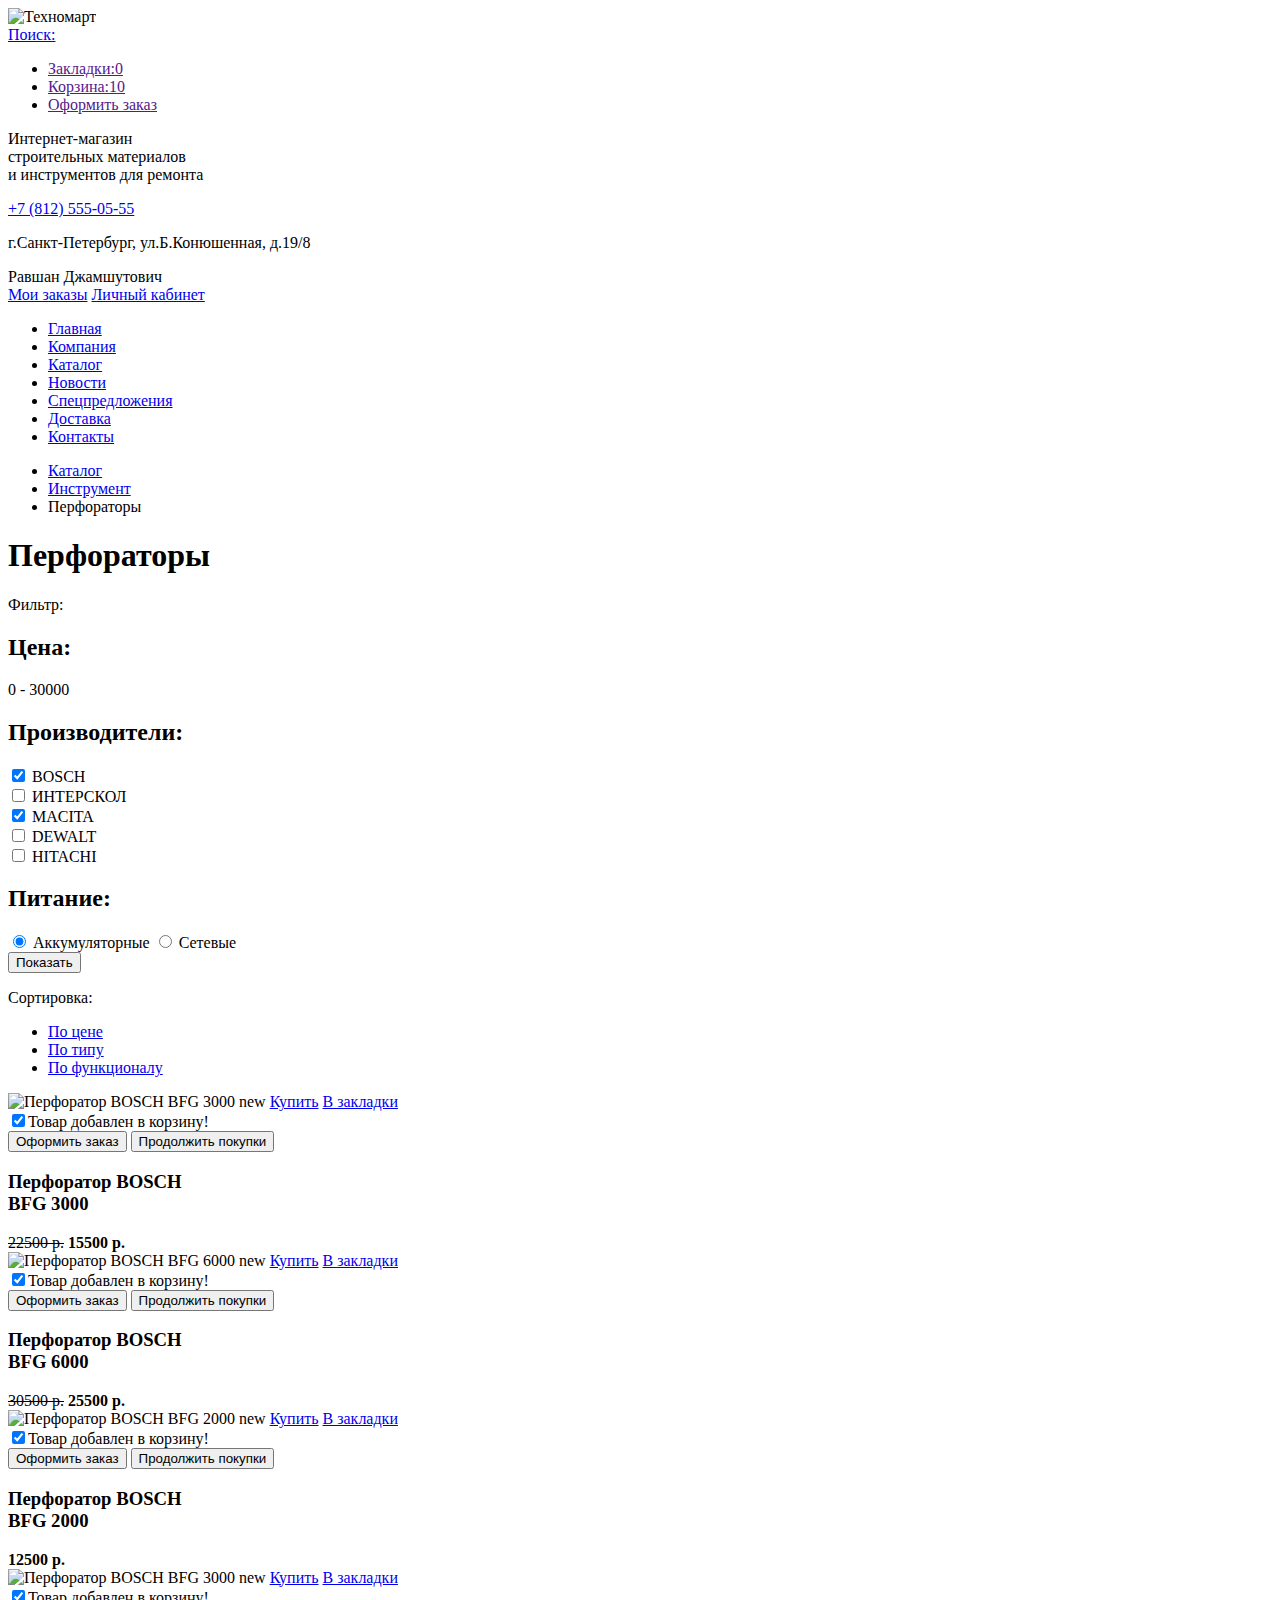
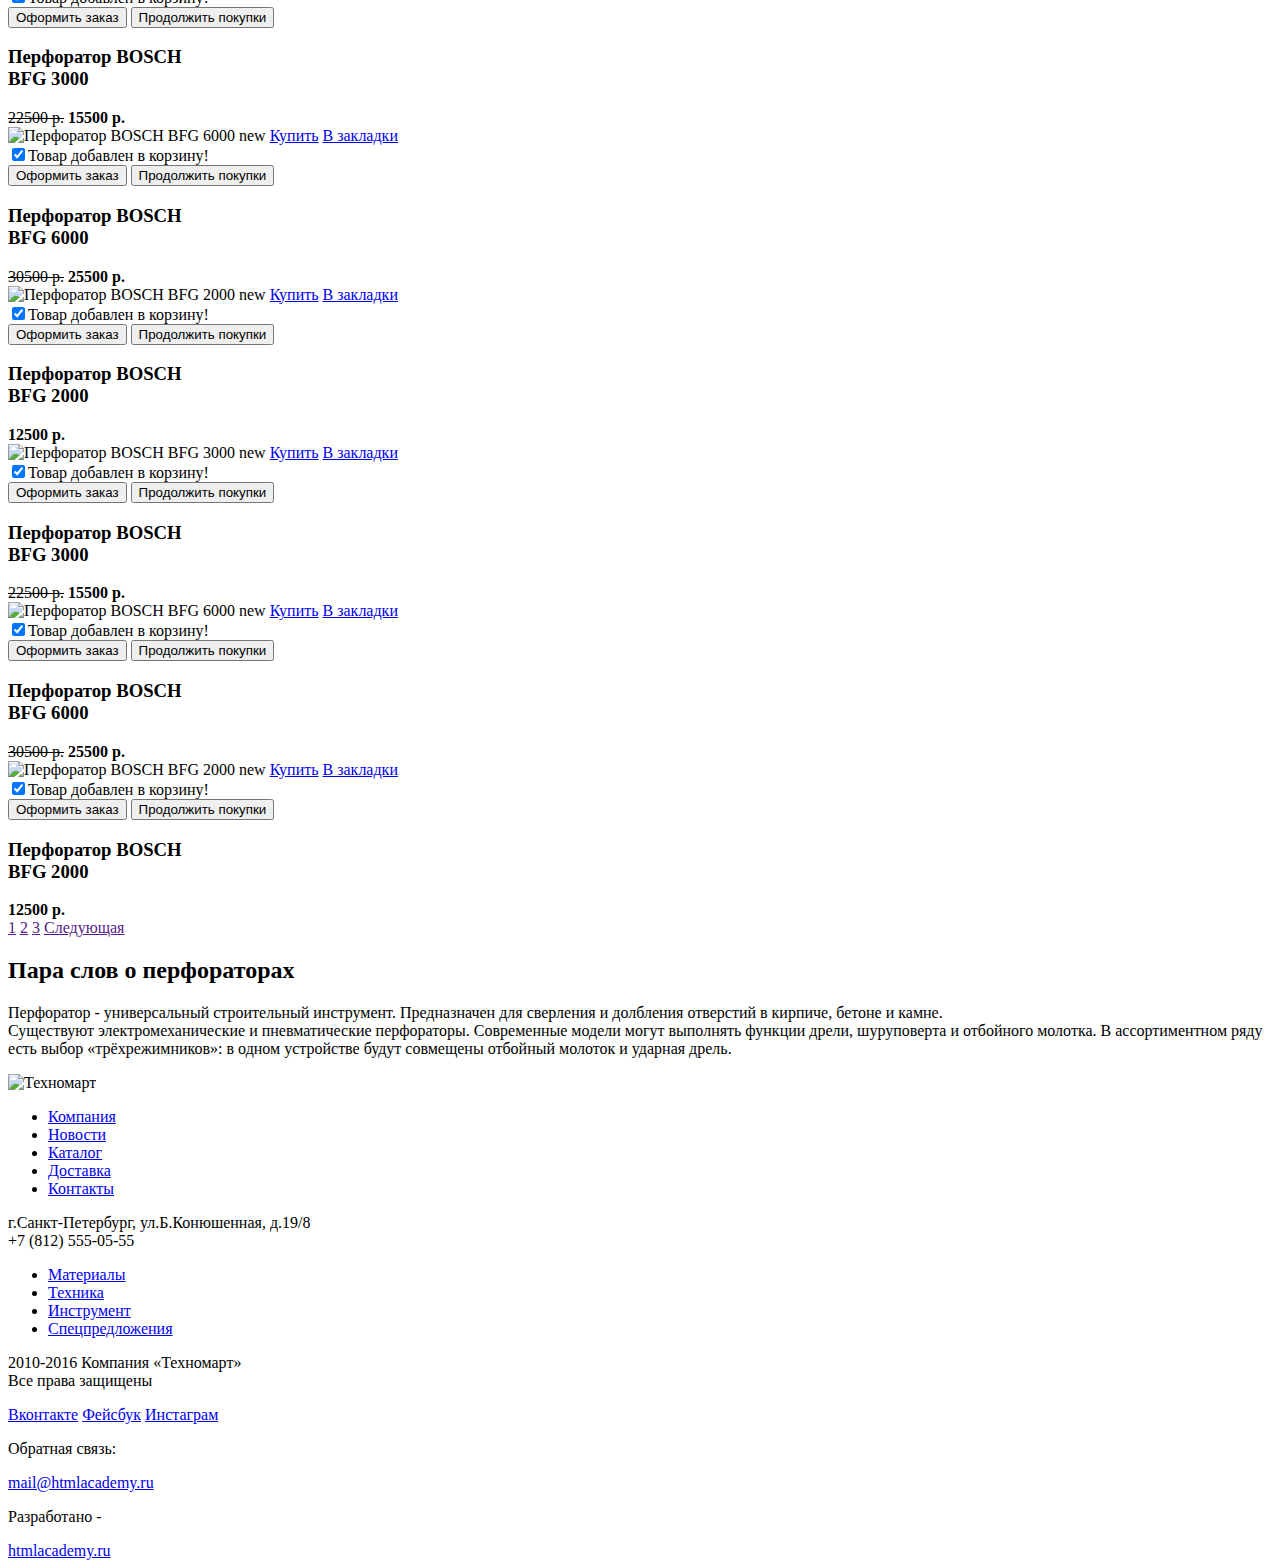
==== catalog.html @ a99c4080 "Merge remote-tracking branch 'origin/master'" ====
<!DOCTYPE html>
<html lang="ru">
  <head>
    <meta charset="utf-8">
    <title>HTML Academy: Техномарт</title>
  </head>
  <body>
    <header class="main-header">
      <div class="container">
        <div class="header-top">
          <div class="logo">
            <img src="img/logo.png" width="" height="" alt="Техномарт">
          </div>
          <div class="search-form">
          <a href="#">Поиск:</a>
          </div>
          <div class="ordering-goods">
            <ul>
              <li>
                <a href="">Закладки:0</a>
              </li>
              <li>
                <a href="">Корзина:10</a>
              </li>
              <li>
                <a href="">Оформить заказ</a>
              </li>
            </ul>
          </div>
        </div>
        <div class="header-middle">
          <div class="header-description">
            <p>Интернет-магазин<br> строительных материалов<br> и инструментов для ремонта</p>
          </div>
          <div class="header-contacts">
            <a class="phone-btn" href="#">+7 (812) 555-05-55</a>
            <p>г.Санкт-Петербург, ул.Б.Конюшенная, д.19/8</p>
          </div>
          <div class="header-user-block">
            <span class="user-name">Равшан Джамшутович</span><br>
            <a href="#">Мои заказы</a>
            <a href="#">Личный кабинет</a>
          </div>
        </div>
        <nav class="main-nav">
          <ul>
            <li>
              <a href="#">Главная</a>
            </li>
            <li>
              <a href="#">Компания</a>
            </li>
            <li>
              <a href="#">Каталог</a>
            </li>
            <li>
              <a href="#">Новости</a>
            </li>
            <li>
              <a href="#">Спецпредложения</a>
            </li>
            <li>
              <a href="#">Доставка</a>
            </li>
            <li>
              <a href="#">Контакты</a>
            </li>
          </ul>
        </nav>
      </div>
    </header>
    <main class="container">
      <nav class="breadcrumbs">
        <ul>
          <li>
            <a href="#">Каталог</a>
          </li>
          <li>
            <a href="#">Инструмент</a>
          </li>
          <li>
            <a>Перфораторы</a>
          </li>
        </ul>
      </nav>
      <h1>Перфораторы</h1>
      <div class="filters">
        <div class="filter-price">
          <span>Фильтр:</span>
          <h2>Цена:</h2>
          <p>0 - 30000</p>
        </div>
        <div class="filter-brand">
          <h2 class="filter-brand-title">Производители:</h2>
          <form class="filter-brand-form" action="#" method="post">
            <input type="checkbox" name="brand-1" id="brand-1" checked>
            <label for="brand-1">BOSCH</label>
            <br>
            <input type="checkbox" name="brand-2" id="brand-2">
            <label for="brand-2">ИНТЕРСКОЛ</label>
            <br>
            <input type="checkbox" name="brand-3" id="brand-3" checked>
            <label for="brand-3">МACITA</label>
            <br>
            <input type="checkbox" name="brand-4" id="brand-4">
            <label for="brand-4">DEWALT</label>
            <br>
            <input type="checkbox" name="brand-5" id="brand-5">
            <label for="brand-5">HITACHI</label>
          </form>
        </div>
        <div class="filter-property">
          <h2 class="filter-property-title">Питание:</h2>
            <form class="filter-property-form" action="#" method="post">
              <input type="radio" name="property-1" id="property-1" value="Аккумуляторные" checked>
              <label for="property-1">Аккумуляторные</label>
              <input type="radio" name="property-2" id="property-2" value="Сетевые">
              <label for="property-2">Сетевые</label>
            </form>
        </div>
          <button class="btn" type="button">Показать</button>
      </div>
      <div class="catalog">
        <div class="sorting-goods">
          <p>Сортировка:</p>
            <ul>
              <li>
                <a href="#">По цене</a>
              </li>
              <li>
                <a href="#">По типу</a>
              </li>
              <li>
                <a href="#">По функционалу</a>
              </li>
            </ul>
        </div>
          <article class="catalog-item">
            <img src="img/catalog-item-2.png" width="" height="" alt="Перфоратор BOSCH BFG 3000">
            <span>new</span>
            <a class="btn" href="#">Купить</a>
            <a class="btn" href="#">В закладки</a>
              <form class="order">
                <label><input type="checkbox" name="basket" checked>Товар добавлен в корзину!</label>
                <br>
                <input type="submit" value="Оформить заказ">
                <input type="submit" value="Продолжить покупки">
              </form>
            <h3>Перфоратор BOSCH<br> BFG 3000</h3>
            <span><del datetime="2016-10-25">22500 p.</del></span>
            <b class="prise">15500 p.</b>
          </article>
          <article class="catalog-item">
            <img src="img/catalog-item-3.png" width="" height="" alt="Перфоратор  BOSCH BFG 6000">
            <span>new</span>
            <a class="btn" href="#">Купить</a>
            <a class="btn" href="#">В закладки</a>
              <form class="order">
                <label><input type="checkbox" name="basket" checked>Товар добавлен в корзину!</label>
                <br>
                <input type="submit" value="Оформить заказ">
                <input type="submit" value="Продолжить покупки">
              </form>
            <h3>Перфоратор BOSCH<br> BFG 6000</h3>
            <span><del datetime="2016-10-25">30500 p.</del></span>
            <b class="prise">25500 p.</b>
          </article>
          <article class="catalog-item">
            <img src="img/catalog-item-4.png" width="" height="" alt="Перфоратор BOSCH BFG 2000">
            <span>new</span>
            <a class="btn" href="#">Купить</a>
            <a class="btn" href="#">В закладки</a>
              <form class="order">
                <label><input type="checkbox" name="basket" checked>Товар добавлен в корзину!</label>
                <br>
                <input type="submit" value="Оформить заказ">
                <input type="submit" value="Продолжить покупки">
              </form>
            <h3>Перфоратор BOSCH<br> BFG 2000</h3>
            <b class="prise">12500 p.</b>
          </article>
          <article class="catalog-item">
            <img src="img/catalog-item-2.png" width="" height="" alt="Перфоратор BOSCH BFG 3000">
            <span>new</span>
            <a class="btn" href="#">Купить</a>
            <a class="btn" href="#">В закладки</a>
              <form class="order">
                <label><input type="checkbox" name="basket" checked>Товар добавлен в корзину!</label>
                <br>
                <input type="submit" value="Оформить заказ">
                <input type="submit" value="Продолжить покупки">
              </form>
            <h3>Перфоратор BOSCH<br> BFG 3000</h3>
            <span><del datetime="2016-10-25">22500 p.</del></span>
            <b class="prise">15500 p.</b>
          </article>
          <article class="catalog-item">
            <img src="img/catalog-item-3.png" width="" height="" alt="Перфоратор  BOSCH BFG 6000">
            <span>new</span>
            <a class="btn" href="#">Купить</a>
            <a class="btn" href="#">В закладки</a>
              <form class="order">
                <label><input type="checkbox" name="basket" checked>Товар добавлен в корзину!</label>
                <br>
                <input type="submit" value="Оформить заказ">
                <input type="submit" value="Продолжить покупки">
              </form>
            <h3>Перфоратор BOSCH<br> BFG 6000</h3>
            <span><del datetime="2016-10-25">30500 p.</del></span>
            <b class="prise">25500 p.</b>
          </article>
          <article class="catalog-item">
            <img src="img/catalog-item-4.png" width="" height="" alt="Перфоратор BOSCH BFG 2000">
            <span>new</span>
            <a class="btn" href="#">Купить</a>
            <a class="btn" href="#">В закладки</a>
              <form class="order">
                <label><input type="checkbox" name="basket" checked>Товар добавлен в корзину!</label>
                <br>
                <input type="submit" value="Оформить заказ">
                <input type="submit" value="Продолжить покупки">
              </form>
            <h3>Перфоратор BOSCH<br> BFG 2000</h3>
            <b class="prise">12500 p.</b>
          </article>
          <article class="catalog-item">
            <img src="img/catalog-item-2.png" width="" height="" alt="Перфоратор BOSCH BFG 3000">
            <span>new</span>
            <a class="btn" href="#">Купить</a>
            <a class="btn" href="#">В закладки</a>
              <form class="order">
                <label><input type="checkbox" name="basket" checked>Товар добавлен в корзину!</label>
                <br>
                <input type="submit" value="Оформить заказ">
                <input type="submit" value="Продолжить покупки">
              </form>
            <h3>Перфоратор BOSCH<br> BFG 3000</h3>
            <span><del datetime="2016-10-25">22500 p.</del></span>
            <b class="prise">15500 p.</b>
          </article>
          <article class="catalog-item">
            <img src="img/catalog-item-3.png" width="" height="" alt="Перфоратор  BOSCH BFG 6000">
            <span>new</span>
            <a class="btn" href="#">Купить</a>
            <a class="btn" href="#">В закладки</a>
              <form class="order">
                <label><input type="checkbox" name="basket" checked>Товар добавлен в корзину!</label>
                <br>
                <input type="submit" value="Оформить заказ">
                <input type="submit" value="Продолжить покупки">
              </form>
            <h3>Перфоратор BOSCH<br> BFG 6000</h3>
            <span><del datetime="2016-10-25">30500 p.</del></span>
            <b class="prise">25500 p.</b>
          </article>
          <article class="catalog-item">
            <img src="img/catalog-item-4.png" width="" height="" alt="Перфоратор BOSCH BFG 2000">
            <span>new</span>
            <a class="btn" href="#">Купить</a>
            <a class="btn" href="#">В закладки</a>
              <form class="order">
                <label><input type="checkbox" name="basket" checked>Товар добавлен в корзину!</label>
                <br>
                <input type="submit" value="Оформить заказ">
                <input type="submit" value="Продолжить покупки">
              </form>
            <h3>Перфоратор BOSCH<br> BFG 2000</h3>
            <b class="prise">12500 p.</b>
          </article>
      </div>
      <div class="main-nav">
        <a class="btn" href="">1</a>
        <a class="btn" href="">2</a>
        <a class="btn" href="">3</a>
        <a class="btn" href="">Следующая</a>
      </div>
      <div class="directory">
        <h2>Пара слов о перфораторах</h2>
        <p>Перфоратор - универсальный строительный инструмент. Предназначен для сверления и долбления отверстий в кирпиче, бетоне и камне.<br>
        Существуют электромеханические и пневматические перфораторы. Современные модели могут выполнять функции дрели, шуруповерта и отбойного молотка. В ассортиментном ряду есть выбор «трёхрежимников»: в одном устройстве будут совмещены отбойный молоток и ударная дрель.</p>
      </div>
    </main>
    <footer class="main-footer">
      <div class="container">
        <div class="footer-top">
          <div class="logo">
            <img src="img/logo.png" width="" height="" alt="Техномарт">
          </div>
          <nav class="main-nav">
          <ul>
            <li>
              <a href="#">Компания</a>
            </li>
            <li>
              <a href="#">Новости</a>
            </li>
            <li>
              <a href="#">Каталог</a>
            </li>
            <li>
              <a href="#">Доставка</a>
            </li>
            <li>
              <a href="#">Контакты</a>
            </li>
          </ul>
        </nav>
        </div>
        <div class="footer-middle">
          <section class="footer-contacts">
            <p>г.Санкт-Петербург, ул.Б.Конюшенная, д.19/8<br>
            +7 (812) 555-05-55</p>
          </section>
          <div class="footer-features">
            <ul>
              <li>
                <a href="#">Материалы</a>
              </li>
              <li>
                <a href="#">Техника</a>
              </li>
              <li>
                <a href="#">Инструмент</a>
              </li>
              <li>
                <a href="#">Спецпредложения</a>
              </li>
            </ul>
          </div>
        </div>
        <div class="footer-bottom">
          <section class="footer-copyright">
            <p>2010-2016 Компания «Техномарт»<br>
            Все права защищены</p>
          </section>
          <section class="footer-social">
            <a class="social-btn social-btn-vk" href="#">Вконтакте</a>
            <a class="social-btn social-btn-fb" href="#">Фейсбук</a>
            <a class="social-btn social-btn-inst" href="#">Инстаграм</a>
          </section>
          <section class="footer-feedback">
            <p>Обратная связь:</p>
            <a href="#">mail@htmlacademy.ru</a>
          </section>
          <section class="footer-developer">
            <p>Разработано -</p>
            <a href="#">htmlacademy.ru</a>
          </section>
        </div>
      </div>
    </footer>
  </body>
</html>
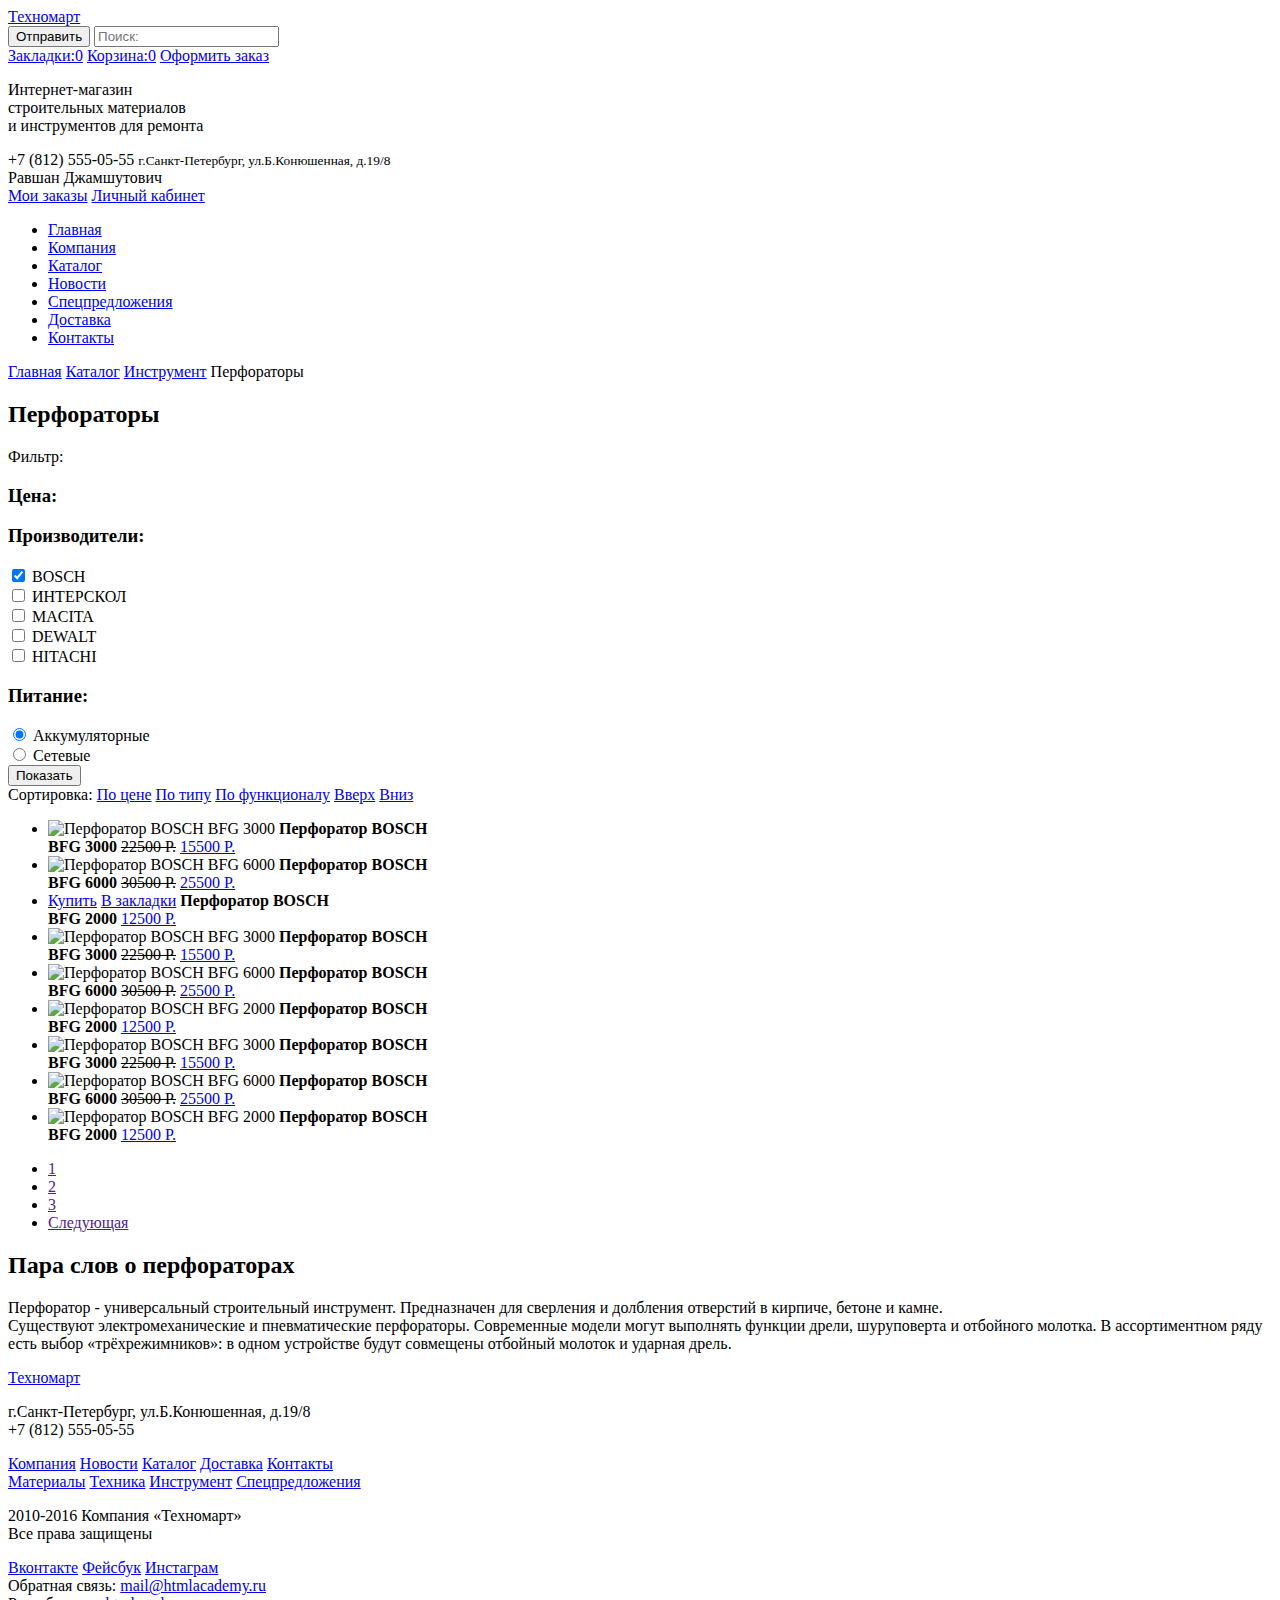
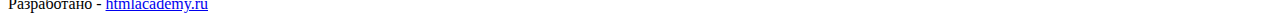
==== commit e5e19dbb: "Доработаны главная и внутренняя страницы проекта Техномарт" ====
--- a/catalog.html
+++ b/catalog.html
@@ -5,45 +5,38 @@
     <title>HTML Academy: Техномарт</title>
   </head>
   <body>
-    <header class="main-header">
-      <div class="container">
-        <div class="header-top">
-          <div class="logo">
-            <img src="img/logo.png" width="" height="" alt="Техномарт">
-          </div>
-          <div class="search-form">
-          <a href="#">Поиск:</a>
-          </div>
-          <div class="ordering-goods">
-            <ul>
-              <li>
-                <a href="">Закладки:0</a>
-              </li>
-              <li>
-                <a href="">Корзина:10</a>
-              </li>
-              <li>
-                <a href="">Оформить заказ</a>
-              </li>
-            </ul>
-          </div>
-        </div>
-        <div class="header-middle">
-          <div class="header-description">
-            <p>Интернет-магазин<br> строительных материалов<br> и инструментов для ремонта</p>
-          </div>
-          <div class="header-contacts">
-            <a class="phone-btn" href="#">+7 (812) 555-05-55</a>
-            <p>г.Санкт-Петербург, ул.Б.Конюшенная, д.19/8</p>
-          </div>
-          <div class="header-user-block">
-            <span class="user-name">Равшан Джамшутович</span><br>
-            <a href="#">Мои заказы</a>
-            <a href="#">Личный кабинет</a>
-          </div>
-        </div>
-        <nav class="main-nav">
-          <ul>
+  <header class="header-top">
+      <div class="container  clear">
+        <div class="container__left">
+          <a class="logo" href="#">Техномарт</a>
+          <form class="<header-top__search" action="#" method="post">
+            <button>Отправить</button>
+            <input type="text" name="search" placeholder="Поиск:">
+          </form>
+        </div>
+        <div class="container__right">
+          <a class="header-top__link  header-top__link--bookmarks" href="#">Закладки:0</a>
+          <a class="header-top__link  header-top__link--basket" href="#">Корзина:0</a>
+          <a class= "header-top__link  header-top__link--btn" href="#">Оформить заказ</a>
+      </div>
+    </header>
+    <header class="header">
+      <div class="container  clear">
+        <p class="container__left">
+          Интернет-магазин<br> строительных материалов<br> и инструментов для ремонта
+        </p>
+        <div class="container__left  header__contacts">
+          <span>+7 (812) 555-05-55</span>
+          <small>г.Санкт-Петербург, ул.Б.Конюшенная, д.19/8</small>
+        </div>
+        <div class="container__right">
+          <span class="user-name">Равшан Джамшутович</span><br>
+          <a href="#">Мои заказы</a>
+          <a href="#">Личный кабинет</a>
+        </div>
+      </div>
+        <nav class="container">
+           <ul>
             <li>
               <a href="#">Главная</a>
             </li>
@@ -67,285 +60,179 @@
             </li>
           </ul>
         </nav>
-      </div>
     </header>
     <main class="container">
       <nav class="breadcrumbs">
-        <ul>
-          <li>
+        <a href="#">Главная</a>
+        <a href="#">Каталог</a>
+        <a href="#">Инструмент</a>
+        <span>Перфораторы</span>
+      </nav>
+      <h2>Перфораторы</h2>
+      <form class="container__left  filter" action="#" method="post">
+        <span>Фильтр:</span>
+        <h3 class="filter__title">Цена:</h3>
+        <div class="filter__brand">
+          <h3 class="filter__title">Производители:</h3>
+          <input type="checkbox" name="brand-1" id="brand-1" checked>
+          <label for="brand-1">BOSCH</label>
+          <br>
+          <input type="checkbox" name="brand-2" id="brand-2">
+          <label for="brand-2">ИНТЕРСКОЛ</label>
+          <br>
+          <input type="checkbox" name="brand-3" id="brand-3" cheched>
+          <label for="brand-3">МACITA</label>
+          <br>
+          <input type="checkbox" name="brand-4" id="brand-4">
+          <label for="brand-4">DEWALT</label>
+          <br>
+          <input type="checkbox" name="brand-5" id="brand-5">
+          <label for="brand-5">HITACHI</label>
+        </div>
+        <h3 class="filter__title">Питание:</h3>
+        <input type="radio" name="property-1" id="property-1" value="Аккумуляторные" checked>
+        <label for="property-1">Аккумуляторные</label>
+        <br>
+        <input type="radio" name="property-2" id="property-2" value="Сетевые">
+        <label for="property-2">Сетевые</label>
+        <br>
+        <button class="btn" type="button">Показать</button>
+      </form>
+      <div class="container__right  catalog">
+        <div class="catalog__sort">
+          <span>Сортировка:</span>
+          <a class="catalog__link" href="#">По цене</a>
+          <a class="catalog__link" href="#">По типу</a>
+          <a class="catalog__link" href="#">По функционалу</a>
+          <a class="catalog__link catalog__link--top" href="#">Вверх</a>
+          <a class="catalog__link catalog__link--bottom" href="#">Вниз</a>
+        </div>
+        <ul class="product">
+          <li class="product__item">
+            <img src="img/product2.jpg" alt="Перфоратор BOSCH BFG 3000">
+            <b>Перфоратор BOSCH <br>BFG 3000</b>
+            <del>22500 P.</del>
+            <a class="btn  btn__arrow" href="#">15500 P.</a>
+          </li>
+          <li class="product__item">
+            <img src="img/product3.jpg" alt="Перфоратор BOSCH BFG 6000">
+            <b>Перфоратор BOSCH <br>BFG 6000</b>
+            <del>30500 P.</del>
+            <a class="btn  btn__arrow" href="#">25500 P.</a>
+          </li>
+          <li class="product__item  product__item--new">
+            <!--<img src="img/product.jpg" alt="Перфоратор BOSCH BFG 2000">-->
+            <a class="btn btn__basket" href="#">Купить</a>
+            <a class="btn btn__bookmarks" href="#">В закладки</a>
+            <!--<form class="order">
+              </label>
+                <input type="checkbox" name="basket" checked>Товар добавлен в корзину!
+              </label>
+               <br>
+              <input type="submit" value="Оформить заказ">
+              <input type="submit" value="Продолжить покупки">
+            </form>-->
+            <b>Перфоратор BOSCH <br>BFG 2000</b>
+            <a class="btn  btn__arrow" href="#">12500 P.</a>
+          </li>
+          <li class="product__item">
+            <img src="img/product2.jpg" alt="Перфоратор BOSCH BFG 3000">
+            <b>Перфоратор BOSCH <br>BFG 3000</b>
+            <del>22500 P.</del>
+            <a class="btn  btn__arrow" href="#">15500 P.</a>
+          </li>
+          <li class="product__item  product__item--new">
+            <img src="img/product3.jpg" alt="Перфоратор BOSCH BFG 6000">
+            <b>Перфоратор BOSCH <br>BFG 6000</b>
+            <del>30500 P.</del>
+            <a class="btn  btn__arrow" href="#">25500 P.</a>
+          </li>
+          <li class="product__item">
+            <img src="img/product4.jpg" alt="Перфоратор BOSCH BFG 2000">
+            <b>Перфоратор BOSCH <br>BFG 2000</b>
+            <a class="btn  btn__arrow" href="#">12500 P.</a>
+          </li>
+          <li class="product__item  product__item--new">
+            <img src="img/product2.jpg" alt="Перфоратор BOSCH BFG 3000">
+            <b>Перфоратор BOSCH <br>BFG 3000</b>
+            <del>22500 P.</del>
+            <a class="btn  btn__arrow" href="#">15500 P.</a>
+            </li>
+          <li class="product__item">
+            <img src="img/product3.jpg" alt="Перфоратор BOSCH BFG 6000">
+            <b>Перфоратор BOSCH <br>BFG 6000</b>
+            <del>30500 P.</del>
+            <a class="btn  btn__arrow" href="#">25500 P.</a>
+          </li>
+          <li class="product__item">
+            <img src="img/product4.jpg" alt="Перфоратор BOSCH BFG 2000">
+            <b>Перфоратор BOSCH <br>BFG 2000</b>
+            <a class="btn  btn__arrow" href="#">12500 P.</a>
+          </li>
+        </ul>
+      </div>
+      <ul class="catalog__nav">
+        <li>
+          <a class="btn" href="">1</a>
+        </li>
+        <li>
+          <a class="btn" href="">2</a>
+        </li>
+        <li>
+          <a class="btn" href="">3</a>
+        </li>
+        <li>
+          <a class="btn" href="">Следующая</a>
+        </li>
+      </ul>
+    </main>
+    <div class="directory">
+      <h2>Пара слов о перфораторах</h2>
+      <p>Перфоратор - универсальный строительный инструмент. Предназначен для сверления и долбления отверстий в кирпиче, бетоне и камне.<br>
+      Существуют электромеханические и пневматические перфораторы. Современные модели могут выполнять функции дрели, шуруповерта и отбойного молотка. В ассортиментном ряду есть выбор «трёхрежимников»: в одном устройстве будут совмещены отбойный молоток и ударная дрель.</p>
+    </div>
+    <footer class="footer-top">
+      <div class="container">
+        <div class="container__left">
+          <a class="logo" href="#">Техномарт</a>
+          <p>г.Санкт-Петербург, ул.Б.Конюшенная, д.19/8<br>
+          +7 (812) 555-05-55</p>
+        </div>
+        <div class="container__right">
+          <nav class="footer-top__nav">
+            <a href="#">Компания</a>
+            <a href="#">Новости</a>
             <a href="#">Каталог</a>
-          </li>
-          <li>
+            <a href="#">Доставка</a>
+            <a href="#">Контакты</a>
+          </nav>
+          <nav class="footer-top__categories">
+            <a href="#">Материалы</a>
+            <a href="#">Техника</a>
             <a href="#">Инструмент</a>
-          </li>
-          <li>
-            <a>Перфораторы</a>
-          </li>
-        </ul>
-      </nav>
-      <h1>Перфораторы</h1>
-      <div class="filters">
-        <div class="filter-price">
-          <span>Фильтр:</span>
-          <h2>Цена:</h2>
-          <p>0 - 30000</p>
-        </div>
-        <div class="filter-brand">
-          <h2 class="filter-brand-title">Производители:</h2>
-          <form class="filter-brand-form" action="#" method="post">
-            <input type="checkbox" name="brand-1" id="brand-1" checked>
-            <label for="brand-1">BOSCH</label>
-            <br>
-            <input type="checkbox" name="brand-2" id="brand-2">
-            <label for="brand-2">ИНТЕРСКОЛ</label>
-            <br>
-            <input type="checkbox" name="brand-3" id="brand-3" checked>
-            <label for="brand-3">МACITA</label>
-            <br>
-            <input type="checkbox" name="brand-4" id="brand-4">
-            <label for="brand-4">DEWALT</label>
-            <br>
-            <input type="checkbox" name="brand-5" id="brand-5">
-            <label for="brand-5">HITACHI</label>
-          </form>
-        </div>
-        <div class="filter-property">
-          <h2 class="filter-property-title">Питание:</h2>
-            <form class="filter-property-form" action="#" method="post">
-              <input type="radio" name="property-1" id="property-1" value="Аккумуляторные" checked>
-              <label for="property-1">Аккумуляторные</label>
-              <input type="radio" name="property-2" id="property-2" value="Сетевые">
-              <label for="property-2">Сетевые</label>
-            </form>
-        </div>
-          <button class="btn" type="button">Показать</button>
-      </div>
-      <div class="catalog">
-        <div class="sorting-goods">
-          <p>Сортировка:</p>
-            <ul>
-              <li>
-                <a href="#">По цене</a>
-              </li>
-              <li>
-                <a href="#">По типу</a>
-              </li>
-              <li>
-                <a href="#">По функционалу</a>
-              </li>
-            </ul>
-        </div>
-          <article class="catalog-item">
-            <img src="img/catalog-item-2.png" width="" height="" alt="Перфоратор BOSCH BFG 3000">
-            <span>new</span>
-            <a class="btn" href="#">Купить</a>
-            <a class="btn" href="#">В закладки</a>
-              <form class="order">
-                <label><input type="checkbox" name="basket" checked>Товар добавлен в корзину!</label>
-                <br>
-                <input type="submit" value="Оформить заказ">
-                <input type="submit" value="Продолжить покупки">
-              </form>
-            <h3>Перфоратор BOSCH<br> BFG 3000</h3>
-            <span><del datetime="2016-10-25">22500 p.</del></span>
-            <b class="prise">15500 p.</b>
-          </article>
-          <article class="catalog-item">
-            <img src="img/catalog-item-3.png" width="" height="" alt="Перфоратор  BOSCH BFG 6000">
-            <span>new</span>
-            <a class="btn" href="#">Купить</a>
-            <a class="btn" href="#">В закладки</a>
-              <form class="order">
-                <label><input type="checkbox" name="basket" checked>Товар добавлен в корзину!</label>
-                <br>
-                <input type="submit" value="Оформить заказ">
-                <input type="submit" value="Продолжить покупки">
-              </form>
-            <h3>Перфоратор BOSCH<br> BFG 6000</h3>
-            <span><del datetime="2016-10-25">30500 p.</del></span>
-            <b class="prise">25500 p.</b>
-          </article>
-          <article class="catalog-item">
-            <img src="img/catalog-item-4.png" width="" height="" alt="Перфоратор BOSCH BFG 2000">
-            <span>new</span>
-            <a class="btn" href="#">Купить</a>
-            <a class="btn" href="#">В закладки</a>
-              <form class="order">
-                <label><input type="checkbox" name="basket" checked>Товар добавлен в корзину!</label>
-                <br>
-                <input type="submit" value="Оформить заказ">
-                <input type="submit" value="Продолжить покупки">
-              </form>
-            <h3>Перфоратор BOSCH<br> BFG 2000</h3>
-            <b class="prise">12500 p.</b>
-          </article>
-          <article class="catalog-item">
-            <img src="img/catalog-item-2.png" width="" height="" alt="Перфоратор BOSCH BFG 3000">
-            <span>new</span>
-            <a class="btn" href="#">Купить</a>
-            <a class="btn" href="#">В закладки</a>
-              <form class="order">
-                <label><input type="checkbox" name="basket" checked>Товар добавлен в корзину!</label>
-                <br>
-                <input type="submit" value="Оформить заказ">
-                <input type="submit" value="Продолжить покупки">
-              </form>
-            <h3>Перфоратор BOSCH<br> BFG 3000</h3>
-            <span><del datetime="2016-10-25">22500 p.</del></span>
-            <b class="prise">15500 p.</b>
-          </article>
-          <article class="catalog-item">
-            <img src="img/catalog-item-3.png" width="" height="" alt="Перфоратор  BOSCH BFG 6000">
-            <span>new</span>
-            <a class="btn" href="#">Купить</a>
-            <a class="btn" href="#">В закладки</a>
-              <form class="order">
-                <label><input type="checkbox" name="basket" checked>Товар добавлен в корзину!</label>
-                <br>
-                <input type="submit" value="Оформить заказ">
-                <input type="submit" value="Продолжить покупки">
-              </form>
-            <h3>Перфоратор BOSCH<br> BFG 6000</h3>
-            <span><del datetime="2016-10-25">30500 p.</del></span>
-            <b class="prise">25500 p.</b>
-          </article>
-          <article class="catalog-item">
-            <img src="img/catalog-item-4.png" width="" height="" alt="Перфоратор BOSCH BFG 2000">
-            <span>new</span>
-            <a class="btn" href="#">Купить</a>
-            <a class="btn" href="#">В закладки</a>
-              <form class="order">
-                <label><input type="checkbox" name="basket" checked>Товар добавлен в корзину!</label>
-                <br>
-                <input type="submit" value="Оформить заказ">
-                <input type="submit" value="Продолжить покупки">
-              </form>
-            <h3>Перфоратор BOSCH<br> BFG 2000</h3>
-            <b class="prise">12500 p.</b>
-          </article>
-          <article class="catalog-item">
-            <img src="img/catalog-item-2.png" width="" height="" alt="Перфоратор BOSCH BFG 3000">
-            <span>new</span>
-            <a class="btn" href="#">Купить</a>
-            <a class="btn" href="#">В закладки</a>
-              <form class="order">
-                <label><input type="checkbox" name="basket" checked>Товар добавлен в корзину!</label>
-                <br>
-                <input type="submit" value="Оформить заказ">
-                <input type="submit" value="Продолжить покупки">
-              </form>
-            <h3>Перфоратор BOSCH<br> BFG 3000</h3>
-            <span><del datetime="2016-10-25">22500 p.</del></span>
-            <b class="prise">15500 p.</b>
-          </article>
-          <article class="catalog-item">
-            <img src="img/catalog-item-3.png" width="" height="" alt="Перфоратор  BOSCH BFG 6000">
-            <span>new</span>
-            <a class="btn" href="#">Купить</a>
-            <a class="btn" href="#">В закладки</a>
-              <form class="order">
-                <label><input type="checkbox" name="basket" checked>Товар добавлен в корзину!</label>
-                <br>
-                <input type="submit" value="Оформить заказ">
-                <input type="submit" value="Продолжить покупки">
-              </form>
-            <h3>Перфоратор BOSCH<br> BFG 6000</h3>
-            <span><del datetime="2016-10-25">30500 p.</del></span>
-            <b class="prise">25500 p.</b>
-          </article>
-          <article class="catalog-item">
-            <img src="img/catalog-item-4.png" width="" height="" alt="Перфоратор BOSCH BFG 2000">
-            <span>new</span>
-            <a class="btn" href="#">Купить</a>
-            <a class="btn" href="#">В закладки</a>
-              <form class="order">
-                <label><input type="checkbox" name="basket" checked>Товар добавлен в корзину!</label>
-                <br>
-                <input type="submit" value="Оформить заказ">
-                <input type="submit" value="Продолжить покупки">
-              </form>
-            <h3>Перфоратор BOSCH<br> BFG 2000</h3>
-            <b class="prise">12500 p.</b>
-          </article>
-      </div>
-      <div class="main-nav">
-        <a class="btn" href="">1</a>
-        <a class="btn" href="">2</a>
-        <a class="btn" href="">3</a>
-        <a class="btn" href="">Следующая</a>
-      </div>
-      <div class="directory">
-        <h2>Пара слов о перфораторах</h2>
-        <p>Перфоратор - универсальный строительный инструмент. Предназначен для сверления и долбления отверстий в кирпиче, бетоне и камне.<br>
-        Существуют электромеханические и пневматические перфораторы. Современные модели могут выполнять функции дрели, шуруповерта и отбойного молотка. В ассортиментном ряду есть выбор «трёхрежимников»: в одном устройстве будут совмещены отбойный молоток и ударная дрель.</p>
-      </div>
-    </main>
-    <footer class="main-footer">
+            <a href="#">Спецпредложения</a>
+          </nav>
+        </div>
+        </div>
+    </footer>
+    <footer class="footer">
       <div class="container">
-        <div class="footer-top">
-          <div class="logo">
-            <img src="img/logo.png" width="" height="" alt="Техномарт">
+        <p class="container__left">2010-2016 Компания «Техномарт»<br>
+        Все права защищены</p>
+        <div class="footer__social">
+          <a class="footer__link footer__link--vk" href="#">Вконтакте</a>
+          <a class="footer__link footer__link--fb" href="#">Фейсбук</a>
+          <a class="footer__link footer__link--inst" href="#">Инстаграм</a>
+        </div>
+        <div class="container__right  copyright">
+          <div class="copyright__feedback">
+            Обратная связь:
+            <a href="#">mail@htmlacademy.ru</a>
           </div>
-          <nav class="main-nav">
-          <ul>
-            <li>
-              <a href="#">Компания</a>
-            </li>
-            <li>
-              <a href="#">Новости</a>
-            </li>
-            <li>
-              <a href="#">Каталог</a>
-            </li>
-            <li>
-              <a href="#">Доставка</a>
-            </li>
-            <li>
-              <a href="#">Контакты</a>
-            </li>
-          </ul>
-        </nav>
-        </div>
-        <div class="footer-middle">
-          <section class="footer-contacts">
-            <p>г.Санкт-Петербург, ул.Б.Конюшенная, д.19/8<br>
-            +7 (812) 555-05-55</p>
-          </section>
-          <div class="footer-features">
-            <ul>
-              <li>
-                <a href="#">Материалы</a>
-              </li>
-              <li>
-                <a href="#">Техника</a>
-              </li>
-              <li>
-                <a href="#">Инструмент</a>
-              </li>
-              <li>
-                <a href="#">Спецпредложения</a>
-              </li>
-            </ul>
+          <div class="copyright__developer">
+            Разработано -
+            <a href="#">htmlacademy.ru</a>
           </div>
-        </div>
-        <div class="footer-bottom">
-          <section class="footer-copyright">
-            <p>2010-2016 Компания «Техномарт»<br>
-            Все права защищены</p>
-          </section>
-          <section class="footer-social">
-            <a class="social-btn social-btn-vk" href="#">Вконтакте</a>
-            <a class="social-btn social-btn-fb" href="#">Фейсбук</a>
-            <a class="social-btn social-btn-inst" href="#">Инстаграм</a>
-          </section>
-          <section class="footer-feedback">
-            <p>Обратная связь:</p>
-            <a href="#">mail@htmlacademy.ru</a>
-          </section>
-          <section class="footer-developer">
-            <p>Разработано -</p>
-            <a href="#">htmlacademy.ru</a>
-          </section>
         </div>
       </div>
     </footer>
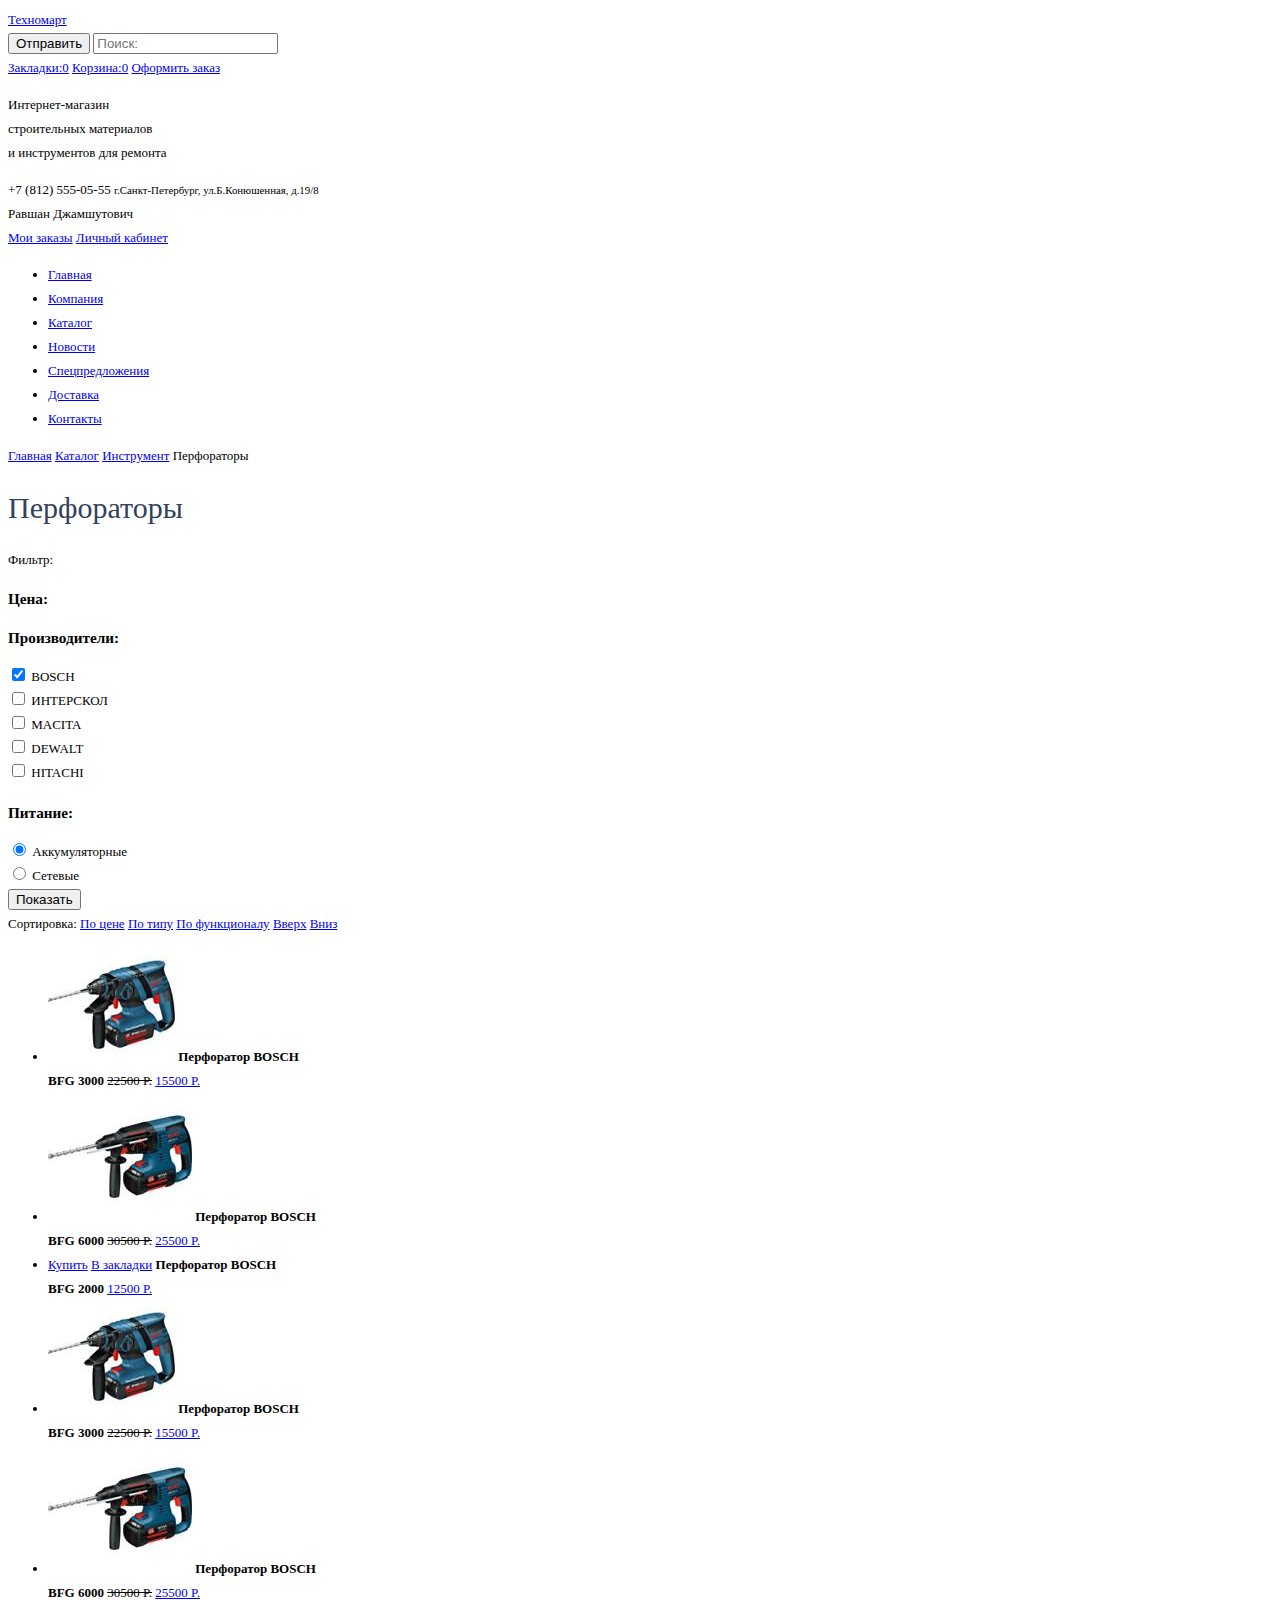
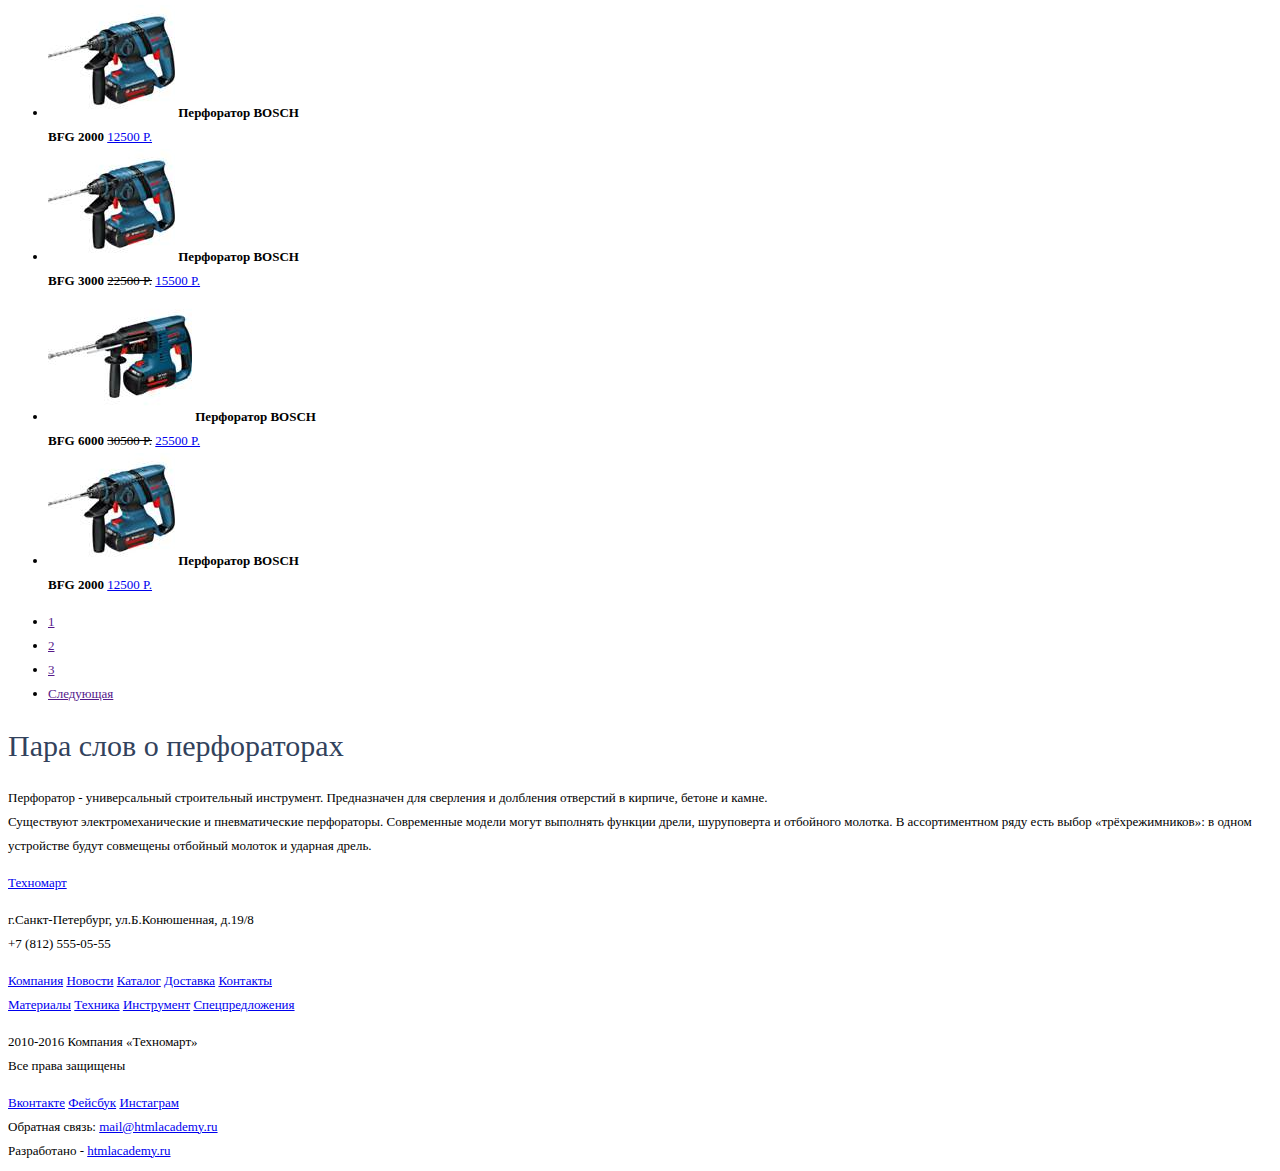
==== commit d5ee4d2a: "Подготовка графики и текстовых стилей проекта Техномарт" ====
--- a/catalog.html
+++ b/catalog.html
@@ -3,6 +3,7 @@
   <head>
     <meta charset="utf-8">
     <title>HTML Academy: Техномарт</title>
+    <link href="css/style.css" rel="stylesheet">
   </head>
   <body>
   <header class="header-top">
@@ -36,7 +37,7 @@
         </div>
       </div>
         <nav class="container">
-           <ul>
+          <ul>
             <li>
               <a href="#">Главная</a>
             </li>
@@ -109,19 +110,19 @@
         </div>
         <ul class="product">
           <li class="product__item">
-            <img src="img/product2.jpg" alt="Перфоратор BOSCH BFG 3000">
+            <img src="img/product2.jpg" width="127" height="112" alt="Перфоратор BOSCH BFG 3000">
             <b>Перфоратор BOSCH <br>BFG 3000</b>
             <del>22500 P.</del>
             <a class="btn  btn__arrow" href="#">15500 P.</a>
           </li>
           <li class="product__item">
-            <img src="img/product3.jpg" alt="Перфоратор BOSCH BFG 6000">
+            <img src="img/product3.jpg" width="144" height="128" alt="Перфоратор BOSCH BFG 6000">
             <b>Перфоратор BOSCH <br>BFG 6000</b>
             <del>30500 P.</del>
             <a class="btn  btn__arrow" href="#">25500 P.</a>
           </li>
           <li class="product__item  product__item--new">
-            <!--<img src="img/product.jpg" alt="Перфоратор BOSCH BFG 2000">-->
+            <!--<img src="img/product4.jpg" width="127" height="112" alt="Перфоратор BOSCH BFG 2000">-->
             <a class="btn btn__basket" href="#">Купить</a>
             <a class="btn btn__bookmarks" href="#">В закладки</a>
             <!--<form class="order">
@@ -136,36 +137,36 @@
             <a class="btn  btn__arrow" href="#">12500 P.</a>
           </li>
           <li class="product__item">
-            <img src="img/product2.jpg" alt="Перфоратор BOSCH BFG 3000">
+            <img src="img/product2.jpg" width="127" height="112" alt="Перфоратор BOSCH BFG 3000">
             <b>Перфоратор BOSCH <br>BFG 3000</b>
             <del>22500 P.</del>
             <a class="btn  btn__arrow" href="#">15500 P.</a>
           </li>
           <li class="product__item  product__item--new">
-            <img src="img/product3.jpg" alt="Перфоратор BOSCH BFG 6000">
+            <img src="img/product3.jpg" width="144" height="128" alt="Перфоратор BOSCH BFG 6000">
             <b>Перфоратор BOSCH <br>BFG 6000</b>
             <del>30500 P.</del>
             <a class="btn  btn__arrow" href="#">25500 P.</a>
           </li>
           <li class="product__item">
-            <img src="img/product4.jpg" alt="Перфоратор BOSCH BFG 2000">
+            <img src="img/product4.jpg" width="127" height="112" alt="Перфоратор BOSCH BFG 2000">
             <b>Перфоратор BOSCH <br>BFG 2000</b>
             <a class="btn  btn__arrow" href="#">12500 P.</a>
           </li>
           <li class="product__item  product__item--new">
-            <img src="img/product2.jpg" alt="Перфоратор BOSCH BFG 3000">
+            <img src="img/product2.jpg" width="127" height="112" alt="Перфоратор BOSCH BFG 3000">
             <b>Перфоратор BOSCH <br>BFG 3000</b>
             <del>22500 P.</del>
             <a class="btn  btn__arrow" href="#">15500 P.</a>
             </li>
           <li class="product__item">
-            <img src="img/product3.jpg" alt="Перфоратор BOSCH BFG 6000">
+            <img src="img/product3.jpg" width="144" height="128" alt="Перфоратор BOSCH BFG 6000">
             <b>Перфоратор BOSCH <br>BFG 6000</b>
             <del>30500 P.</del>
             <a class="btn  btn__arrow" href="#">25500 P.</a>
           </li>
           <li class="product__item">
-            <img src="img/product4.jpg" alt="Перфоратор BOSCH BFG 2000">
+            <img src="img/product4.jpg" width="127" height="112" alt="Перфоратор BOSCH BFG 2000">
             <b>Перфоратор BOSCH <br>BFG 2000</b>
             <a class="btn  btn__arrow" href="#">12500 P.</a>
           </li>
--- a/css/style.css
+++ b/css/style.css
@@ -0,0 +1,20 @@
+body {
+  font-size: 13px;
+  line-height: 24px;
+  color: #000000;
+  font-weight: normal;
+}
+
+h2 {
+  font-size: 30px;
+  line-height: 30px;
+  color: #32425c;
+  font-weight: normal;
+}
+
+h4 {
+  font-size: 24px;
+  line-height: 30px;
+  color: #ffffff;
+  font-weight: normal;
+}
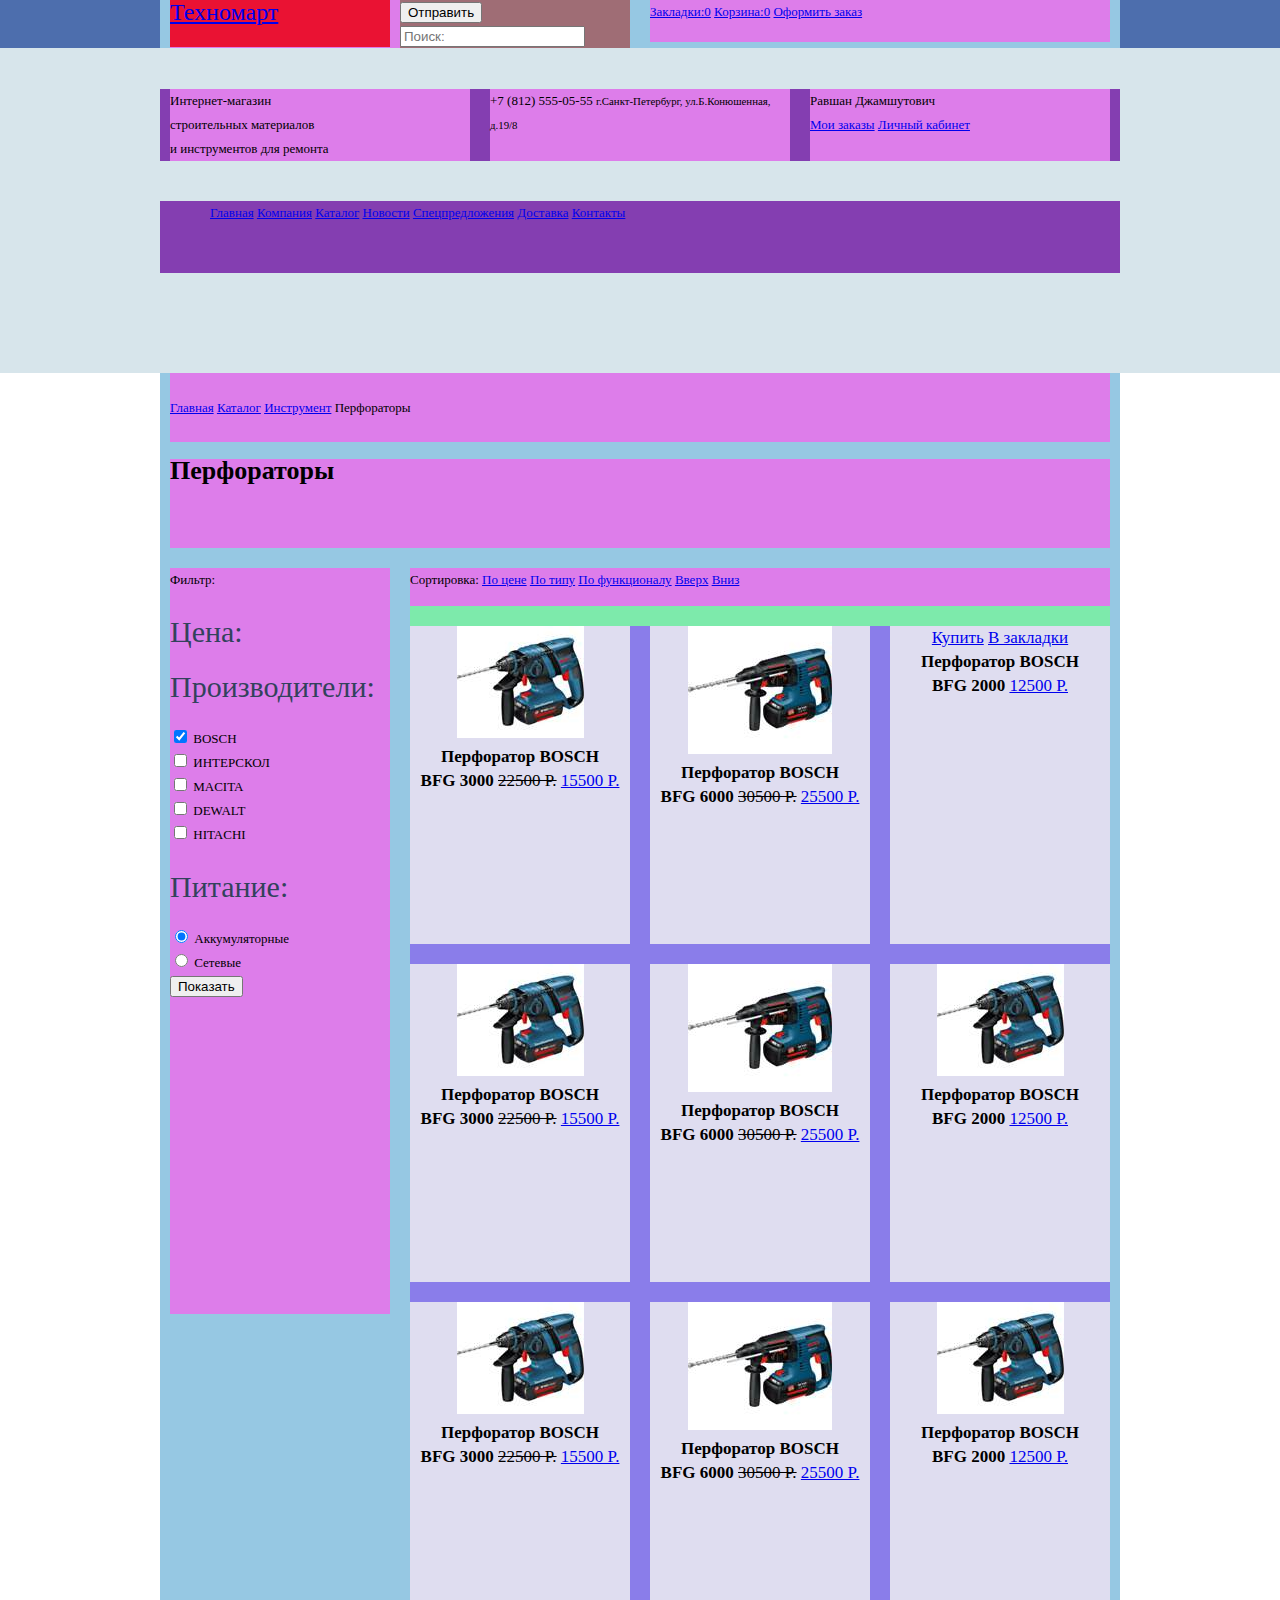
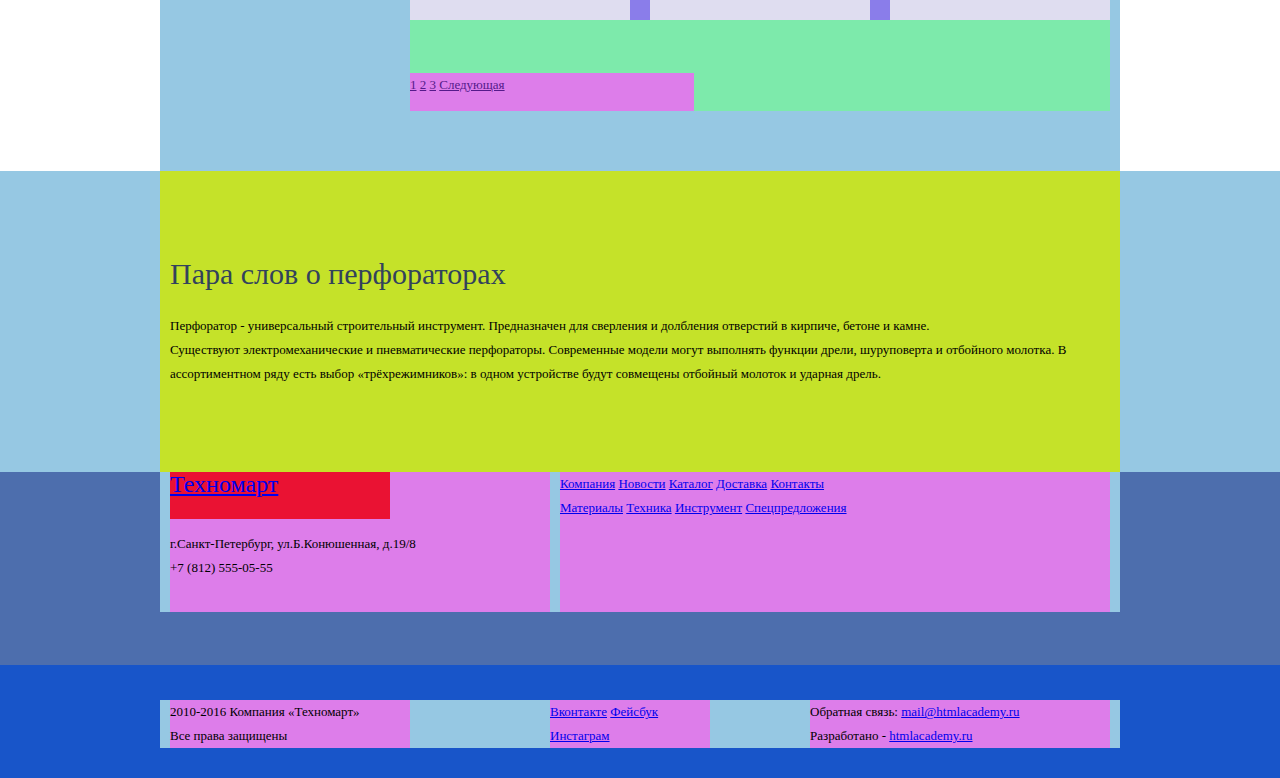
==== commit 31cac8b8: "Сетки для главной и внутренней страниц проекта Техномарт" ====
--- a/catalog.html
+++ b/catalog.html
@@ -7,10 +7,10 @@
   </head>
   <body>
   <header class="header-top">
-      <div class="container  clear">
+      <div class="container  clearfix">
         <div class="container__left">
           <a class="logo" href="#">Техномарт</a>
-          <form class="<header-top__search" action="#" method="post">
+          <form class="header-top__search" action="#" method="post">
             <button>Отправить</button>
             <input type="text" name="search" placeholder="Поиск:">
           </form>
@@ -19,62 +19,63 @@
           <a class="header-top__link  header-top__link--bookmarks" href="#">Закладки:0</a>
           <a class="header-top__link  header-top__link--basket" href="#">Корзина:0</a>
           <a class= "header-top__link  header-top__link--btn" href="#">Оформить заказ</a>
+        </div>
       </div>
     </header>
     <header class="header">
-      <div class="container  clear">
-        <p class="container__left">
+      <div class="container  clearfix">
+        <div class="header__name">
           Интернет-магазин<br> строительных материалов<br> и инструментов для ремонта
-        </p>
-        <div class="container__left  header__contacts">
+        </div>
+        <div class="header__contacts">
           <span>+7 (812) 555-05-55</span>
           <small>г.Санкт-Петербург, ул.Б.Конюшенная, д.19/8</small>
         </div>
-        <div class="container__right">
+        <div class="header__user-block">
           <span class="user-name">Равшан Джамшутович</span><br>
           <a href="#">Мои заказы</a>
           <a href="#">Личный кабинет</a>
         </div>
       </div>
         <nav class="container">
-          <ul>
-            <li>
+          <ul class="container__nav">
+            <li class="container__nav--item">
               <a href="#">Главная</a>
             </li>
-            <li>
+            <li class="container__nav--item">
               <a href="#">Компания</a>
             </li>
-            <li>
+            <li class="container__nav--item">
               <a href="#">Каталог</a>
             </li>
-            <li>
+            <li class="container__nav--item">
               <a href="#">Новости</a>
             </li>
-            <li>
+            <li class="container__nav--item">
               <a href="#">Спецпредложения</a>
             </li>
-            <li>
+            <li class="container__nav--item">
               <a href="#">Доставка</a>
             </li>
-            <li>
+            <li class="container__nav--item">
               <a href="#">Контакты</a>
             </li>
           </ul>
         </nav>
     </header>
-    <main class="container">
+    <main class="container  catalog  clearfix">
       <nav class="breadcrumbs">
         <a href="#">Главная</a>
         <a href="#">Каталог</a>
         <a href="#">Инструмент</a>
         <span>Перфораторы</span>
       </nav>
-      <h2>Перфораторы</h2>
-      <form class="container__left  filter" action="#" method="post">
+      <h1 class="catalog__title">Перфораторы</h1>
+      <form class="filter" action="#" method="post">
         <span>Фильтр:</span>
-        <h3 class="filter__title">Цена:</h3>
+        <h2 class="filter__title">Цена:</h2>
         <div class="filter__brand">
-          <h3 class="filter__title">Производители:</h3>
+          <h2 class="filter__title">Производители:</h2>
           <input type="checkbox" name="brand-1" id="brand-1" checked>
           <label for="brand-1">BOSCH</label>
           <br>
@@ -90,7 +91,7 @@
           <input type="checkbox" name="brand-5" id="brand-5">
           <label for="brand-5">HITACHI</label>
         </div>
-        <h3 class="filter__title">Питание:</h3>
+        <h2 class="filter__title">Питание:</h2>
         <input type="radio" name="property-1" id="property-1" value="Аккумуляторные" checked>
         <label for="property-1">Аккумуляторные</label>
         <br>
@@ -99,8 +100,8 @@
         <br>
         <button class="btn" type="button">Показать</button>
       </form>
-      <div class="container__right  catalog">
-        <div class="catalog__sort">
+      <div class="container  catalog-list">
+        <div class="catalog-list__sort">
           <span>Сортировка:</span>
           <a class="catalog__link" href="#">По цене</a>
           <a class="catalog__link" href="#">По типу</a>
@@ -171,35 +172,29 @@
             <a class="btn  btn__arrow" href="#">12500 P.</a>
           </li>
         </ul>
-      </div>
-      <ul class="catalog__nav">
-        <li>
-          <a class="btn" href="">1</a>
-        </li>
-        <li>
-          <a class="btn" href="">2</a>
-        </li>
-        <li>
-          <a class="btn" href="">3</a>
-        </li>
-        <li>
-          <a class="btn" href="">Следующая</a>
-        </li>
-      </ul>
+        <div class="catalog__nav">
+            <a class="btn" href="">1</a>
+            <a class="btn" href="">2</a>
+            <a class="btn" href="">3</a>
+            <a class="btn" href="">Следующая</a>
+        </div>
+      </div>
     </main>
     <div class="directory">
-      <h2>Пара слов о перфораторах</h2>
-      <p>Перфоратор - универсальный строительный инструмент. Предназначен для сверления и долбления отверстий в кирпиче, бетоне и камне.<br>
-      Существуют электромеханические и пневматические перфораторы. Современные модели могут выполнять функции дрели, шуруповерта и отбойного молотка. В ассортиментном ряду есть выбор «трёхрежимников»: в одном устройстве будут совмещены отбойный молоток и ударная дрель.</p>
+      <div class="container  directory__content">
+        <h2>Пара слов о перфораторах</h2>
+        <p>Перфоратор - универсальный строительный инструмент. Предназначен для сверления и долбления отверстий в кирпиче, бетоне и камне.<br>
+        Существуют электромеханические и пневматические перфораторы. Современные модели могут выполнять функции дрели, шуруповерта и отбойного молотка. В ассортиментном ряду есть выбор «трёхрежимников»: в одном устройстве будут совмещены отбойный молоток и ударная дрель.</p>
+      </div>
     </div>
     <footer class="footer-top">
-      <div class="container">
-        <div class="container__left">
+      <div class="container clearfix">
+        <div class="footer-top__left">
           <a class="logo" href="#">Техномарт</a>
           <p>г.Санкт-Петербург, ул.Б.Конюшенная, д.19/8<br>
           +7 (812) 555-05-55</p>
         </div>
-        <div class="container__right">
+        <div class="footer-top__right">
           <nav class="footer-top__nav">
             <a href="#">Компания</a>
             <a href="#">Новости</a>
@@ -214,26 +209,26 @@
             <a href="#">Спецпредложения</a>
           </nav>
         </div>
-        </div>
+      </div>
     </footer>
     <footer class="footer">
-      <div class="container">
-        <p class="container__left">2010-2016 Компания «Техномарт»<br>
-        Все права защищены</p>
+      <div class="container clearfix">
+        <span class="footer__left">2010-2016 Компания «Техномарт»<br>
+        Все права защищены</span>
         <div class="footer__social">
           <a class="footer__link footer__link--vk" href="#">Вконтакте</a>
           <a class="footer__link footer__link--fb" href="#">Фейсбук</a>
           <a class="footer__link footer__link--inst" href="#">Инстаграм</a>
         </div>
-        <div class="container__right  copyright">
+        <div class="footer__right  copyright">
           <div class="copyright__feedback">
             Обратная связь:
             <a href="#">mail@htmlacademy.ru</a>
-          </div>
+            </div>
           <div class="copyright__developer">
             Разработано -
             <a href="#">htmlacademy.ru</a>
-          </div>
+            </div>
         </div>
       </div>
     </footer>
--- a/css/style.css
+++ b/css/style.css
@@ -3,6 +3,379 @@
   line-height: 24px;
   color: #000000;
   font-weight: normal;
+  min-width: 1200px;
+  max-height: 3151px;
+  margin: 0;
+  padding: 0;
+}
+
+.header-top {
+  background-color: #4d6ead;
+}
+
+.container {
+  width: 940px;
+  padding: 0 10px;
+  margin: 0 auto;
+  background-color: #96c8e3;
+}
+
+.clearfix::after {
+  content: "";
+  display: table;
+  clear: both;
+}
+
+.container__left {
+  width: 460px;
+  float: left;
+  min-height: 42px;
+  font-size: 0;
+  background-color: #dd7dea;
+}
+
+.logo {
+  display: inline-block;
+  width: 220px;
+  margin-right: 10px;
+  font-size: 24px;
+  min-height: 47px;
+  vertical-align: top;
+  background-color: #ea1233;
+}
+
+.header-top__search {
+  display: inline-block;
+  width: 230px;
+  min-height: 42px;
+  font-size: 17px;
+  vertical-align: top;
+  background-color: #9f6d75;
+}
+
+.container__right {
+  width: 460px;
+  float: right;
+  min-height: 42px;
+  background-color: #dd7dea;
+}
+
+.header {
+  padding-top: 41px;
+  padding-bottom: 60px;
+  background-color: #d7e5eb;
+}
+
+.header .container {
+  margin-bottom: 40px;
+  min-height: 72px;
+  background-color: #843eb1;
+}
+
+.header__name {
+  width: 300px;
+  float: left;
+  margin-right: 20px;
+  min-height: 72px;
+  background-color: #dd7dea;
+}
+
+.header__contacts {
+  width: 300px;
+  float: left;
+  margin-right: 20px;
+  min-height: 72px;
+  background-color: #dd7dea;
+}
+
+.header__user-block {
+  width: 300px;
+  float: right;
+  min-height: 72px;
+  background-color: #dd7dea;
+}
+
+nav.container {
+  min-height: 60px;
+  background-color: #dd7dea;
+}
+
+.container__nav--item {
+  display: inline-block;
+}
+
+.categories {
+  margin-top: 59px;
+  margin-bottom: 20px;
+  background-color: #c99144;
+}
+
+.categories .cat-item {
+  width: 300px;
+  min-height: 123px;
+  float: left;
+  margin-right: 20px;
+  background-color: #dd7dea;
+}
+
+.categories .cat-item:last-child {
+  margin-right: 0px;
+}
+
+.slider-categories {
+  margin-bottom: 53px;
+  background-color: #8a7dea;
+}
+
+.container-left {
+  min-height: 266px;
+  width: 620px;
+  float: left;
+  background-color: #dd7dea;
+}
+
+.container-right {
+  width: 300px;
+  min-height: 266px;
+  float: right;
+  background-color: #c99144;
+}
+
+.container-right .cat-item {
+  display: inline-block;
+  width: 300px;
+  min-height: 123px;
+  margin-bottom: 20px;
+  background-color: #dd7dea;
+}
+
+.container-right .cat-item:last-child {
+  margin-bottom: 0px;
+}
+
+.title-color {
+  width: 940px;
+  min-height: 89px;
+  margin-bottom: 20px;
+  background-color: #8a7dea;
+}
+
+.product {
+  padding: 0;
+  font-size: 0;
+  margin-bottom: 10px;
+  text-align: center;
+  background-color: #8a7dea;
+}
+
+.product__item {
+  display: inline-block;
+  width: 220px;
+  min-height: 318px;
+  margin-right: 20px;
+  vertical-align: top;
+  font-size: 17px;
+  background-color: #dfddf0;
+}
+
+.product__item:last-child {
+  margin-right: 0px;
+}
+
+.brands {
+  padding: 0;
+  font-size: 0px;
+  margin-bottom: 85px;
+  background-color: #8a7dea;
+}
+
+.brands__item {
+  display: inline-block;
+  width: 220px;
+  min-height: 145px;
+  margin-right: 20px;
+  margin-bottom: 20px;
+  vertical-align: top;
+  text-align: center;
+  font-size: 13px;
+  background-color: #dfddf0;
+}
+
+.brands__item:nth-child(4n) {
+  margin-right: 0px;
+}
+
+.brands__item:nth-child(5),
+.brands__item:nth-child(6),
+.brands__item:nth-child(7),
+.brands__item:nth-child(8) {
+  margin-bottom: 0px;
+}
+
+.service {
+  padding-top: 63px;
+  padding-bottom: 102px;
+  margin-bottom: 77px;
+  background-color: #4331c9;
+}
+
+.container__title {
+  width: 940px;
+  min-height: 103px;
+  margin-bottom: 74px;
+  background-color: #6eb3d8;
+}
+
+.service__block {
+  width: 240px;
+  float: left;
+  min-height: 182px;
+  margin-right: 80px;
+  background-color: #6eb3d8;
+}
+
+.service__content {
+  width: 380px;
+  float: left;
+  min-height: 176px;
+  background-color: #6eb3d8;
+}
+
+.content-contacts {
+  margin-bottom: 86px;
+}
+
+.content {
+  width: 540px;
+  float: left;
+  min-height: 373px;
+  background-color: #4331c9;
+}
+
+.contacts {
+  width: 300px;
+  float: right;
+  min-height: 373px;
+  background-color: #4331c9;
+}
+
+.footer-top {
+  padding-bottom: 53px;
+  background-color: #4d6ead;
+}
+
+.footer-top__left {
+  width: 380px;
+  float: left;
+  min-height: 140px;
+  background-color: #dd7dea;
+}
+
+.footer-top__right {
+  width: 550px;
+  float: right;
+  min-height: 140px;
+  background-color: #dd7dea;
+}
+
+.footer {
+  padding-top: 35px;
+  padding-bottom: 30px;
+  background-color: #1855c9;
+}
+
+.footer__left {
+  width: 240px;
+  float: left;
+  margin-right: 140px;
+  background-color: #dd7dea;
+}
+
+.footer__social {
+  width: 160px;
+  float: left;
+  min-height: 42px;
+  background-color: #dd7dea;
+}
+
+.footer__right  {
+  width: 300px;
+  float: right;
+  background-color: #dd7dea;
+}
+
+.breadcrumbs {
+  padding-top: 23px;
+  padding-bottom: 22px;
+  background-color: #dd7dea;
+}
+
+.catalog__title {
+  min-height: 89px;
+  margin-bottom: 20px;
+  background-color: #dd7dea;
+}
+
+.filter {
+  width: 220px;
+  float: left;
+  min-height: 746px;
+  margin-right: 20px;
+  background-color: #dd7dea;
+}
+
+.catalog-list {
+  width: 700px;
+  float: right;
+  min-height: 1052px;
+  padding: 0;
+  margin-bottom: 60px;
+  background-color: #7deaab;
+}
+
+.catalog-list__sort {
+  width: 700px;
+  min-height: 38px;
+  margin-bottom: 20px;
+  background-color: #dd7dea;
+}
+
+.catalog-list .product {
+  width: 700px;
+  min-height: 994px;
+  margin-bottom: 53px;
+  background-color: #8a7dea;
+}
+
+.catalog-list .product__item:nth-child(3n) {
+  margin-right: 0px;
+}
+
+.catalog-list .product__item {
+  margin-bottom: 20px;
+}
+
+.catalog__nav {
+  width: 284px;
+  min-height: 38px;
+  background-color: #dd7dea;
+}
+
+.catalog-list .product__item:nth-child(7),
+.catalog-list .product__item:nth-child(8),
+.catalog-list .product__item:nth-child(9) {
+  margin-bottom: 0px;
+}
+
+.directory {
+  background-color: #96c8e3;
+}
+
+.directory__content {
+  width: 940px;
+  padding-top: 63px;
+  padding-bottom: 73px;
+  background-color: #c5e229;
 }
 
 h2 {
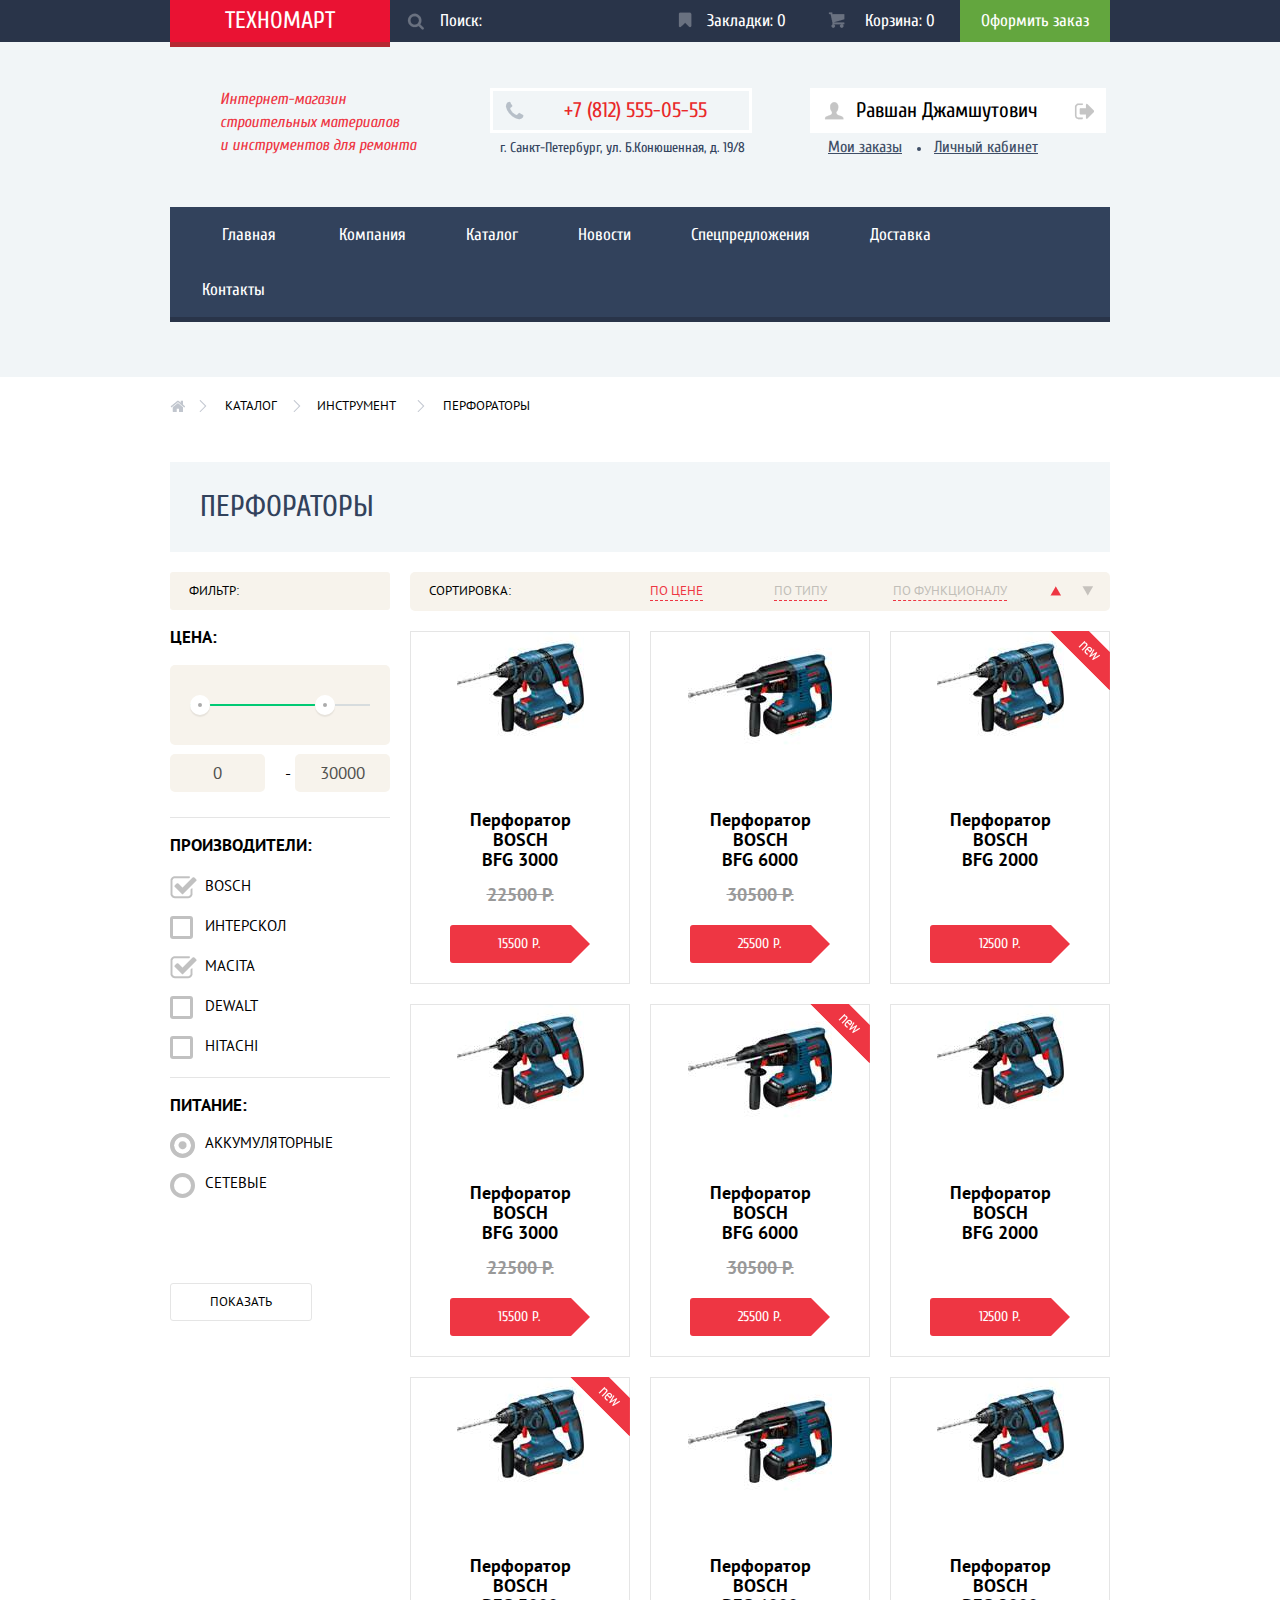
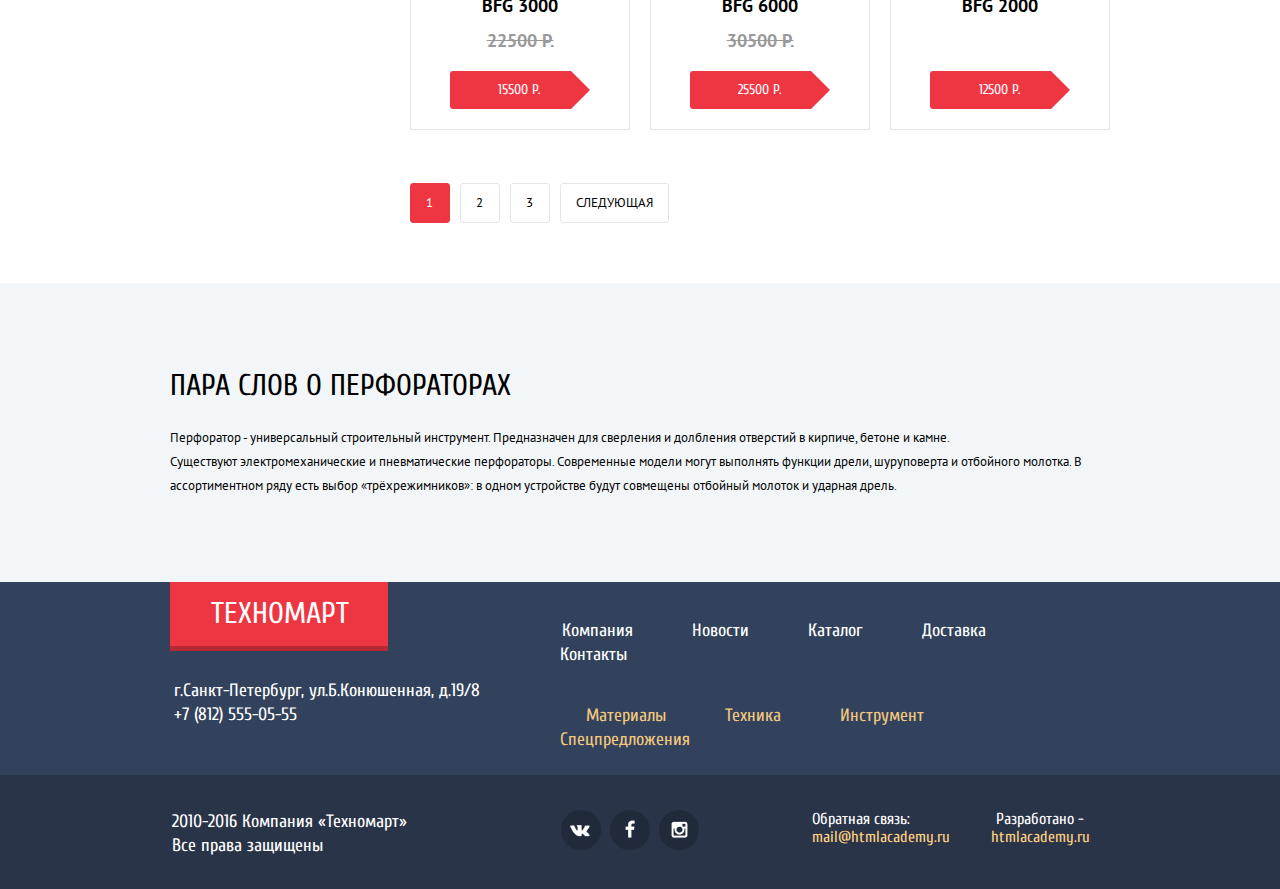
==== commit fde4b9de: "Декоративные элементы проекта Техномарт" ====
--- a/catalog.html
+++ b/catalog.html
@@ -3,21 +3,22 @@
   <head>
     <meta charset="utf-8">
     <title>HTML Academy: Техномарт</title>
+    <link href="https://fonts.googleapis.com/css?family=Cuprum:400,400i,700|PT+Sans:400,700&amp;subset=cyrillic" rel="stylesheet">
+    <link href="css/normalize.css" rel="stylesheet">
     <link href="css/style.css" rel="stylesheet">
   </head>
   <body>
-  <header class="header-top">
+    <header class="header-top">
       <div class="container  clearfix">
         <div class="container__left">
           <a class="logo" href="#">Техномарт</a>
           <form class="header-top__search" action="#" method="post">
-            <button>Отправить</button>
-            <input type="text" name="search" placeholder="Поиск:">
+            <input type="text" name="search" value="Поиск:">
           </form>
         </div>
         <div class="container__right">
-          <a class="header-top__link  header-top__link--bookmarks" href="#">Закладки:0</a>
-          <a class="header-top__link  header-top__link--basket" href="#">Корзина:0</a>
+          <a class="header-top__link  header-top__link--bookmarks" href="#">Закладки: 0</a>
+          <a class="header-top__link  header-top__link--basket" href="#">Корзина: 0</a>
           <a class= "header-top__link  header-top__link--btn" href="#">Оформить заказ</a>
         </div>
       </div>
@@ -28,52 +29,68 @@
           Интернет-магазин<br> строительных материалов<br> и инструментов для ремонта
         </div>
         <div class="header__contacts">
-          <span>+7 (812) 555-05-55</span>
-          <small>г.Санкт-Петербург, ул.Б.Конюшенная, д.19/8</small>
+          <span class="header__btn">+7 (812) 555-05-55</span><br>
+          <small>г. Санкт-Петербург, ул. Б.Конюшенная, д. 19/8</small>
         </div>
         <div class="header__user-block">
           <span class="user-name">Равшан Джамшутович</span><br>
-          <a href="#">Мои заказы</a>
-          <a href="#">Личный кабинет</a>
+          <a class="user-order" href="#">Мои заказы</a>
+          <i></i>
+          <a class="user-cabinet" href="#">Личный кабинет</a>
         </div>
       </div>
         <nav class="container">
           <ul class="container__nav">
             <li class="container__nav--item">
-              <a href="#">Главная</a>
-            </li>
-            <li class="container__nav--item">
-              <a href="#">Компания</a>
-            </li>
-            <li class="container__nav--item">
-              <a href="#">Каталог</a>
-            </li>
-            <li class="container__nav--item">
-              <a href="#">Новости</a>
-            </li>
-            <li class="container__nav--item">
-              <a href="#">Спецпредложения</a>
-            </li>
-            <li class="container__nav--item">
-              <a href="#">Доставка</a>
-            </li>
-            <li class="container__nav--item">
-              <a href="#">Контакты</a>
+              <a class="block block--1" href="#">Главная</a>
+            </li>
+            <li class="container__nav--item">
+              <a class="block block--2" href="#">Компания</a>
+            </li>
+            <li class="container__nav--item">
+              <a class="block block--3" href="#">Каталог</a>
+            </li>
+            <li class="container__nav--item">
+              <a class="block block--4" href="#">Новости</a>
+            </li>
+            <li class="container__nav--item">
+              <a class="block block--5" href="#">Спецпредложения</a>
+            </li>
+            <li class="container__nav--item">
+              <a class="block block--6" href="#">Доставка</a>
+            </li>
+            <li class="container__nav--item  nav--item--7">
+              <a class="block block--7" href="#">Контакты</a>
             </li>
           </ul>
         </nav>
     </header>
     <main class="container  catalog  clearfix">
       <nav class="breadcrumbs">
-        <a href="#">Главная</a>
-        <a href="#">Каталог</a>
-        <a href="#">Инструмент</a>
+        <a class="breadcrumbs__link--home" href="#"></a>
+        <a class="breadcrumbs__link--catalog" href="#">Каталог</a>
+        <a class="breadcrumbs__link--tool" href="#">Инструмент</a>
         <span>Перфораторы</span>
       </nav>
       <h1 class="catalog__title">Перфораторы</h1>
       <form class="filter" action="#" method="post">
         <span>Фильтр:</span>
         <h2 class="filter__title">Цена:</h2>
+        <div class="range-filter">
+          <div class="range-filter__controls">
+            <div class="scale">
+              <div class="bar"></div>
+            </div>
+            <div class="toggle toggle-min"></div>
+            <div class="toggle toggle-max"></div>
+          </div>
+          <div class="price-controls">
+            <label class="min-price">
+              <input name="min-price" type="text" value="0">
+            </label>
+            <label class="max-price">- <input name="max-price" type="text" value="30000"></label>
+          </div>
+        </div>
         <div class="filter__brand">
           <h2 class="filter__title">Производители:</h2>
           <input type="checkbox" name="brand-1" id="brand-1" checked>
@@ -82,7 +99,7 @@
           <input type="checkbox" name="brand-2" id="brand-2">
           <label for="brand-2">ИНТЕРСКОЛ</label>
           <br>
-          <input type="checkbox" name="brand-3" id="brand-3" cheched>
+          <input type="checkbox" name="brand-3" id="brand-3" checked>
           <label for="brand-3">МACITA</label>
           <br>
           <input type="checkbox" name="brand-4" id="brand-4">
@@ -103,29 +120,45 @@
       <div class="container  catalog-list">
         <div class="catalog-list__sort">
           <span>Сортировка:</span>
-          <a class="catalog__link" href="#">По цене</a>
-          <a class="catalog__link" href="#">По типу</a>
-          <a class="catalog__link" href="#">По функционалу</a>
-          <a class="catalog__link catalog__link--top" href="#">Вверх</a>
-          <a class="catalog__link catalog__link--bottom" href="#">Вниз</a>
+          <a class="catalog__link  catalog__link--1 active" href="#">По цене</a>
+          <a class="catalog__link  catalog__link--2" href="#">По типу</a>
+          <a class="catalog__link  catalog__link--3" href="#">По функционалу</a>
+          <a class="catalog__link catalog__link--top  catalog__link--active" href="#"></a>
+          <a class="catalog__link catalog__link--bottom" href="#"></a>
         </div>
         <ul class="product">
           <li class="product__item">
-            <img src="img/product2.jpg" width="127" height="112" alt="Перфоратор BOSCH BFG 3000">
+            <div class="actions">
+              <a class="btn btn__basket" href="#">Купить</a>
+              <a class="btn btn__bookmarks" href="#">В закладки</a>
+            </div>
+            <div class="image">
+              <img src="img/product2.jpg" width="127" height="112" alt="Перфоратор BOSCH BFG 3000">
+            </div>
             <b>Перфоратор BOSCH <br>BFG 3000</b>
-            <del>22500 P.</del>
+            <span>22500 P.</span>
             <a class="btn  btn__arrow" href="#">15500 P.</a>
           </li>
           <li class="product__item">
-            <img src="img/product3.jpg" width="144" height="128" alt="Перфоратор BOSCH BFG 6000">
+            <div class="actions">
+              <a class="btn btn__basket" href="#">Купить</a>
+              <a class="btn btn__bookmarks" href="#">В закладки</a>
+            </div>
+            <div class="image">
+              <img src="img/product3.jpg" width="144" height="128" alt="Перфоратор BOSCH BFG 6000">
+            </div>
             <b>Перфоратор BOSCH <br>BFG 6000</b>
-            <del>30500 P.</del>
+            <span>30500 P.</span>
             <a class="btn  btn__arrow" href="#">25500 P.</a>
           </li>
           <li class="product__item  product__item--new">
-            <!--<img src="img/product4.jpg" width="127" height="112" alt="Перфоратор BOSCH BFG 2000">-->
-            <a class="btn btn__basket" href="#">Купить</a>
-            <a class="btn btn__bookmarks" href="#">В закладки</a>
+            <div class="actions">
+              <a class="btn btn__basket" href="#">Купить</a>
+              <a class="btn btn__bookmarks" href="#">В закладки</a>
+            </div>
+            <div class="image">
+              <img src="img/product4.jpg" width="127" height="112" alt="Перфоратор BOSCH BFG 2000">
+            </div>
             <!--<form class="order">
               </label>
                 <input type="checkbox" name="basket" checked>Товар добавлен в корзину!
@@ -134,49 +167,85 @@
               <input type="submit" value="Оформить заказ">
               <input type="submit" value="Продолжить покупки">
             </form>-->
-            <b>Перфоратор BOSCH <br>BFG 2000</b>
+            <b class="name">Перфоратор BOSCH <br>BFG 2000</b>
             <a class="btn  btn__arrow" href="#">12500 P.</a>
           </li>
           <li class="product__item">
-            <img src="img/product2.jpg" width="127" height="112" alt="Перфоратор BOSCH BFG 3000">
+            <div class="actions">
+              <a class="btn btn__basket" href="#">Купить</a>
+              <a class="btn btn__bookmarks" href="#">В закладки</a>
+            </div>
+            <div class="image">
+              <img src="img/product2.jpg" width="127" height="112" alt="Перфоратор BOSCH BFG 3000">
+            </div>
             <b>Перфоратор BOSCH <br>BFG 3000</b>
-            <del>22500 P.</del>
+            <span>22500 P.</span>
             <a class="btn  btn__arrow" href="#">15500 P.</a>
           </li>
           <li class="product__item  product__item--new">
-            <img src="img/product3.jpg" width="144" height="128" alt="Перфоратор BOSCH BFG 6000">
+            <div class="actions">
+              <a class="btn btn__basket" href="#">Купить</a>
+              <a class="btn btn__bookmarks" href="#">В закладки</a>
+            </div>
+            <div class="image">
+              <img src="img/product3.jpg" width="144" height="128" alt="Перфоратор BOSCH BFG 6000">
+            </div>
             <b>Перфоратор BOSCH <br>BFG 6000</b>
-            <del>30500 P.</del>
+            <span>30500 P.</span>
             <a class="btn  btn__arrow" href="#">25500 P.</a>
           </li>
           <li class="product__item">
-            <img src="img/product4.jpg" width="127" height="112" alt="Перфоратор BOSCH BFG 2000">
-            <b>Перфоратор BOSCH <br>BFG 2000</b>
+            <div class="actions">
+              <a class="btn btn__basket" href="#">Купить</a>
+              <a class="btn btn__bookmarks" href="#">В закладки</a>
+            </div>
+            <div class="image">
+              <img src="img/product4.jpg" width="127" height="112" alt="Перфоратор BOSCH BFG 2000">
+            </div>
+            <b class="name">Перфоратор BOSCH <br>BFG 2000</b>
             <a class="btn  btn__arrow" href="#">12500 P.</a>
           </li>
           <li class="product__item  product__item--new">
-            <img src="img/product2.jpg" width="127" height="112" alt="Перфоратор BOSCH BFG 3000">
+            <div class="actions">
+              <a class="btn btn__basket" href="#">Купить</a>
+              <a class="btn btn__bookmarks" href="#">В закладки</a>
+            </div>
+            <div class="image">
+              <img src="img/product2.jpg" width="127" height="112" alt="Перфоратор BOSCH BFG 3000">
+            </div>
             <b>Перфоратор BOSCH <br>BFG 3000</b>
-            <del>22500 P.</del>
+            <span>22500 P.</span>
             <a class="btn  btn__arrow" href="#">15500 P.</a>
-            </li>
-          <li class="product__item">
-            <img src="img/product3.jpg" width="144" height="128" alt="Перфоратор BOSCH BFG 6000">
+          </li>
+          <li class="product__item">
+            <div class="actions">
+              <a class="btn btn__basket" href="#">Купить</a>
+              <a class="btn btn__bookmarks" href="#">В закладки</a>
+            </div>
+            <div class="image">
+              <img src="img/product3.jpg" width="144" height="128" alt="Перфоратор BOSCH BFG 6000">
+            </div>
             <b>Перфоратор BOSCH <br>BFG 6000</b>
-            <del>30500 P.</del>
+            <span>30500 P.</span>
             <a class="btn  btn__arrow" href="#">25500 P.</a>
           </li>
           <li class="product__item">
-            <img src="img/product4.jpg" width="127" height="112" alt="Перфоратор BOSCH BFG 2000">
-            <b>Перфоратор BOSCH <br>BFG 2000</b>
+            <div class="actions">
+              <a class="btn btn__basket" href="#">Купить</a>
+              <a class="btn btn__bookmarks" href="#">В закладки</a>
+            </div>
+            <div class="image">
+              <img src="img/product4.jpg" width="127" height="112" alt="Перфоратор BOSCH BFG 2000">
+            </div>
+            <b class="name">Перфоратор BOSCH <br>BFG 2000</b>
             <a class="btn  btn__arrow" href="#">12500 P.</a>
           </li>
         </ul>
         <div class="catalog__nav">
-            <a class="btn" href="">1</a>
-            <a class="btn" href="">2</a>
-            <a class="btn" href="">3</a>
-            <a class="btn" href="">Следующая</a>
+          <a class="catalog__btn  active" href="">1</a>
+          <a class="catalog__btn" href="">2</a>
+          <a class="catalog__btn" href="">3</a>
+          <a class="catalog__btn" href="">Следующая</a>
         </div>
       </div>
     </main>
--- a/css/style.css
+++ b/css/style.css
@@ -1,23 +1,266 @@
 body {
+  min-width: 960px;
   font-size: 13px;
+  font-family: "PT Sans", "Arial", sans-serif;
   line-height: 24px;
   color: #000000;
-  font-weight: normal;
-  min-width: 1200px;
-  max-height: 3151px;
-  margin: 0;
-  padding: 0;
+  font-weight: 400;
+  background-color: #ffffff;
+}
+
+.sprite {
+  background-image: url(spritesheet.png);
+  background-repeat: no-repeat;
+  display: block;
+}
+
+.sprite-_ross {
+  width: 21px;
+  height: 21px;
+  background-position: -10px -10px;
+}
+
+.sprite-cat-item1 {
+  width: 44px;
+  height: 65px;
+  background-position: -51px -10px;
+}
+
+.sprite-cat-item2 {
+  width: 75px;
+  height: 61px;
+  background-position: -115px -10px;
+}
+
+.sprite-cat-item3 {
+  width: 78px;
+  height: 62px;
+  background-position: -210px -10px;
+}
+
+.sprite-cat-item4 {
+  width: 59px;
+  height: 72px;
+  background-position: -308px -10px;
+}
+
+.sprite-cat-item5 {
+  width: 78px;
+  height: 63px;
+  background-position: -387px -10px;
+}
+
+.sprite-down {
+  width: 11px;
+  height: 10px;
+  background-position: -485px -10px;
+}
+
+.sprite-down2 {
+  width: 11px;
+  height: 10px;
+  background-position: -516px -10px;
+}
+
+.sprite-down3 {
+  width: 9px;
+  height: 9px;
+  background-position: -547px -10px;
+}
+
+.sprite-icon-basket {
+  width: 17px;
+  height: 16px;
+  background-position: -576px -10px;
+}
+
+.sprite-icon-bookmark {
+  width: 14px;
+  height: 16px;
+  background-position: -613px -10px;
+}
+
+.sprite-icon-check-on {
+  width: 27px;
+  height: 23px;
+  background-position: -647px -10px;
+}
+
+.sprite-icon-check-on2 {
+  width: 27px;
+  height: 23px;
+  background-position: -694px -10px;
+}
+
+.sprite-icon-circle {
+  width: 25px;
+  height: 25px;
+  background-position: -741px -10px;
+}
+
+.sprite-icon-circle2 {
+  width: 25px;
+  height: 25px;
+  background-position: -786px -10px;
+}
+
+.sprite-icon-facebook {
+  width: 10px;
+  height: 18px;
+  background-position: -831px -10px;
+}
+
+.sprite-icon-home {
+  width: 15px;
+  height: 12px;
+  background-position: -861px -10px;
+}
+
+.sprite-icon-instagramm {
+  width: 17px;
+  height: 17px;
+  background-position: -896px -10px;
+}
+
+.sprite-icon-login {
+  width: 20px;
+  height: 17px;
+  background-position: -933px -10px;
+}
+
+.sprite-icon-login-2 {
+  width: 20px;
+  height: 17px;
+  background-position: -973px -10px;
+}
+
+.sprite-icon-login-3 {
+  width: 20px;
+  height: 17px;
+  background-position: -1013px -10px;
+}
+
+.sprite-icon-logout {
+  width: 21px;
+  height: 17px;
+  background-position: -1053px -10px;
+}
+
+.sprite-icon-logout-2 {
+  width: 21px;
+  height: 17px;
+  background-position: -1094px -10px;
+}
+
+.sprite-icon-phone {
+  width: 19px;
+  height: 19px;
+  background-position: -1135px -10px;
+}
+
+.sprite-icon-search {
+  width: 17px;
+  height: 17px;
+  background-position: -1174px -10px;
+}
+
+.sprite-icon-search-red {
+  width: 17px;
+  height: 17px;
+  background-position: -1211px -10px;
+}
+
+.sprite-icon-vk {
+  width: 20px;
+  height: 12px;
+  background-position: -1248px -10px;
+}
+
+.sprite-new-flag {
+  width: 60px;
+  height: 59px;
+  background-position: -1288px -10px;
+}
+
+.sprite-shape {
+  width: 39px;
+  height: 30px;
+  background-position: -1368px -10px;
+}
+
+.sprite-shape-left {
+  width: 22px;
+  height: 40px;
+  background-position: -1427px -10px;
+}
+
+.sprite-shape-right {
+  width: 22px;
+  height: 40px;
+  background-position: -1469px -10px;
+}
+
+.sprite-shape-right2 {
+  width: 8px;
+  height: 12px;
+  background-position: -1511px -10px;
+}
+
+.sprite-up {
+  width: 11px;
+  height: 10px;
+  background-position: -1539px -10px;
+}
+
+.sprite-up2 {
+  width: 11px;
+  height: 10px;
+  background-position: -1570px -10px;
+}
+
+.sprite-up3 {
+  width: 11px;
+  height: 10px;
+  background-position: -1601px -10px;
+}
+
+.sprite-user {
+  width: 20px;
+  height: 18px;
+  background-position: -1632px -10px;
+}
+
+.sprite-user2 {
+  width: 20px;
+  height: 18px;
+  background-position: -1672px -10px;
+}
+
+.sprite-user3 {
+  width: 20px;
+  height: 18px;
+  background-position: -1712px -10px;
+}
+
+.sprite-user3-icon-logout3 {
+  width: 21px;
+  height: 17px;
+  background-position: -1752px -10px;
 }
 
 .header-top {
-  background-color: #4d6ead;
+  font-family: "Cuprum", "Arial", sans-serif;
+  font-size: 17px;
+  line-height: 18px;
+  font-weight: 400;
+  color: #ffffff;
+  background-color: #293449;
 }
 
 .container {
   width: 940px;
   padding: 0 10px;
   margin: 0 auto;
-  background-color: #96c8e3;
 }
 
 .clearfix::after {
@@ -27,95 +270,464 @@
 }
 
 .container__left {
-  width: 460px;
+  width: 490px;
   float: left;
-  min-height: 42px;
   font-size: 0;
-  background-color: #dd7dea;
+}
+
+.container__left a {
+  color: #ffffff;
+  text-decoration: none;
 }
 
 .logo {
   display: inline-block;
-  width: 220px;
-  margin-right: 10px;
+  width: 110px;
+  padding: 9px 55px;
+  font-family: inherit;
+  font-weight: inherit;
   font-size: 24px;
-  min-height: 47px;
+  line-height: 24px;
+  text-transform: uppercase;
   vertical-align: top;
   background-color: #ea1233;
+  box-shadow: 0 5px 0 0 #b52933;
+}
+
+.logo:hover {
+  background-color: #ca2c37;
+}
+
+.logo:active {
+  background-color: #ba2732;
 }
 
 .header-top__search {
-  display: inline-block;
-  width: 230px;
-  min-height: 42px;
+  position: relative;
+  display: inline-block;
+  width: 270px;
   font-size: 17px;
   vertical-align: top;
-  background-color: #9f6d75;
+}
+
+.header-top__search:active {
+  background-color: #ffffff;
+}
+
+.header-top__search input {
+  display: block;
+  width: 210px;
+  padding: 3px;
+  margin-left: 45px;
+  margin-top: 7px;
+  margin-bottom: 7px;
+  font-family: "Cuprum", "Arial", sans-serif;
+  font-size: 17px;
+  line-height: 18px;
+  font-weight: 400;
+  color: #ffffff;
+  border: 2px solid #293449;
+  background-color: #293449;
+}
+
+.header-top__search input:active {
+  background-color: #ffffff;
+}
+
+.header-top__search::before {
+  content: "";
+  position: absolute;
+  top: 13px;
+  left: 17px;
+  background: transparent url("../img/spritesheet.png") no-repeat;
+  width: 17px;
+  height: 17px;
+  background-position: -1174px -10px;
+  opacity: .3;
+}
+
+.header-top__search:hover::before {
+  opacity: 1;
+}
+
+.header-top__search:active::before {
+  background: transparent url("../img/spritesheet.png") no-repeat;
+  background-position: -1211px -10px;
 }
 
 .container__right {
-  width: 460px;
+  width: 450px;
   float: right;
-  min-height: 42px;
-  background-color: #dd7dea;
+  font-size: 0;
+  text-align: center;
+}
+
+.header-top__link {
+  display: inline-block;
+  padding: 12px 21px;
+  font-size: 17px;
+  line-height: 18px;
+  vertical-align: top;
+  color: #ffffff;
+  text-decoration: none;
+}
+
+.header-top__link--bookmarks {
+  position: relative;
+  width: 85px;
+  padding-left: 44px;
+}
+
+.header-top__link--bookmarks::before {
+  content: "";
+  position: absolute;
+  top: 12px;
+  left: 18px;
+  background: transparent url("../img/spritesheet.png") no-repeat;
+  width: 14px;
+  height: 16px;
+  background-position: -613px -10px;
+  opacity: .3;
+}
+
+.header-top__link--bookmarks:hover::before {
+  opacity: 1;
+}
+
+.header-top__link--bookmarks:active::before {
+  opacity: .5;
+}
+
+.header-top__link--bookmarks:active {
+  background-color: #161d29;
+  color: rgba(255, 255, 255, .6);
+}
+
+.header-top__link--basket {
+  position: relative;
+  width: 79px;
+  padding-left: 50px;
+}
+
+.header-top__link--basket::before {
+  content: "";
+  position: absolute;
+  top: 12px;
+  left: 18px;
+  background: transparent url("../img/spritesheet.png") no-repeat;
+  width: 17px;
+  height: 16px;
+  background-position: -576px -10px;
+  opacity: .3;
+}
+
+.header-top__link--basket:hover::before {
+  opacity: 1;
+}
+
+.header-top__link--basket:active::before {
+  opacity: .5;
+}
+
+.header-top__link--basket:active {
+  background-color: #161d29;
+  color: rgba(255, 255, 255, .6);
+}
+
+.header-top__link--btn {
+  width: 108px;
+  background-color: #63a63e;
+}
+
+.header-top__link--btn:hover {
+  background-color: #5fbb2d;
+}
+
+.header-top__link--btn:active {
+  background-color: #518534;
+  color: rgba(255, 255, 255, .5);
 }
 
 .header {
-  padding-top: 41px;
-  padding-bottom: 60px;
-  background-color: #d7e5eb;
+  padding-top: 46px;
+  padding-bottom: 17px;
+  background-color: #f1f5f7;
 }
 
 .header .container {
-  margin-bottom: 40px;
-  min-height: 72px;
-  background-color: #843eb1;
+  margin-bottom: 43px;
 }
 
 .header__name {
-  width: 300px;
+  width: 200px;
   float: left;
   margin-right: 20px;
-  min-height: 72px;
-  background-color: #dd7dea;
+  padding: 0 50px;
+  font-family: "Cuprum", "Arial", sans-serif;
+  font-size: 16px;
+  line-height: 23px;
+  font-weight: 400;
+  font-style: italic;
+  color: #ee3643;
 }
 
 .header__contacts {
   width: 300px;
   float: left;
   margin-right: 20px;
-  min-height: 72px;
-  background-color: #dd7dea;
+}
+
+.header__btn {
+  position: relative;
+  display: inline-block;
+  margin-bottom: 3px;
+  font-family: "Cuprum", "Arial", sans-serif;
+  font-size: 21px;
+  line-height: 25px;
+  font-weight: 400;
+  color: #e9292a;
+  vertical-align: top;
+  padding: 7px 42px 7px 71px;
+  border: 3px solid #ffffff;
+}
+
+.header__btn::before {
+  content: "";
+  position: absolute;
+  top: 10px;
+  left: 12px;
+  background: transparent url("../img/spritesheet.png") no-repeat;
+  width: 19px;
+  height: 19px;
+  background-position: -1135px -10px;
+}
+
+.header__contacts small {
+  padding-left: 10px;
+  font-family: "Cuprum", "Arial", sans-serif;
+  font-size: 14px;
+  line-height: 24px;
+  font-weight: 400;
+  color: #32425c;
 }
 
 .header__user-block {
+  position: relative;
   width: 300px;
   float: right;
-  min-height: 72px;
-  background-color: #dd7dea;
-}
-
-nav.container {
-  min-height: 60px;
-  background-color: #dd7dea;
+  font-size: 0;
+}
+
+.header__link {
+  display: inline-block;
+  padding: 10px 25px;
+  font-family: "Cuprum", "Arial", sans-serif;
+  font-size: 21px;
+  line-height: 25px;
+  font-weight: 400;
+  color: #000000;
+  text-decoration: none;
+  vertical-align: top;
+  text-align: center;
+  background-color: #ffffff;
+  border: none;
+  cursor: pointer;
+}
+
+.header__link--login {
+  position: relative;
+  padding-left: 47px;
+  margin-right: 10px;
+  margin-left: 18px;
+}
+
+.header__link--login::before {
+  content: "";
+  position: absolute;
+  top: 14px;
+  left: 15px;
+  background: transparent url("../img/spritesheet.png") no-repeat;
+  width: 20px;
+  height: 17px;
+  background-position: -933px -10px;
+}
+
+.header__link:hover {
+  color: #ee3643;
+}
+
+.header__link--login:hover::before {
+  background: transparent url("../img/spritesheet.png") no-repeat;
+  background-position: -973px -10px;
+}
+
+.header__link:active {
+  color: rgba(0, 0, 0, .3);
+}
+
+.header__link--login:active::before {
+  background: transparent url("../img/spritesheet.png") no-repeat;
+  background-position: -1013px -10px;
+}
+
+.user-name {
+  position: relative;
+  margin-bottom: 5px;
+  display: inline-block;
+  padding: 10px 68px 10px 46px;
+  font-family: "Cuprum", "Arial", sans-serif;
+  font-size: 21px;
+  line-height: 25px;
+  font-weight: 400;
+  color: #000000;
+  vertical-align: top;
+  text-align: center;
+  background-color: #ffffff;
+  border: none;
+  cursor: pointer;
+}
+
+.user-name::before {
+  content: "";
+  position: absolute;
+  top: 14px;
+  left: 14px;
+  background: transparent url("../img/spritesheet.png") no-repeat;
+  width: 20px;
+  height: 18px;
+  background-position: -1632px -10px;
+}
+
+.user-name:hover::before {
+  background: transparent url("../img/spritesheet.png") no-repeat;
+   background-position: -1672px -10px;
+}
+
+.user-name:active::before {
+  background: transparent url("../img/spritesheet.png") no-repeat;
+  background-position: -1712px -10px;
+}
+
+.user-name::after {
+  content: "";
+  position: absolute;
+  top: 15px;
+  right: 12px;
+  background: transparent url("../img/spritesheet.png") no-repeat;
+  width: 20px;
+  height: 17px;
+  background-position: -1053px -10px;
+}
+
+.user-name:hover::after {
+  background: transparent url("../img/spritesheet.png") no-repeat;
+  background-position: -1094px -10px;
+}
+
+.user-name:active::after {
+  background: transparent url("../img/spritesheet.png") no-repeat;
+  background-position: -1752px -10px;
+}
+
+.user-name:active {
+  color: rgba(0, 0, 0, .3);
+}
+
+.user-order,
+.user-cabinet {
+  display: inline-block;
+  font-family: "Cuprum", "Arial", sans-serif;
+  font-size: 16px;
+  line-height: 18px;
+  font-weight: 400;
+  color: #3f4e66;
+  visibility: top;
+}
+
+.header__user-block i {
+  position: absolute;
+  top: 59px;
+  left: 107px;
+  display: inline-block;
+  width: 4px;
+  height: 4px;
+  border-radius: 50%;
+  background-color: #3f4e66;
+}
+
+.user-order {
+  margin-left: 18px;
+  margin-right: 32px;
+}
+
+.container__nav {
+  font-family: "Cuprum", "Arial", sans-serif;
+  font-size: 0;
+  line-height: 21px;
+  font-weight: 400;
+  color: #ffffff;
+  background-color: #32425c;
+  box-shadow: 0 5px 0 0 #293449;
+  margin: 0;
+  padding: 0;
+  list-style: none;
 }
 
 .container__nav--item {
   display: inline-block;
+  font-size: 17px;
+  line-height: 21px;
+  vertical-align: top;
+}
+
+.block {
+  display: block;
+  padding-top: 17px;
+  padding-bottom: 17px;
+  margin: 0;
+  color: #ffffff;
+  text-decoration: none;
+}
+
+.block--1 {
+  padding: 17px 33px 17px 52px;
+}
+
+.block--2,
+.block--3,
+.block--4,
+.block--5,
+.block--6 {
+  padding: 17px 30px;
+}
+
+.block--7 {
+  padding: 17px 55px 17px 32px;
+}
+
+.block:hover {
+  background-color: #293449;
+}
+
+.block:active {
+  background-color: #293449;
+  color: rgba(255, 255, 255, .5);
 }
 
 .categories {
   margin-top: 59px;
   margin-bottom: 20px;
-  background-color: #c99144;
+  font-family: "Cuprum", "Arial", sans-serif;
+  font-size: 24px;
+  line-height: 30px;
+  font-weight: 700;
+  color: #ffffff;
 }
 
 .categories .cat-item {
   width: 300px;
-  min-height: 123px;
   float: left;
   margin-right: 20px;
-  background-color: #dd7dea;
 }
 
 .categories .cat-item:last-child {
@@ -124,121 +736,781 @@
 
 .slider-categories {
   margin-bottom: 53px;
-  background-color: #8a7dea;
 }
 
 .container-left {
-  min-height: 266px;
+  float: left;
   width: 620px;
-  float: left;
-  background-color: #dd7dea;
+  background-color: #ffffff;
+}
+
+.slider {
+  position: relative;
+  width: 620px;
+  height: 266px;
+}
+
+.slider input[type=radio] {
+  position: absolute;
+  opacity: 0;
+}
+
+.slider-controls {
+  position: absolute;
+  bottom: 36px;
+  left: 50%;
+  width: 100px;
+  height: 10px;
+  margin-left: -50px;
+  text-align: center;
+  z-index: 100;
+}
+
+.slider-controls label {
+  display: inline-block;
+  width: 6px;
+  height: 6px;
+  margin: 0 5px;
+  background-color: #ffffff;
+  border: 2px solid #ffffff;
+  vertical-align: top;
+  border-radius: 50%;
+  cursor: pointer;
+}
+
+#btn-1:checked ~ .slider-controls label[for="btn-1"],
+#btn-2:checked ~ .slider-controls label[for="btn-2"] {
+  background-color: #ee3643;
+}
+
+.slide {
+  position: absolute;
+  top: 0;
+  left: 0;
+  width: 100%;
+  height: 100%;
+  overflow: hidden;
+}
+
+.slide__text {
+  width: 248px;
+  padding: 0;
+  margin: 22px 26px 113px 26px;
+  color: #ffffff;
+}
+
+.slide__title {
+  font-family: "Cuprum", "Arial", sans-serif;
+  font-size: 36px;
+  line-height: 43px;
+  font-weight: 700;
+  text-transform: uppercase;
+}
+
+.slide__text b {
+  font-family: "PT Sans", "Arial", sans-serif;
+  font-size: 18px;
+  line-height: 24px;
+  font-weight: 400;
+}
+
+.slide .btn {
+  margin-left: 25px;
+  margin-bottom: 22px;
+  padding-left: 49px;
+  padding-right: 45px;
+  background-color: #ee3643;
+}
+
+.slide .btn:hover {
+  background-color: #ca2c37;
+}
+
+.slide .btn:active {
+  background-color: #ba2732;
+}
+
+.slide__batton {
+  display: inline-block;
+  width: 22px;
+  height: 40px;
+  background: transparent url("../img/spritesheet.png") no-repeat;
+}
+
+.slide__batton--left {
+  position: absolute;
+  top: 114px;
+  left: 24px;
+  background-position: -1427px -10px;
+}
+
+.slide__batton--right {
+  position: absolute;
+  top: 114px;
+  right: 21px;
+  background-position: -1469px -10px;
+}
+
+.slide:nth-child(1) {
+  background: url("../img/slider-1.jpg") no-repeat 100% 100%;
+}
+
+.slide:nth-child(1) {
+  display: block;
+}
+
+.slide:nth-child(2) {
+  background: url("../img/slider-2.jpg") no-repeat 100% 100%;
+}
+
+.slide {
+  display: none;
+}
+
+#btn-1:checked ~ .slides .slide:nth-child(1) {
+  display: block;
+}
+
+#btn-2:checked ~ .slides .slide:nth-child(2) {
+  display: block;
 }
 
 .container-right {
   width: 300px;
-  min-height: 266px;
   float: right;
-  background-color: #c99144;
+  font-family: "Cuprum", "Arial", sans-serif;
+  font-size: 24px;
+  line-height: 30px;
+  font-weight: 700;
+  color: #ffffff;
 }
 
 .container-right .cat-item {
   display: inline-block;
   width: 300px;
-  min-height: 123px;
   margin-bottom: 20px;
-  background-color: #dd7dea;
 }
 
 .container-right .cat-item:last-child {
   margin-bottom: 0px;
 }
 
+.cat-item {
+  position: relative;
+}
+
+.cat-item--orange {
+  background-color: #f6b22d;
+}
+
+.cat-item--orange::before {
+  content: "";
+  position: absolute;
+  top: 31px;
+  right: 43px;
+  background: transparent url("../img/spritesheet.png") no-repeat;
+  width: 44px;
+  height: 65px;
+  background-position: -51px -10px;
+}
+
+.cat-item--new::after {
+  content: "";
+  position: absolute;
+  top: 0;
+  right: 0;
+  background: transparent url("../img/spritesheet.png") no-repeat;
+  width: 60px;
+  height: 59px;
+  background-position: -1288px -10px;
+  z-index: 10;
+}
+
+.cat-item--blue {
+  background-color: #4aafde;
+}
+
+.cat-item--blue::before {
+  content: "";
+  position: absolute;
+  top: 33px;
+  right: 28px;
+  background: transparent url("../img/spritesheet.png") no-repeat;
+  width: 75px;
+  height: 61px;
+  background-position: -115px -10px;
+}
+
+.cat-item--violet {
+  background-color: #cc79d1;
+}
+
+.cat-item--violet::before {
+  content: "";
+  position: absolute;
+  top: 32px;
+  right: 31px;
+  background: transparent url("../img/spritesheet.png") no-repeat;
+  width: 78px;
+  height: 62px;
+  background-position: -210px -10px;
+}
+
+.cat-item--green {
+  background-color: #85d179;
+}
+
+.cat-item--green::before {
+  content: "";
+  position: absolute;
+  top: 26px;
+  right: 45px;
+  background: transparent url("../img/spritesheet.png") no-repeat;
+  width: 59px;
+  height: 72px;
+  background-position: -308px -10px;
+}
+
+.cat-item--delivery {
+  background-color: #f6b22d;
+}
+
+.cat-item--delivery::before {
+  content: "";
+  position: absolute;
+  top: 32px;
+  right: 31px;
+  background: transparent url("../img/spritesheet.png") no-repeat;
+  width: 78px;
+  height: 63px;
+  background-position: -387px -10px;
+}
+
+.cat-item__title {
+  padding: 0;
+  margin: 18px 23px 11px 23px;
+}
+
+.btn {
+  display: inline-block;
+  padding: 12px 24px;
+  border-radius: 3px;
+  font-family: "Cuprum", "Arial", sans-serif;
+  font-size: 14px;
+  line-height: 18px;
+  font-weight: 400;
+  color: #ffffff;
+  text-transform: uppercase;
+  text-decoration: none;
+  vertical-align: top;
+  text-align: center;
+  background-color: rgba(0, 0, 0, .1);
+  border: none;
+  cursor: pointer;
+}
+
+.cat-item__btn {
+  margin-left: 25px;
+  margin-bottom: 22px;
+}
+
+.cat-item__btn:hover {
+  background-color: rgba(0, 0, 0, .2);
+}
+
+.cat-item__btn:active {
+  background-color: rgba(0, 0, 0, .3);
+}
+
+.container-right .cat-item__btn {
+  margin-left: 23px;
+}
+
+.cat-item--blue .cat-item__btn {
+  padding: 12px 27px;
+}
+
+.cat-item--violet .cat-item__btn {
+  margin-left: 23px;
+  padding: 12px 31px;
+}
+
+.cat-item--delivery .cat-item__btn {
+  padding: 12px 37px;
+}
+
 .title-color {
+  position: relative;
   width: 940px;
-  min-height: 89px;
   margin-bottom: 20px;
-  background-color: #8a7dea;
+  font-size: 0;
+  background-color: #f7f3ec;
+}
+
+.title-color h2 {
+  display: inline-block;
+  margin: 30px;
+  margin-top: 29px;
+  font-family: "Cuprum", "Arial", sans-serif;
+  font-size: 30px;
+  line-height: 30px;
+  font-weight: 400;
+  color: #32425c;
+  vertical-align: top;
+  text-transform: uppercase;
+}
+
+.title-color .btn {
+  position: absolute;
+  top: 25px;
+  right: 24px;
+  width: 205px;
+  background-color: #ee3643;
+}
+
+.title-color .btn:hover {
+  background-color: #ca2c37;
+}
+
+.title-color .btn:active {
+  background-color: #ba2732;
 }
 
 .product {
+  width: 940px;
+  padding: 0;
+  margin: 0 auto;
+  margin-bottom: 10px;
+  font-family: "PT Sans", "Arial", sans-serif;
+  font-size: 0;
+  line-height: 20px;
+  color: #000000;
+  font-weight: 700;
+  background-color: #ffffff;
+}
+
+.product__item {
+  position: relative;
+  display: inline-block;
+  width: 218px;
+  min-height: 318px;
+  margin-right: 20px;
+  text-align: center;
+  vertical-align: top;
+  font-size: 18px;
+  border: 1px solid #e5e5e5;
+  background-color: #ffffff;
+}
+
+.product__item:last-child {
+  margin-right: 0px;
+}
+
+.product__item .actions {
+  position: absolute;
+  top: 0;
+  left: 0;
+  width: 218px;
+  height: 88px;
+  padding: 40px 0;
+  background-color: rgba(255,255,255,0.9);
+  z-index: 10;
+}
+
+.btn__basket,
+.btn__bookmarks {
+  position: relative;
+  display: block;
+  width: 129px;
+  margin: 0 auto;
+  margin-bottom: 7px;
+  padding: 7px 0;
+  border: 3px solid #63a63e;
+  border-bottom-color: #367315;
+  background-color:#63a63e;
+}
+
+.btn__basket:hover {
+  background-color: #5fbb2d;
+}
+
+.btn__basket:active {
+  background-color: #518534;
+}
+
+.btn__bookmarks:hover {
+  border: 3px solid #32425c;
+}
+
+.btn__bookmarks:active {
+  border: 3px solid rgba(50, 66, 92, .3);
+  color: rgba(50, 66, 92, .3);
+}
+
+.btn__basket::before {
+  content: "";
+  position: absolute;
+  top: 7px;
+  left: 10px;
+  background: transparent url("../img/spritesheet.png") no-repeat;
+  width: 17px;
+  height: 16px;
+  background-position: -576px -10px;
+  opacity: .3;
+}
+
+.btn__basket:hover::before {
+  opacity: 1;
+}
+
+.btn__basket:active::before {
+  opacity: 1;
+}
+
+.btn__bookmarks {
+  color: #32425c;
+  background-color: #ffffff;
+  border-bottom-color: #63a63e;
+}
+
+.product__item .actions {
+  display: none;
+}
+
+.product__item:hover .actions {
+  display: block;
+}
+
+.product__item:hover {
+  box-shadow: 0 10px 50px -8px rgba(41, 52, 73, .5);
+}
+
+.product__item .image {
+  width: 218px;
+  height: 168px;
+}
+
+.product__item .image img {
+  max-width: 100%;
+}
+
+.product__item b {
+  display: block;
+  min-height: 40px;
+  padding: 0 30px;
+  margin-top: 10px;
+  margin-bottom: 15px;
+}
+
+.product__item span {
+  display: block;
+  min-height: 20px;
+  padding: 0 30px;
+  margin-top: 15px;
+  margin-bottom: 10px;
+  color: #999999;
+  text-decoration: line-through;
+}
+
+.product__item .btn__arrow {
+  position: relative;
+  width: 66px;
+  margin-top: 10px;
+  margin-bottom: 20px;
+  padding: 10px 38px 10px 36px;
+  background-color: #ee3643;
+}
+
+.product__item .btn__arrow::after {
+  content: "";
+  position: absolute;
+  top: 0;
+  right: -19px;
+  width: 0;
+  height: 0;
+  border: 19px solid #ffffff;
+  border-left-color: #ee3643;
+}
+
+.product__item .name {
+  margin-bottom: 45px;
+}
+
+.product__item--new::before {
+  content: "";
+  position: absolute;
+  top: -1px;
+  right: -1px;
+  background: transparent url("../img/spritesheet.png") no-repeat;
+  width: 60px;
+  height: 59px;
+  background-position: -1288px -10px;
+  z-index: 20;
+}
+
+.catalog-list .product {
+  width: 700px;
+  margin-bottom: 53px;
+  background-color: #ffffff;
+}
+
+.catalog-list .product__item:nth-child(3n) {
+  margin-right: 0px;
+}
+
+.catalog-list .product__item {
+  margin-bottom: 20px;
+}
+
+.catalog-list .product__item:nth-child(7),
+.catalog-list .product__item:nth-child(8),
+.catalog-list .product__item:nth-child(9) {
+  margin-bottom: 0px;
+}
+
+.catalog__nav {
+  width: 380px;
+  font-size: 0;
+}
+
+.catalog__btn {
+  display: inline-block;
+  margin-right: 10px;
+  min-width: 8px;
+  padding: 10px 15px;
+  font-family: "PT Sans", "Arial", sans-serif;
+  font-size: 13px;
+  line-height: 18px;
+  font-weight: 400;
+  vertical-align: top;
+  color: #000000;
+  text-decoration: none;
+  text-transform: uppercase;
+  border: 1px solid #e5e5e5;
+  border-radius: 3px;
+  background-color: #ffffff;
+}
+
+.catalog__btn:hover {
+  border-color: #bdc6ca;
+}
+
+.catalog__btn:active {
+  border-color: #ee3643;
+}
+
+.catalog__nav .active {
+  color: #ffffff;
+  background-color: #ee3643;
+  border-color: #ee3643;
+}
+
+.brands {
   padding: 0;
   font-size: 0;
-  margin-bottom: 10px;
-  text-align: center;
-  background-color: #8a7dea;
-}
-
-.product__item {
-  display: inline-block;
-  width: 220px;
-  min-height: 318px;
-  margin-right: 20px;
-  vertical-align: top;
-  font-size: 17px;
-  background-color: #dfddf0;
-}
-
-.product__item:last-child {
-  margin-right: 0px;
-}
-
-.brands {
-  padding: 0;
-  font-size: 0px;
   margin-bottom: 85px;
-  background-color: #8a7dea;
 }
 
 .brands__item {
   display: inline-block;
-  width: 220px;
-  min-height: 145px;
+  width: 218px;
   margin-right: 20px;
   margin-bottom: 20px;
+  border: 1px solid #e7e7e7;
   vertical-align: top;
   text-align: center;
-  font-size: 13px;
-  background-color: #dfddf0;
+  background-color: #ffffff;
+}
+
+.brands__item-1 {
+  padding-top: 52px;
+  padding-bottom: 54px;
+}
+
+.brands__item-2 {
+  padding-top: 49px;
+  padding-bottom: 54px;
+}
+
+.brands__item-3 {
+  padding-top: 47px;
+  padding-bottom: 52px;
+}
+
+.brands__item-4 {
+  padding-top: 20px;
+  padding-bottom: 35px;
+}
+
+.brands__item-5 {
+  padding-top: 57px;
+  padding-bottom: 55px;
+}
+
+.brands__item-6 {
+  padding-top: 34px;
+  padding-bottom: 36px;
+}
+
+.brands__item-7 {
+  padding-top: 22px;
+  padding-bottom: 25px;
+}
+
+.brands__item-8 {
+  padding-top: 33px;
+  padding-bottom: 41px;
 }
 
 .brands__item:nth-child(4n) {
-  margin-right: 0px;
+  margin-right: 0;
 }
 
 .brands__item:nth-child(5),
 .brands__item:nth-child(6),
 .brands__item:nth-child(7),
 .brands__item:nth-child(8) {
-  margin-bottom: 0px;
+  margin-bottom: 0;
+}
+
+.brands__item:hover {
+  box-shadow: 0 10px 50px -8px rgba(41, 52, 73, .5);
+}
+
+.brands__item:active {
+  box-shadow: 0 4px 20px -2px rgba(41, 52, 73, .5);
+  opacity: .3;
 }
 
 .service {
   padding-top: 63px;
-  padding-bottom: 102px;
   margin-bottom: 77px;
-  background-color: #4331c9;
-}
-
-.container__title {
+  background-color: #f2f6f8;
+}
+
+.service__slider {
+  position: relative;
   width: 940px;
-  min-height: 103px;
-  margin-bottom: 74px;
-  background-color: #6eb3d8;
-}
-
-.service__block {
+  height: 459px;
+  margin: 0 auto;
+}
+
+.service__slider-controls {
+  position: absolute;
+  top: 175px;
+  left: 0;
   width: 240px;
-  float: left;
-  min-height: 182px;
-  margin-right: 80px;
-  background-color: #6eb3d8;
-}
-
-.service__content {
+  height: 183px;
+  background: #405069;
+  z-index: 1000;
+}
+
+.service__link {
+  display: block;
+  margin: 0;
+  width: 196px;
+  padding: 14px 22px 15px;
+  color: #ffffff;
+  font-family: "Cuprum", "Arial", sans-serif;
+  font-size: 21px;
+  line-height: 30px;
+  font-weight: 700;
+  color: #ffffff;
+  box-shadow: 0 1px 0 0 #293449;
+  text-decoration: none;
+  background: #32425c url("../img/line.png") no-repeat 230px -49px;
+}
+
+.service__link--2 {
+  margin: 2px 0;
+}
+
+.service__link:hover {
+  background-color: #293449;
+}
+
+.service__slider-controls .active {
+  background-color: #ffffff;
+  color: #32425c;
+}
+
+.service__slide {
+  position: absolute;
+  top: 0;
+  right: 0;
+  width: 100%;
+  height: 100%;
+  overflow: hidden;
+}
+
+.service__content--1 {
+  width: 400px;
+  margin-bottom: 72px;
+}
+
+.title {
+  margin: 0;
+  margin-bottom: 29px;
+  font-family: "Cuprum", "Arial", sans-serif;
+  font-size: 30px;
+  line-height: 30px;
+  font-weight: 400;
+  color: #000000;
+  text-transform: uppercase;
+}
+
+.service__content--2 {
   width: 380px;
-  float: left;
-  min-height: 176px;
-  background-color: #6eb3d8;
+  margin-left: 320px;
+}
+
+.service__content--title {
+  display: block;
+  margin-bottom: 31px;
+  font-family: "Cuprum", "Arial", sans-serif;
+  font-size: 36px;
+  line-height: 24px;
+  font-weight: 400;
+  color: #32425c;
+  text-transform: uppercase;
+}
+
+.service__content .btn {
+  width: 195px;
+  background-color: #ee3643;
+}
+
+.service__content .btn {
+  width: 195px;
+  background-color: #ee3643;
+}
+
+.service__content .btn:hover {
+  background-color: #ca2c37;
+}
+
+.service__content .btn:active {
+  background-color: #ba2732;
+}
+
+.service__slide:nth-child(1) {
+  background: url("../img/line.png") no-repeat 230px  126px, #f2f6f8 url("../img/delivery.png") no-repeat 100% 198px;
+}
+
+.service__slide {
+  display: none;
+}
+
+.service__slide:nth-child(1) {
+  display: block;
+}
+
+.service__slide:nth-child(2) {
+  background: url("../img/line.png") no-repeat 230px  126px, #f2f6f8 url("../img/guarantee.png") no-repeat 100% 176px;
+}
+
+.service__slide:nth-child(3) {
+  background: url("../img/line.png") no-repeat 230px 126px, #f2f6f8 url("../img/credit.png") no-repeat 100% 174px;
 }
 
 .content-contacts {
@@ -248,146 +1520,770 @@
 .content {
   width: 540px;
   float: left;
-  min-height: 373px;
-  background-color: #4331c9;
+  color: #000000;
+}
+
+.content-contacts .title {
+  margin: 0;
+  font-size: 30px;
+  line-height: 36px;
+  margin-bottom: 25px;
+}
+
+.content p {
+  margin: 0;
+  margin-bottom: 20px;
+}
+
+.content__delivery {
+  margin: 0;
+  padding: 0;
+  list-style: none;
+}
+
+.content__delivery li {
+  margin: 0;
+  margin-bottom: 20px;
+  padding-right: 320px;
+  font-family: "Cuprum", "Arial", sans-serif;
+  font-size: 18px;
+  line-height: 20px;
+  font-weight: 400;
+}
+
+.content__delivery i {
+  display: inline-block;
+  margin: 9px 11px 9px 0;
+  width: 25px;
+  height: 2px;
+  vertical-align: top;
+  background-color: #fb565a;
+}
+
+.content .btn {
+  margin-top: 17px;
+  padding-left: 41px;
+  padding-right: 40px;
+  background-color: #ee3643;
 }
 
 .contacts {
   width: 300px;
   float: right;
-  min-height: 373px;
-  background-color: #4331c9;
+}
+
+.contacts p {
+  margin: 0;
+  margin-bottom: 24px;
+}
+
+.contacts__map {
+  height: 158px;
+  margin: 0;
+  margin-bottom: 40px;
+  background-color: #f2f6f8;
+}
+
+.contacts img {
+  width: 300px;
+  height: 158px;
+}
+
+.contacts .btn {
+  display: block;
+  padding: 12px 0;
+  background-color: #ee3643;
+}
+
+.content-contacts .btn:hover {
+  background-color: #ca2c37;
+}
+
+.content-contacts .btn:active {
+  background-color: #ba2732;
 }
 
 .footer-top {
-  padding-bottom: 53px;
-  background-color: #4d6ead;
+  padding-bottom: 48px;
+  font-family: "Cuprum", "Arial", sans-serif;
+  font-size: 18px;
+  line-height: 24px;
+  font-weight: 400;
+  color: #ffffff;
+  background-color: #32425c;
 }
 
 .footer-top__left {
   width: 380px;
   float: left;
-  min-height: 140px;
-  background-color: #dd7dea;
+}
+
+.footer-top__left a {
+  font-size: 30px;
+  line-height: 30px;
+  color: #ffffff;
+  text-decoration: none;
+}
+
+.footer-top__left .logo {
+  width: 136px;
+  padding: 17px 41px;
+  margin-bottom: 33px;
+  background-color: #ee3643;
+}
+
+.footer-top__left p {
+  margin: 0;
+  padding-left: 4px;
+  font: inherit;
 }
 
 .footer-top__right {
   width: 550px;
   float: right;
-  min-height: 140px;
-  background-color: #dd7dea;
+  max-height: 145px;
+  font-size: 0;
+}
+
+.footer-top__nav {
+  margin: 37px 0;
+}
+
+.footer-top__nav a {
+  display: inline-block;
+  margin-right: 59px;
+  font-size: 18px;
+  color: #ffffff;
+  text-decoration: none;
+  vertical-align: top;
+}
+
+.footer-top__nav a:first-child {
+  margin-left: 2px;
+}
+
+.footer-top__nav a:last-child {
+  margin-right: 0;
+}
+
+.footer-top__nav a:hover {
+  text-decoration: underline;
+}
+
+.footer-top__nav a:active {
+  color: rgba(129, 129, 129, .5);
+}
+
+.footer-top__categories {
+  margin-bottom: 23px;
+}
+
+.footer-top__categories a {
+  display: inline-block;
+  margin-right: 59px;
+  font-size: 18px;
+  color: #f1c77e;
+  text-decoration: none;
+  vertical-align: top;
+}
+
+.footer-top__categories a:first-child {
+  margin-left: 26px;
+}
+
+.footer-top__categories a:last-child {
+  margin-right: 0;
+}
+
+.footer-top__categories a:hover {
+  text-decoration: underline;
+}
+
+.footer-top__categories a:active {
+  color: rgba(129, 129, 129, .5);
 }
 
 .footer {
   padding-top: 35px;
-  padding-bottom: 30px;
-  background-color: #1855c9;
+  padding-bottom: 31px;
+  font-family: "Cuprum", "Arial", sans-serif;
+  font-size: 18px;
+  line-height: 24px;
+  font-weight: 400;
+  color: #ffffff;
+  background-color: #293449;
 }
 
 .footer__left {
-  width: 240px;
+  width: 238px;
   float: left;
   margin-right: 140px;
-  background-color: #dd7dea;
+  padding-left: 2px;
 }
 
 .footer__social {
   width: 160px;
   float: left;
-  min-height: 42px;
-  background-color: #dd7dea;
+  text-align: center;
+}
+
+.footer__link {
+  display: inline-block;
+  width: 40px;
+  height: 40px;
+  border-radius: 50%;
+  margin: 0 2px;
+  font-size: 0;
+  text-decoration: none;
+  vertical-align: top;
+  background: #212a3a url("../img/spritesheet.png") no-repeat;
+}
+
+.footer__link:hover {
+  background-color: #ee3643;
+}
+
+.footer__link:active {
+  background-color: #ee3643;
+}
+
+.footer__link--vk {
+  background-position: -1239px 5px;
+}
+
+.footer__link--fb {
+  background-position: -816px 0px;
+}
+
+.footer__link--inst {
+  background-position: -884px 1px;
 }
 
 .footer__right  {
   width: 300px;
   float: right;
-  background-color: #dd7dea;
+  font-family: "Cuprum", "Arial", sans-serif;
+  font-size: 0;
+  line-height: 18px;
+  font-weight: 400;
+  color: #ffffff;
+}
+
+.copyright__feedback {
+  display: inline-block;
+  padding-left: 2px;
+  width: 138px;
+  font-size: 16px;
+  line-height: 18px;
+  margin-right: 20px;
+  vertical-align: top;
+}
+
+.copyright__developer {
+  display: inline-block;
+  width: 140px;
+  font-size: 16px;
+  line-height: 18px;
+  vertical-align: top;
+  text-align: center;
+}
+
+.copyright__feedback a,
+.copyright__developer a {
+  color: #ffd180;
+  text-decoration: none;
+}
+
+.copyright__feedback a:hover,
+.copyright__developer a:hover {
+  text-decoration: underline;
+}
+
+.copyright__feedback a:active,
+.copyright__developer a:active {
+  color: #ee3643;
 }
 
 .breadcrumbs {
-  padding-top: 23px;
-  padding-bottom: 22px;
-  background-color: #dd7dea;
+  padding-top: 20px;
+  padding-bottom: 21px;
+  background-color: #ffffff;
+  font-size: 0;
+}
+
+.breadcrumbs a,
+.breadcrumbs span {
+  position: relative;
+  display: inline-block;
+  font-family: "PT Sans", "Arial", sans-serif;
+  font-size: 13px;
+  line-height: 18px;
+  color: #000000;
+  font-weight: 400;
+  vertical-align: top;
+  text-transform: uppercase;
+  text-decoration: none;
+}
+
+.breadcrumbs__link--home {
+  width: 15px;
+  height: 18px;
+  background-color: #ffffff;
+}
+
+.breadcrumbs__link--home::before {
+  content: "";
+  position: absolute;
+  top: 3px;
+  left: 0;
+  background: transparent url("../img/spritesheet.png") no-repeat;
+  width: 15px;
+  height: 12px;
+  background-position: -861px -10px;
+}
+
+.breadcrumbs__link--catalog {
+  padding-left: 40px;
+}
+
+.breadcrumbs__link--catalog::before {
+  content: "";
+  position: absolute;
+  top: 3px;
+  left: 14px;
+  background: transparent url("../img/spritesheet.png") no-repeat;
+  width: 8px;
+  height: 12px;
+  background-position: -1511px -10px;
+}
+
+.breadcrumbs__link--tool {
+  padding-left: 40px;
+}
+
+.breadcrumbs__link--tool::before {
+  content: "";
+  position: absolute;
+  top: 3px;
+  left: 16px;
+  background: transparent url("../img/spritesheet.png") no-repeat;
+  width: 8px;
+  height: 12px;
+  background-position: -1511px -10px;
+}
+
+.breadcrumbs span {
+  padding-left: 47px;
+}
+
+.breadcrumbs span::before {
+  content: "";
+  position: absolute;
+  top: 3px;
+  left: 21px;
+  background: transparent url("../img/spritesheet.png") no-repeat;
+  width: 8px;
+  height: 12px;
+  background-position: -1511px -10px;
 }
 
 .catalog__title {
-  min-height: 89px;
   margin-bottom: 20px;
-  background-color: #dd7dea;
+  padding: 30px;
+  font-family: "Cuprum", "Arial", sans-serif;
+  font-size: 30px;
+  line-height: 30px;
+  font-weight: 400;
+  color: #32425c;
+  text-transform: uppercase;
+  background-color: #f2f6f8;
 }
 
 .filter {
   width: 220px;
   float: left;
-  min-height: 746px;
   margin-right: 20px;
-  background-color: #dd7dea;
+  font-family: "PT Sans", "Arial", sans-serif;
+  font-size: 15px;
+  line-height: 20px;
+  color: #000000;
+  font-weight: 400;
+  text-transform: uppercase;
+  background-color: #ffffff;
+}
+
+.filter span {
+  display: block;
+  width: 182px;
+  padding: 10px 19px;
+  border-radius: 3px;
+  font-size: 13px;
+  line-height: 18px;
+  text-transform: uppercase;
+  background-color: #f7f3ec;
+}
+
+.filter__title {
+  margin: 0;
+  width: 220px;
+  padding-top: 12px;
+  padding-bottom: 13px;
+  font-size: 17px;
+  line-height: 30px;
+  text-transform: uppercase;
+  background-color: #ffffff;
+}
+
+.range-filter {
+  width: 220px;
+}
+
+.range-filter__controls {
+  position: relative;
+  height: 41px;
+  padding-top: 39px;
+  padding-right: 20px;
+  padding-left: 20px;
+  margin-bottom: 9px;
+  border-radius: 5px;
+  background-color: #f7f3ec;
+}
+
+.range-filter__controls .scale {
+  height: 2px;
+  background-color: #d7dcde;
+}
+
+.range-filter__controls .bar {
+  width: 70%;
+  height: 2px;
+  background-color: #00ca74;
+}
+
+.range-filter__controls .toggle {
+  position: absolute;
+  top: 30px;
+  left: 0;
+  width: 4px;
+  height: 4px;
+  cursor: pointer;
+  border: 8px solid #ffffff;
+  border-radius: 50%;
+  box-shadow: 0 2px 1px 0 #e7e3dc;
+  background-color: #ababab;
+}
+
+.range-filter__controls .toggle-min {
+  left: 20px;
+}
+
+.range-filter__controls .toggle-max {
+  left: 145px;
+}
+
+.price-controls {
+  font-size: 0;
+  margin-bottom: 25px;
+}
+
+.price-controls label {
+  display: inline-block;
+  width: 50%;
+  font-size: 17px;
+}
+
+.price-controls input {
+  font-family: "PT Sans", "Arial", sans-serif;
+  font-size: 17px;
+  line-height: 18px;
+  color: #52514f;
+  font-weight: 400;
+  text-align: center;
+  width: 55px;
+  padding: 10px 20px;
+  border: none;
+  border-radius: 5px;
+  background-color: #f7f3ec;
+}
+
+.max-price {
+  text-align: right;
+}
+
+.filter__brand {
+  width: 220px;
+  padding-bottom: 21px;
+  border-top: 1px solid #e5e5e5;
+  border-bottom: 1px solid #e5e5e5;
+}
+
+.filter__brand .filter__title {
+  margin-bottom: 3px;
+}
+
+input[type="checkbox"],
+input[type="radio"] {
+  display: none;
+}
+
+input[type="checkbox"] + label {
+  position: relative;
+  display: block;
+  line-height: 20px;
+  padding-left: 35px;
+  cursor: pointer;
+}
+
+input[type="checkbox"] + label::before {
+  content: "";
+  position: absolute;
+  top: 0;
+  left: 0;
+  width: 17px;
+  height: 17px;
+  border: 3px solid #c1c1c1;
+  border-radius: 3px;
+  background-color: #ffffff;
+}
+
+input[type="checkbox"] + label:hover::before {
+  border-color: #b5b5b5;
+}
+
+input[type="checkbox"]:checked + label::after {
+  content: "";
+  position: absolute;
+  top: 0;
+  left: 0;
+  width: 27px;
+  height: 23px;
+  background: transparent url("../img/spritesheet.png") no-repeat;
+  background-position: -647px -10px;
+}
+
+input[type="checkbox"]:checked + label::before {
+  display: none;
+}
+
+input[type="checkbox"]:checked + label:hover::after {
+  background: transparent url("../img/spritesheet.png") no-repeat;
+  background-position: -694px -10px;
+}
+
+input[type="checkbox"]:checked + label:disabled::before {
+  cursor: default;
+  opacity: 0.3;
+}
+
+input[type="checkbox"]:checked + label:disabled::after {
+  cursor: default;
+  opacity: 0.3;
+}
+
+input[type="radio"] + label {
+  position: relative;
+  display: block;
+  line-height: 20px;
+  padding-left: 35px;
+  cursor: pointer;
+}
+
+input[type="radio"] + label::before {
+  content: "";
+  position: absolute;
+  top: 0;
+  left: 0;
+  width: 17px;
+  height: 17px;
+  border: 4px solid #c1c1c1;
+  border-radius: 50%;
+  background-color: #ffffff;
+}
+
+input[type="radio"] + label:hover::before {
+  border-color: #b5b5b5;
+}
+
+input[type="radio"]:checked + label::after {
+  content: "";
+  position: absolute;
+  top: 0;
+  left: 0;
+  width: 25px;
+  height: 25px;
+  background: transparent url("../img/spritesheet.png") no-repeat;
+  background-position: -741px -10px;
+}
+
+input[type="radio"]:checked + label:hover::after {
+  background: transparent url("../img/spritesheet.png") no-repeat;
+  background-position: -786px -10px;
+}
+
+input[type="radio"]:checked + label:disabled::before {
+  cursor: default;
+  opacity: 0.3;
+}
+
+input[type="radio"]:checked + label:disabled::after {
+  cursor: default;
+  opacity: 0.3;
+}
+
+.filter .btn {
+  padding: 9px 39px;
+  margin-top: 70px;
+  font-family: "PT Sans", "Arial", sans-serif;
+  font-size: 13px;
+  line-height: 18px;
+  color: #000000;
+  font-weight: 400;
+  text-transform: uppercase;
+  background-color: #ffffff;
+  border: 1px solid #e5e5e5;
+}
+
+.filter .btn:hover {
+  border-color: #bdc6ca;
+}
+
+.filter .btn:active {
+  border-color: #ee3643;
 }
 
 .catalog-list {
   width: 700px;
   float: right;
-  min-height: 1052px;
   padding: 0;
   margin-bottom: 60px;
-  background-color: #7deaab;
 }
 
 .catalog-list__sort {
+  position: relative;
   width: 700px;
   min-height: 38px;
   margin-bottom: 20px;
-  background-color: #dd7dea;
-}
-
-.catalog-list .product {
-  width: 700px;
-  min-height: 994px;
-  margin-bottom: 53px;
-  background-color: #8a7dea;
-}
-
-.catalog-list .product__item:nth-child(3n) {
-  margin-right: 0px;
-}
-
-.catalog-list .product__item {
-  margin-bottom: 20px;
-}
-
-.catalog__nav {
-  width: 284px;
-  min-height: 38px;
-  background-color: #dd7dea;
-}
-
-.catalog-list .product__item:nth-child(7),
-.catalog-list .product__item:nth-child(8),
-.catalog-list .product__item:nth-child(9) {
-  margin-bottom: 0px;
+  font-family: "PT Sans", "Arial", sans-serif;
+  font-size: 0;
+  line-height: 18px;
+  color: #000000;
+  font-weight: 400;
+  text-transform: uppercase;
+  border-radius: 5px;
+  background-color: #f7f3ec;
+}
+
+.catalog-list__sort span {
+  display: inline-block;
+  width: 82px;
+  padding: 10px 19px;
+  margin-right: 120px;
+  font-size: 13px;
+  vertical-align: top;
+}
+
+.catalog__link {
+  display: inline-block;
+  margin-bottom: 10px;
+  margin-top: 10px;
+  font-size: 13px;
+  color: #c1beb8;
+  vertical-align: top;
+  text-decoration: none;
+}
+
+.catalog__link--1 {
+  border-bottom: 1px dashed #ee3643;
+  margin-right: 71px;
+}
+
+.catalog__link--2 {
+  border-bottom: 1px dashed #ee3643;
+  margin-right: 66px;
+}
+
+.catalog__link--3 {
+  border-bottom: 1px dashed #ee3643;
+  margin-right: 47px;
+}
+
+.catalog__link--1:hover,
+.catalog__link--2:hover,
+.catalog__link--3:hover {
+  color: #000000;
+  border-bottom: 1px solid #ee3643;
+}
+
+.catalog__link--1:active,
+.catalog__link--2:active,
+.catalog__link--3:active {
+  color: #ee3643;
+}
+
+.catalog-list__sort .active {
+  color: #ee3643;
+}
+
+.catalog__link--top,
+.catalog__link--bottom {
+  display: inline-block;
+  width: 11px;
+  height: 10px;
+  font-size: 0;
+  text-decoration: none;
+  vertical-align: top;
+  background: #f7f3ec url("../img/spritesheet.png") no-repeat;
+}
+
+.catalog__link--top {
+  position: absolute;
+  top: 4px;
+  right: 49px;
+  background-position: -1539px -10px;
+}
+
+.catalog__link--top:hover {
+  background-position: -1570px -10px;
+}
+
+.catalog__link--top:active {
+  background-position: -1601px -10px;
+}
+
+.catalog__link--bottom {
+  position: absolute;
+  top: 4px;
+  right: 17px;
+  background-position: -485px -10px;
+}
+
+.catalog__link--bottom:hover {
+  background-position: -516px -10px;
+}
+
+.catalog__link--bottom:active {
+  background-position: -547px -10px;
+}
+
+.catalog-list .catalog__link--active {
+  background-position: -1601px -10px;
 }
 
 .directory {
-  background-color: #96c8e3;
+  background-color: #f2f6f8;
 }
 
 .directory__content {
   width: 940px;
   padding-top: 63px;
-  padding-bottom: 73px;
-  background-color: #c5e229;
-}
-
-h2 {
+  padding-bottom: 71px;
+}
+
+.directory__content h2 {
+  font-family: "Cuprum", "Arial", sans-serif;
   font-size: 30px;
   line-height: 30px;
-  color: #32425c;
-  font-weight: normal;
-}
-
-h4 {
-  font-size: 24px;
-  line-height: 30px;
-  color: #ffffff;
-  font-weight: normal;
-}
+  font-weight: 400;
+  color: #000000;
+  text-transform: uppercase;
+}
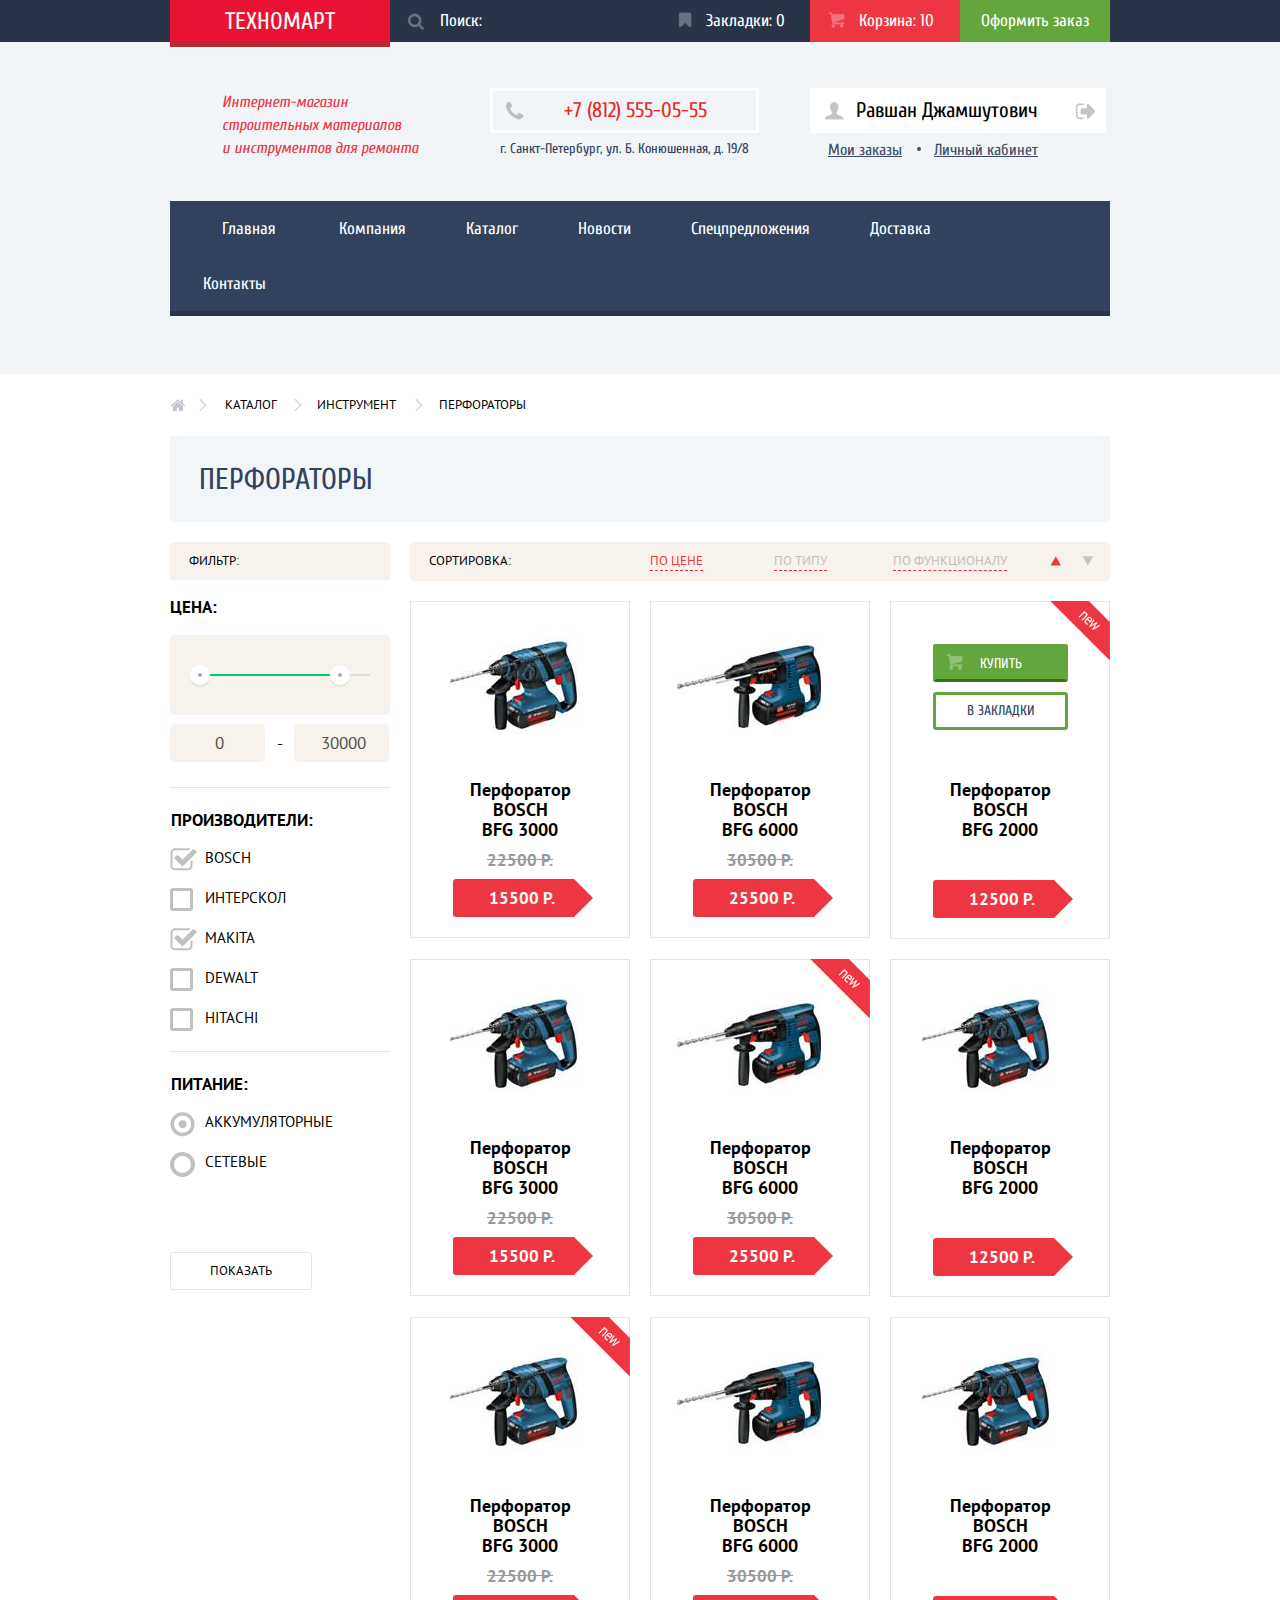
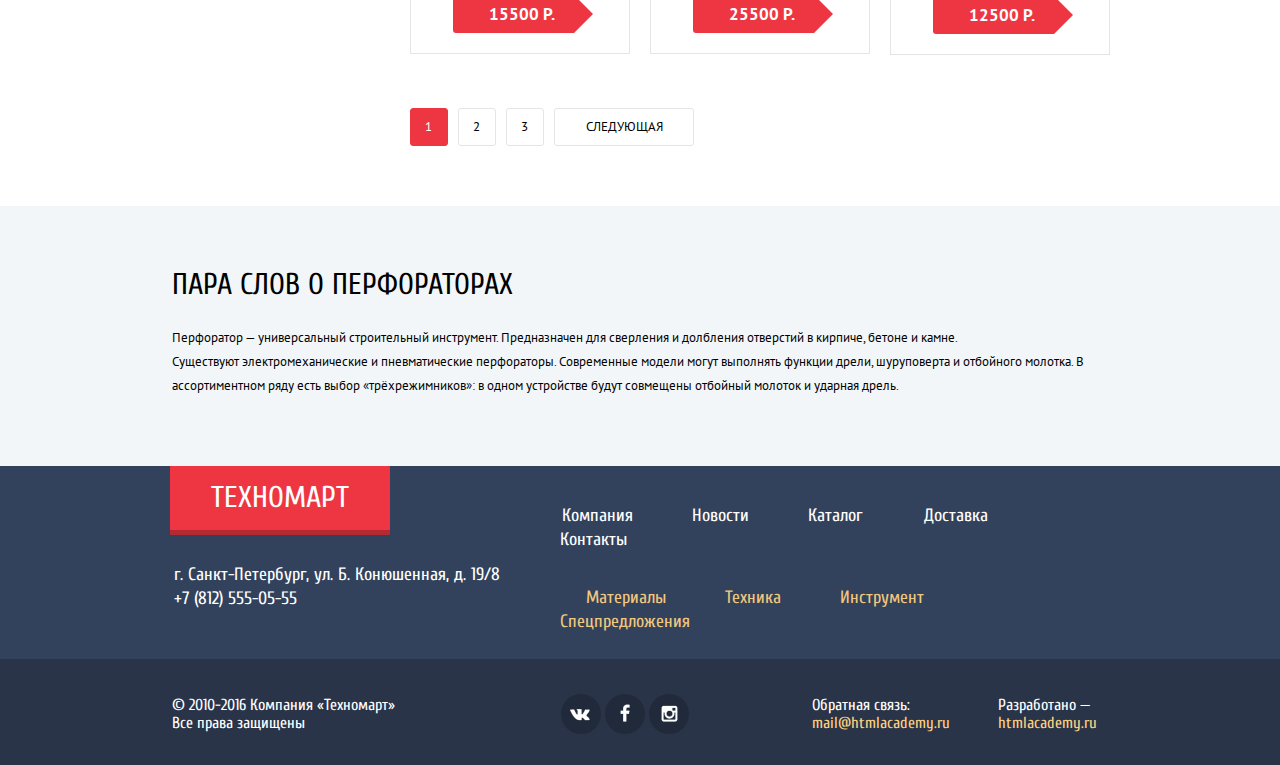
==== commit 32cbeb18: "Merge pull request #6 from ryasikoksana/master" ====
--- a/catalog.html
+++ b/catalog.html
@@ -3,22 +3,22 @@
   <head>
     <meta charset="utf-8">
     <title>HTML Academy: Техномарт</title>
-    <link href="https://fonts.googleapis.com/css?family=Cuprum:400,400i,700|PT+Sans:400,700&amp;subset=cyrillic" rel="stylesheet">
+    <link href="https://fonts.googleapis.com/css?family=Cuprum:400,400i,700%7CPT+Sans:400,700&amp;subset=cyrillic" rel="stylesheet">
     <link href="css/normalize.css" rel="stylesheet">
     <link href="css/style.css" rel="stylesheet">
   </head>
-  <body>
+  <body class="inner-page">
     <header class="header-top">
       <div class="container  clearfix">
         <div class="container__left">
-          <a class="logo" href="#">Техномарт</a>
+          <a class="logo" href="index.html">Техномарт</a>
           <form class="header-top__search" action="#" method="post">
             <input type="text" name="search" value="Поиск:">
           </form>
         </div>
         <div class="container__right">
           <a class="header-top__link  header-top__link--bookmarks" href="#">Закладки: 0</a>
-          <a class="header-top__link  header-top__link--basket" href="#">Корзина: 0</a>
+          <a class="header-top__link  header-top__link--basket  active" href="#">Корзина: 10</a>
           <a class= "header-top__link  header-top__link--btn" href="#">Оформить заказ</a>
         </div>
       </div>
@@ -30,10 +30,10 @@
         </div>
         <div class="header__contacts">
           <span class="header__btn">+7 (812) 555-05-55</span><br>
-          <small>г. Санкт-Петербург, ул. Б.Конюшенная, д. 19/8</small>
+          <small>г. Санкт-Петербург, ул. Б. Конюшенная, д. 19/8</small>
         </div>
         <div class="header__user-block">
-          <span class="user-name">Равшан Джамшутович</span><br>
+          <span class="user-name">Равшан Джамшутович</span>
           <a class="user-order" href="#">Мои заказы</a>
           <i></i>
           <a class="user-cabinet" href="#">Личный кабинет</a>
@@ -42,7 +42,7 @@
         <nav class="container">
           <ul class="container__nav">
             <li class="container__nav--item">
-              <a class="block block--1" href="#">Главная</a>
+              <a class="block block--1" href="index.html">Главная</a>
             </li>
             <li class="container__nav--item">
               <a class="block block--2" href="#">Компания</a>
@@ -67,19 +67,19 @@
     </header>
     <main class="container  catalog  clearfix">
       <nav class="breadcrumbs">
-        <a class="breadcrumbs__link--home" href="#"></a>
+        <a class="breadcrumbs__link--home" href="index.html"></a>
         <a class="breadcrumbs__link--catalog" href="#">Каталог</a>
         <a class="breadcrumbs__link--tool" href="#">Инструмент</a>
         <span>Перфораторы</span>
       </nav>
       <h1 class="catalog__title">Перфораторы</h1>
-      <form class="filter" action="#" method="post">
+      <form class="filter" action="#" method="get">
         <span>Фильтр:</span>
         <h2 class="filter__title">Цена:</h2>
         <div class="range-filter">
           <div class="range-filter__controls">
             <div class="scale">
-              <div class="bar"></div>
+              <div class="bar" style="margin-left: 20px; margin-right: 50px;"></div>
             </div>
             <div class="toggle toggle-min"></div>
             <div class="toggle toggle-max"></div>
@@ -88,7 +88,7 @@
             <label class="min-price">
               <input name="min-price" type="text" value="0">
             </label>
-            <label class="max-price">- <input name="max-price" type="text" value="30000"></label>
+            <label class="max-price"> -<input name="max-price" type="text" value="30000"></label>
           </div>
         </div>
         <div class="filter__brand">
@@ -100,7 +100,7 @@
           <label for="brand-2">ИНТЕРСКОЛ</label>
           <br>
           <input type="checkbox" name="brand-3" id="brand-3" checked>
-          <label for="brand-3">МACITA</label>
+          <label for="brand-3">МAKITA</label>
           <br>
           <input type="checkbox" name="brand-4" id="brand-4">
           <label for="brand-4">DEWALT</label>
@@ -108,13 +108,11 @@
           <input type="checkbox" name="brand-5" id="brand-5">
           <label for="brand-5">HITACHI</label>
         </div>
-        <h2 class="filter__title">Питание:</h2>
+        <h2 class="filter__title  title__property">Питание:</h2>
         <input type="radio" name="property-1" id="property-1" value="Аккумуляторные" checked>
         <label for="property-1">Аккумуляторные</label>
-        <br>
         <input type="radio" name="property-2" id="property-2" value="Сетевые">
         <label for="property-2">Сетевые</label>
-        <br>
         <button class="btn" type="button">Показать</button>
       </form>
       <div class="container  catalog-list">
@@ -132,7 +130,7 @@
               <a class="btn btn__basket" href="#">Купить</a>
               <a class="btn btn__bookmarks" href="#">В закладки</a>
             </div>
-            <div class="image">
+            <div class="image-2">
               <img src="img/product2.jpg" width="127" height="112" alt="Перфоратор BOSCH BFG 3000">
             </div>
             <b>Перфоратор BOSCH <br>BFG 3000</b>
@@ -144,29 +142,21 @@
               <a class="btn btn__basket" href="#">Купить</a>
               <a class="btn btn__bookmarks" href="#">В закладки</a>
             </div>
-            <div class="image">
+            <div class="image-3">
               <img src="img/product3.jpg" width="144" height="128" alt="Перфоратор BOSCH BFG 6000">
             </div>
             <b>Перфоратор BOSCH <br>BFG 6000</b>
             <span>30500 P.</span>
             <a class="btn  btn__arrow" href="#">25500 P.</a>
           </li>
-          <li class="product__item  product__item--new">
-            <div class="actions">
-              <a class="btn btn__basket" href="#">Купить</a>
-              <a class="btn btn__bookmarks" href="#">В закладки</a>
-            </div>
-            <div class="image">
+          <li class="product__item  product__item--new  product__active">
+            <div class="actions">
+              <a class="btn btn__basket" href="#">Купить</a>
+              <a class="btn btn__bookmarks" href="#">В закладки</a>
+            </div>
+            <div class="image-4">
               <img src="img/product4.jpg" width="127" height="112" alt="Перфоратор BOSCH BFG 2000">
             </div>
-            <!--<form class="order">
-              </label>
-                <input type="checkbox" name="basket" checked>Товар добавлен в корзину!
-              </label>
-               <br>
-              <input type="submit" value="Оформить заказ">
-              <input type="submit" value="Продолжить покупки">
-            </form>-->
             <b class="name">Перфоратор BOSCH <br>BFG 2000</b>
             <a class="btn  btn__arrow" href="#">12500 P.</a>
           </li>
@@ -175,7 +165,7 @@
               <a class="btn btn__basket" href="#">Купить</a>
               <a class="btn btn__bookmarks" href="#">В закладки</a>
             </div>
-            <div class="image">
+            <div class="image-2">
               <img src="img/product2.jpg" width="127" height="112" alt="Перфоратор BOSCH BFG 3000">
             </div>
             <b>Перфоратор BOSCH <br>BFG 3000</b>
@@ -187,7 +177,7 @@
               <a class="btn btn__basket" href="#">Купить</a>
               <a class="btn btn__bookmarks" href="#">В закладки</a>
             </div>
-            <div class="image">
+            <div class="image-3">
               <img src="img/product3.jpg" width="144" height="128" alt="Перфоратор BOSCH BFG 6000">
             </div>
             <b>Перфоратор BOSCH <br>BFG 6000</b>
@@ -199,7 +189,7 @@
               <a class="btn btn__basket" href="#">Купить</a>
               <a class="btn btn__bookmarks" href="#">В закладки</a>
             </div>
-            <div class="image">
+            <div class="image-4">
               <img src="img/product4.jpg" width="127" height="112" alt="Перфоратор BOSCH BFG 2000">
             </div>
             <b class="name">Перфоратор BOSCH <br>BFG 2000</b>
@@ -210,7 +200,7 @@
               <a class="btn btn__basket" href="#">Купить</a>
               <a class="btn btn__bookmarks" href="#">В закладки</a>
             </div>
-            <div class="image">
+            <div class="image-2">
               <img src="img/product2.jpg" width="127" height="112" alt="Перфоратор BOSCH BFG 3000">
             </div>
             <b>Перфоратор BOSCH <br>BFG 3000</b>
@@ -222,7 +212,7 @@
               <a class="btn btn__basket" href="#">Купить</a>
               <a class="btn btn__bookmarks" href="#">В закладки</a>
             </div>
-            <div class="image">
+            <div class="image-3">
               <img src="img/product3.jpg" width="144" height="128" alt="Перфоратор BOSCH BFG 6000">
             </div>
             <b>Перфоратор BOSCH <br>BFG 6000</b>
@@ -234,7 +224,7 @@
               <a class="btn btn__basket" href="#">Купить</a>
               <a class="btn btn__bookmarks" href="#">В закладки</a>
             </div>
-            <div class="image">
+            <div class="image-4">
               <img src="img/product4.jpg" width="127" height="112" alt="Перфоратор BOSCH BFG 2000">
             </div>
             <b class="name">Перфоратор BOSCH <br>BFG 2000</b>
@@ -245,22 +235,22 @@
           <a class="catalog__btn  active" href="">1</a>
           <a class="catalog__btn" href="">2</a>
           <a class="catalog__btn" href="">3</a>
-          <a class="catalog__btn" href="">Следующая</a>
+          <a class="catalog__btn catalog__btn--go" href="">Следующая</a>
         </div>
       </div>
     </main>
     <div class="directory">
       <div class="container  directory__content">
         <h2>Пара слов о перфораторах</h2>
-        <p>Перфоратор - универсальный строительный инструмент. Предназначен для сверления и долбления отверстий в кирпиче, бетоне и камне.<br>
+        <p>Перфоратор — универсальный строительный инструмент. Предназначен для сверления и долбления отверстий в кирпиче, бетоне и камне.<br>
         Существуют электромеханические и пневматические перфораторы. Современные модели могут выполнять функции дрели, шуруповерта и отбойного молотка. В ассортиментном ряду есть выбор «трёхрежимников»: в одном устройстве будут совмещены отбойный молоток и ударная дрель.</p>
       </div>
     </div>
     <footer class="footer-top">
       <div class="container clearfix">
         <div class="footer-top__left">
-          <a class="logo" href="#">Техномарт</a>
-          <p>г.Санкт-Петербург, ул.Б.Конюшенная, д.19/8<br>
+          <a class="logo" href="index.html">Техномарт</a>
+          <p>г. Санкт-Петербург, ул. Б. Конюшенная, д. 19/8<br>
           +7 (812) 555-05-55</p>
         </div>
         <div class="footer-top__right">
@@ -282,7 +272,7 @@
     </footer>
     <footer class="footer">
       <div class="container clearfix">
-        <span class="footer__left">2010-2016 Компания «Техномарт»<br>
+        <span class="footer__left">© 2010-2016 Компания «Техномарт»
         Все права защищены</span>
         <div class="footer__social">
           <a class="footer__link footer__link--vk" href="#">Вконтакте</a>
@@ -295,11 +285,24 @@
             <a href="#">mail@htmlacademy.ru</a>
             </div>
           <div class="copyright__developer">
-            Разработано -
+            <span>Разработано —</span>
             <a href="#">htmlacademy.ru</a>
             </div>
         </div>
       </div>
     </footer>
+    <div class="modal-basket">
+      <button class="modal-content-close" type="button" title="Закрыть">Закрыть</button>
+      <form class="modal-basket__form" action="#" method="post">
+        <div class="modal-basket__content">
+          <input type="checkbox" name="basket" id="basket-field" checked>
+          <label for="basket-field">Товар добавлен в корзину!</label>
+        </div>
+        <div class="modal-basket__submit">
+          <button class="btn btn--order" type="submit">Оформить заказ</button>
+          <button class="btn btn--buy" type="submit">Продолжить покупки</button>
+        <div class="submit">
+      </form>
+    </div>
   </body>
 </html>
--- a/css/style.css
+++ b/css/style.css
@@ -1,5 +1,5 @@
 body {
-  min-width: 960px;
+  min-width: 940px;
   font-size: 13px;
   font-family: "PT Sans", "Arial", sans-serif;
   line-height: 24px;
@@ -14,9 +14,9 @@
   display: block;
 }
 
-.sprite-_ross {
+.sprite--icon-logout3 {
   width: 21px;
-  height: 21px;
+  height: 17px;
   background-position: -10px -10px;
 }
 
@@ -242,12 +242,6 @@
   background-position: -1712px -10px;
 }
 
-.sprite-user3-icon-logout3 {
-  width: 21px;
-  height: 17px;
-  background-position: -1752px -10px;
-}
-
 .header-top {
   font-family: "Cuprum", "Arial", sans-serif;
   font-size: 17px;
@@ -283,7 +277,7 @@
 .logo {
   display: inline-block;
   width: 110px;
-  padding: 9px 55px;
+  padding: 10px 55px 8px 55px;
   font-family: inherit;
   font-weight: inherit;
   font-size: 24px;
@@ -330,10 +324,6 @@
   background-color: #293449;
 }
 
-.header-top__search input:active {
-  background-color: #ffffff;
-}
-
 .header-top__search::before {
   content: "";
   position: absolute;
@@ -350,9 +340,20 @@
   opacity: 1;
 }
 
-.header-top__search:active::before {
+form.active {
+  background-color: #ffffff;
+}
+
+form.active::before {
   background: transparent url("../img/spritesheet.png") no-repeat;
   background-position: -1211px -10px;
+  opacity: 1;
+}
+
+.header-top__search input:focus {
+  color: #000000;
+  border-color: #ffffff;
+  background-color: #ffffff;
 }
 
 .container__right {
@@ -360,6 +361,10 @@
   float: right;
   font-size: 0;
   text-align: center;
+}
+
+.container__right .active {
+  background-color: #ee3643;
 }
 
 .header-top__link {
@@ -374,8 +379,8 @@
 
 .header-top__link--bookmarks {
   position: relative;
-  width: 85px;
-  padding-left: 44px;
+  width: 88px;
+  padding-left: 41px;
 }
 
 .header-top__link--bookmarks::before {
@@ -405,8 +410,8 @@
 
 .header-top__link--basket {
   position: relative;
-  width: 79px;
-  padding-left: 50px;
+  width: 86px;
+  padding-left: 43px;
 }
 
 .header-top__link--basket::before {
@@ -450,19 +455,29 @@
 
 .header {
   padding-top: 46px;
-  padding-bottom: 17px;
+  margin-bottom: 59px;
+  padding-bottom: 27px;
   background-color: #f1f5f7;
 }
 
+.inner-page .header {
+  margin-bottom: 0;
+  padding-bottom: 29px;
+}
+
 .header .container {
-  margin-bottom: 43px;
+  margin-bottom: 37px;
+}
+
+.inner-page .header .container {
+  margin-bottom: 34px;
 }
 
 .header__name {
   width: 200px;
   float: left;
   margin-right: 20px;
-  padding: 0 50px;
+  padding: 3px 48px 3px 52px;
   font-family: "Cuprum", "Arial", sans-serif;
   font-size: 16px;
   line-height: 23px;
@@ -480,14 +495,14 @@
 .header__btn {
   position: relative;
   display: inline-block;
-  margin-bottom: 3px;
+  margin-bottom: 4px;
   font-family: "Cuprum", "Arial", sans-serif;
   font-size: 21px;
   line-height: 25px;
   font-weight: 400;
   color: #e9292a;
   vertical-align: top;
-  padding: 7px 42px 7px 71px;
+  padding: 7px 49px 7px 71px;
   border: 3px solid #ffffff;
 }
 
@@ -572,7 +587,7 @@
 
 .user-name {
   position: relative;
-  margin-bottom: 5px;
+  margin-bottom: 8px;
   display: inline-block;
   padding: 10px 68px 10px 46px;
   font-family: "Cuprum", "Arial", sans-serif;
@@ -612,7 +627,7 @@
   content: "";
   position: absolute;
   top: 15px;
-  right: 12px;
+  right: 11px;
   background: transparent url("../img/spritesheet.png") no-repeat;
   width: 20px;
   height: 17px;
@@ -626,7 +641,7 @@
 
 .user-name:active::after {
   background: transparent url("../img/spritesheet.png") no-repeat;
-  background-position: -1752px -10px;
+  background-position: -10px -10px;
 }
 
 .user-name:active {
@@ -702,7 +717,7 @@
 }
 
 .block--7 {
-  padding: 17px 55px 17px 32px;
+  padding: 17px 54px 17px 33px;
 }
 
 .block:hover {
@@ -715,7 +730,6 @@
 }
 
 .categories {
-  margin-top: 59px;
   margin-bottom: 20px;
   font-family: "Cuprum", "Arial", sans-serif;
   font-size: 24px;
@@ -795,7 +809,7 @@
 .slide__text {
   width: 248px;
   padding: 0;
-  margin: 22px 26px 113px 26px;
+  margin: 19px 25px 120px 25px;
   color: #ffffff;
 }
 
@@ -817,8 +831,8 @@
 .slide .btn {
   margin-left: 25px;
   margin-bottom: 22px;
-  padding-left: 49px;
-  padding-right: 45px;
+  padding-left: 50px;
+  padding-right: 46px;
   background-color: #ee3643;
 }
 
@@ -830,21 +844,23 @@
   background-color: #ba2732;
 }
 
-.slide__batton {
+.slide__button {
   display: inline-block;
   width: 22px;
   height: 40px;
-  background: transparent url("../img/spritesheet.png") no-repeat;
-}
-
-.slide__batton--left {
+  font-size: 0;
+  border: none;
+  background: transparent url("../img/spritesheet.png") no-repeat;
+}
+
+.slide__button--left {
   position: absolute;
   top: 114px;
   left: 24px;
   background-position: -1427px -10px;
 }
 
-.slide__batton--right {
+.slide__button--right {
   position: absolute;
   top: 114px;
   right: 21px;
@@ -889,6 +905,7 @@
   display: inline-block;
   width: 300px;
   margin-bottom: 20px;
+  vertical-align: top;
 }
 
 .container-right .cat-item:last-child {
@@ -988,12 +1005,12 @@
 
 .cat-item__title {
   padding: 0;
-  margin: 18px 23px 11px 23px;
+  margin: 21px 23px 12px 23px;
 }
 
 .btn {
   display: inline-block;
-  padding: 12px 24px;
+  padding: 12px 24px 10px 24px;
   border-radius: 3px;
   font-family: "Cuprum", "Arial", sans-serif;
   font-size: 14px;
@@ -1011,7 +1028,7 @@
 
 .cat-item__btn {
   margin-left: 25px;
-  margin-bottom: 22px;
+  margin-bottom: 20px;
 }
 
 .cat-item__btn:hover {
@@ -1027,16 +1044,16 @@
 }
 
 .cat-item--blue .cat-item__btn {
-  padding: 12px 27px;
+  padding: 12px 27px 10px 27px;
 }
 
 .cat-item--violet .cat-item__btn {
   margin-left: 23px;
-  padding: 12px 31px;
+  padding: 12px 31px 10px 31px;
 }
 
 .cat-item--delivery .cat-item__btn {
-  padding: 12px 37px;
+  padding: 12px 37px 10px 37px;
 }
 
 .title-color {
@@ -1047,10 +1064,10 @@
   background-color: #f7f3ec;
 }
 
-.title-color h2 {
+.title-color .title {
   display: inline-block;
   margin: 30px;
-  margin-top: 29px;
+  margin-top: 31px;
   font-family: "Cuprum", "Arial", sans-serif;
   font-size: 30px;
   line-height: 30px;
@@ -1058,6 +1075,10 @@
   color: #32425c;
   vertical-align: top;
   text-transform: uppercase;
+}
+
+.title-color .title-color__brands {
+  margin: 31px 30px 30px 25px;
 }
 
 .title-color .btn {
@@ -1080,7 +1101,7 @@
   width: 940px;
   padding: 0;
   margin: 0 auto;
-  margin-bottom: 10px;
+  margin-bottom: 19px;
   font-family: "PT Sans", "Arial", sans-serif;
   font-size: 0;
   line-height: 20px;
@@ -1093,7 +1114,6 @@
   position: relative;
   display: inline-block;
   width: 218px;
-  min-height: 318px;
   margin-right: 20px;
   text-align: center;
   vertical-align: top;
@@ -1112,7 +1132,7 @@
   left: 0;
   width: 218px;
   height: 88px;
-  padding: 40px 0;
+  padding: 42px 0;
   background-color: rgba(255,255,255,0.9);
   z-index: 10;
 }
@@ -1121,13 +1141,17 @@
 .btn__bookmarks {
   position: relative;
   display: block;
-  width: 129px;
+  width: 70px;
   margin: 0 auto;
-  margin-bottom: 7px;
-  padding: 7px 0;
+  margin-bottom: 10px;
+  padding: 7px 29px 7px 30px;
   border: 3px solid #63a63e;
   border-bottom-color: #367315;
   background-color:#63a63e;
+}
+
+.btn__basket {
+  padding: 8px 29px 6px 30px;
 }
 
 .btn__basket:hover {
@@ -1182,12 +1206,36 @@
 }
 
 .product__item:hover {
-  box-shadow: 0 10px 50px -8px rgba(41, 52, 73, .5);
-}
-
-.product__item .image {
-  width: 218px;
-  height: 168px;
+  box-shadow: 0 10px 25px rgba(41, 52, 73, .5);
+}
+
+ .product__active .actions {
+  display: block;
+  background-color: #ffffff;
+}
+
+.product__item .image-1 {
+  margin: 5px 18px 0 16px;
+  width: 184px;
+  height: 164px;
+}
+
+.product__item .image-2 {
+  margin: 28px 52px 38px 39px;
+  width: 127px;
+  height: 112px;
+}
+
+.product__item .image-3 {
+  margin: 21px 48px 29px 26px;
+  width: 144px;
+  height: 128px;
+}
+
+.product__item .image-4 {
+  margin: 28px 60px 38px 31px;
+  width: 127px;
+  height: 112px;
 }
 
 .product__item .image img {
@@ -1199,15 +1247,16 @@
   min-height: 40px;
   padding: 0 30px;
   margin-top: 10px;
-  margin-bottom: 15px;
+  margin-bottom: 11px;
 }
 
 .product__item span {
   display: block;
   min-height: 20px;
+  font-size: 17px;
+  line-height: 18px;
   padding: 0 30px;
-  margin-top: 15px;
-  margin-bottom: 10px;
+  margin-bottom: 8px;
   color: #999999;
   text-decoration: line-through;
 }
@@ -1215,9 +1264,16 @@
 .product__item .btn__arrow {
   position: relative;
   width: 66px;
-  margin-top: 10px;
   margin-bottom: 20px;
+  margin-left: 6px;
   padding: 10px 38px 10px 36px;
+  font-family: "PT Sans", "Arial", sans-serif;
+  font-size: 17px;
+  line-height: 18px;
+  color: #ffffff;
+  font-weight: 700;
+  text-decoration: none;
+  border-radius: 3px;
   background-color: #ee3643;
 }
 
@@ -1233,7 +1289,7 @@
 }
 
 .product__item .name {
-  margin-bottom: 45px;
+  margin-bottom: 40px;
 }
 
 .product__item--new::before {
@@ -1277,7 +1333,7 @@
   display: inline-block;
   margin-right: 10px;
   min-width: 8px;
-  padding: 10px 15px;
+  padding: 9px 14px;
   font-family: "PT Sans", "Arial", sans-serif;
   font-size: 13px;
   line-height: 18px;
@@ -1291,6 +1347,11 @@
   background-color: #ffffff;
 }
 
+.catalog__btn--go {
+  width: 77px;
+  padding: 9px 30px 9px 31px;
+}
+
 .catalog__btn:hover {
   border-color: #bdc6ca;
 }
@@ -1324,42 +1385,42 @@
 
 .brands__item-1 {
   padding-top: 52px;
-  padding-bottom: 54px;
+  padding-bottom: 41px;
 }
 
 .brands__item-2 {
   padding-top: 49px;
-  padding-bottom: 54px;
+  padding-bottom: 41px;
 }
 
 .brands__item-3 {
   padding-top: 47px;
-  padding-bottom: 52px;
+  padding-bottom: 39px;
 }
 
 .brands__item-4 {
   padding-top: 20px;
-  padding-bottom: 35px;
+  padding-bottom: 22px;
 }
 
 .brands__item-5 {
   padding-top: 57px;
-  padding-bottom: 55px;
+  padding-bottom: 43px;
 }
 
 .brands__item-6 {
   padding-top: 34px;
-  padding-bottom: 36px;
+  padding-bottom: 24px;
 }
 
 .brands__item-7 {
   padding-top: 22px;
-  padding-bottom: 25px;
+  padding-bottom: 13px;
 }
 
 .brands__item-8 {
   padding-top: 33px;
-  padding-bottom: 41px;
+  padding-bottom: 28px;
 }
 
 .brands__item:nth-child(4n) {
@@ -1374,11 +1435,11 @@
 }
 
 .brands__item:hover {
-  box-shadow: 0 10px 50px -8px rgba(41, 52, 73, .5);
+  box-shadow: 0 10px 25px rgba(41, 52, 73, .5);
 }
 
 .brands__item:active {
-  box-shadow: 0 4px 20px -2px rgba(41, 52, 73, .5);
+  box-shadow: 0 4px 25px rgba(41, 52, 73, .5);
   opacity: .3;
 }
 
@@ -1395,43 +1456,57 @@
   margin: 0 auto;
 }
 
+.service__slider input[type=radio] {
+  position:absolute;
+  opacity: 0;
+}
+
 .service__slider-controls {
   position: absolute;
   top: 175px;
   left: 0;
   width: 240px;
   height: 183px;
-  background: #405069;
-  z-index: 1000;
-}
-
-.service__link {
+  z-index: 100;
+  background-color: #405069;
+}
+
+.service__slider-controls label {
   display: block;
-  margin: 0;
   width: 196px;
-  padding: 14px 22px 15px;
+  padding: 13px 22px 16px 22px;
   color: #ffffff;
   font-family: "Cuprum", "Arial", sans-serif;
   font-size: 21px;
   line-height: 30px;
   font-weight: 700;
   color: #ffffff;
+  border-radius: 0;
   box-shadow: 0 1px 0 0 #293449;
-  text-decoration: none;
   background: #32425c url("../img/line.png") no-repeat 230px -49px;
 }
 
-.service__link--2 {
-  margin: 2px 0;
-}
-
-.service__link:hover {
-  background-color: #293449;
-}
-
-.service__slider-controls .active {
-  background-color: #ffffff;
+.service__delivery {
+  margin-top: 1px;
+  margin-bottom: 2px;
+}
+
+.service__guarantee {
+  margin-bottom: 2px;
+}
+
+.service__credit {
+  margin-bottom: 1px;
+}
+
+#btn--1:checked ~ .service__slider-controls label[for="btn--1"],
+#btn--2:checked ~ .service__slider-controls label[for="btn--2"],
+#btn--3:checked ~ .service__slider-controls label[for="btn--3"] {
+  margin: 0;
+  padding: 13px 22px 18px 22px;
+  background: #ffffff url("../img/line.png") no-repeat 230px -49px;
   color: #32425c;
+  box-shadow: none;
 }
 
 .service__slide {
@@ -1450,7 +1525,8 @@
 
 .title {
   margin: 0;
-  margin-bottom: 29px;
+  margin-top: 2px;
+  margin-bottom: 26px;
   font-family: "Cuprum", "Arial", sans-serif;
   font-size: 30px;
   line-height: 30px;
@@ -1461,7 +1537,7 @@
 
 .service__content--2 {
   width: 380px;
-  margin-left: 320px;
+  margin-left: 321px;
 }
 
 .service__content--title {
@@ -1497,42 +1573,54 @@
   background: url("../img/line.png") no-repeat 230px  126px, #f2f6f8 url("../img/delivery.png") no-repeat 100% 198px;
 }
 
+.service__slide:nth-child(2) {
+  background: url("../img/line.png") no-repeat 230px  126px, #f2f6f8 url("../img/guarantee.png") no-repeat 100% 176px;
+}
+
+.service__slide:nth-child(3) {
+  background: url("../img/line.png") no-repeat 230px 126px, #f2f6f8 url("../img/credit.png") no-repeat 100% 174px;
+}
+
 .service__slide {
   display: none;
 }
 
-.service__slide:nth-child(1) {
+#btn--1:checked ~ .service__slides .service__slide:nth-child(1) {
   display: block;
 }
-
-.service__slide:nth-child(2) {
-  background: url("../img/line.png") no-repeat 230px  126px, #f2f6f8 url("../img/guarantee.png") no-repeat 100% 176px;
-}
-
-.service__slide:nth-child(3) {
-  background: url("../img/line.png") no-repeat 230px 126px, #f2f6f8 url("../img/credit.png") no-repeat 100% 174px;
-}
-
-.content-contacts {
-  margin-bottom: 86px;
+#btn--2:checked ~ .service__slides .service__slide:nth-child(2) {
+    display: block;
+}
+#btn--3:checked ~ .service__slides .service__slide:nth-child(3) {
+    display: block;
 }
 
 .content {
   width: 540px;
   float: left;
   color: #000000;
+  background-color: #ffffff;
 }
 
 .content-contacts .title {
   margin: 0;
   font-size: 30px;
   line-height: 36px;
-  margin-bottom: 25px;
-}
-
-.content p {
+  margin-bottom: 22px;
+}
+
+.content .text {
   margin: 0;
+  margin-left: 1px;
   margin-bottom: 20px;
+}
+
+.content .text-1 {
+  margin-bottom: 24px;
+}
+
+.service__content--text {
+  padding-right: 100px;
 }
 
 .content__delivery {
@@ -1561,7 +1649,7 @@
 }
 
 .content .btn {
-  margin-top: 17px;
+  margin-top: 16px;
   padding-left: 41px;
   padding-right: 40px;
   background-color: #ee3643;
@@ -1574,7 +1662,7 @@
 
 .contacts p {
   margin: 0;
-  margin-bottom: 24px;
+  margin-bottom: 30px;
 }
 
 .contacts__map {
@@ -1590,8 +1678,7 @@
 }
 
 .contacts .btn {
-  display: block;
-  padding: 12px 0;
+  padding: 12px 59px 10px 64px;
   background-color: #ee3643;
 }
 
@@ -1603,210 +1690,9 @@
   background-color: #ba2732;
 }
 
-.footer-top {
-  padding-bottom: 48px;
-  font-family: "Cuprum", "Arial", sans-serif;
-  font-size: 18px;
-  line-height: 24px;
-  font-weight: 400;
-  color: #ffffff;
-  background-color: #32425c;
-}
-
-.footer-top__left {
-  width: 380px;
-  float: left;
-}
-
-.footer-top__left a {
-  font-size: 30px;
-  line-height: 30px;
-  color: #ffffff;
-  text-decoration: none;
-}
-
-.footer-top__left .logo {
-  width: 136px;
-  padding: 17px 41px;
-  margin-bottom: 33px;
-  background-color: #ee3643;
-}
-
-.footer-top__left p {
-  margin: 0;
-  padding-left: 4px;
-  font: inherit;
-}
-
-.footer-top__right {
-  width: 550px;
-  float: right;
-  max-height: 145px;
-  font-size: 0;
-}
-
-.footer-top__nav {
-  margin: 37px 0;
-}
-
-.footer-top__nav a {
-  display: inline-block;
-  margin-right: 59px;
-  font-size: 18px;
-  color: #ffffff;
-  text-decoration: none;
-  vertical-align: top;
-}
-
-.footer-top__nav a:first-child {
-  margin-left: 2px;
-}
-
-.footer-top__nav a:last-child {
-  margin-right: 0;
-}
-
-.footer-top__nav a:hover {
-  text-decoration: underline;
-}
-
-.footer-top__nav a:active {
-  color: rgba(129, 129, 129, .5);
-}
-
-.footer-top__categories {
-  margin-bottom: 23px;
-}
-
-.footer-top__categories a {
-  display: inline-block;
-  margin-right: 59px;
-  font-size: 18px;
-  color: #f1c77e;
-  text-decoration: none;
-  vertical-align: top;
-}
-
-.footer-top__categories a:first-child {
-  margin-left: 26px;
-}
-
-.footer-top__categories a:last-child {
-  margin-right: 0;
-}
-
-.footer-top__categories a:hover {
-  text-decoration: underline;
-}
-
-.footer-top__categories a:active {
-  color: rgba(129, 129, 129, .5);
-}
-
-.footer {
-  padding-top: 35px;
-  padding-bottom: 31px;
-  font-family: "Cuprum", "Arial", sans-serif;
-  font-size: 18px;
-  line-height: 24px;
-  font-weight: 400;
-  color: #ffffff;
-  background-color: #293449;
-}
-
-.footer__left {
-  width: 238px;
-  float: left;
-  margin-right: 140px;
-  padding-left: 2px;
-}
-
-.footer__social {
-  width: 160px;
-  float: left;
-  text-align: center;
-}
-
-.footer__link {
-  display: inline-block;
-  width: 40px;
-  height: 40px;
-  border-radius: 50%;
-  margin: 0 2px;
-  font-size: 0;
-  text-decoration: none;
-  vertical-align: top;
-  background: #212a3a url("../img/spritesheet.png") no-repeat;
-}
-
-.footer__link:hover {
-  background-color: #ee3643;
-}
-
-.footer__link:active {
-  background-color: #ee3643;
-}
-
-.footer__link--vk {
-  background-position: -1239px 5px;
-}
-
-.footer__link--fb {
-  background-position: -816px 0px;
-}
-
-.footer__link--inst {
-  background-position: -884px 1px;
-}
-
-.footer__right  {
-  width: 300px;
-  float: right;
-  font-family: "Cuprum", "Arial", sans-serif;
-  font-size: 0;
-  line-height: 18px;
-  font-weight: 400;
-  color: #ffffff;
-}
-
-.copyright__feedback {
-  display: inline-block;
-  padding-left: 2px;
-  width: 138px;
-  font-size: 16px;
-  line-height: 18px;
-  margin-right: 20px;
-  vertical-align: top;
-}
-
-.copyright__developer {
-  display: inline-block;
-  width: 140px;
-  font-size: 16px;
-  line-height: 18px;
-  vertical-align: top;
-  text-align: center;
-}
-
-.copyright__feedback a,
-.copyright__developer a {
-  color: #ffd180;
-  text-decoration: none;
-}
-
-.copyright__feedback a:hover,
-.copyright__developer a:hover {
-  text-decoration: underline;
-}
-
-.copyright__feedback a:active,
-.copyright__developer a:active {
-  color: #ee3643;
-}
-
 .breadcrumbs {
-  padding-top: 20px;
-  padding-bottom: 21px;
+  padding-top: 22px;
+  padding-bottom: 16px;
   background-color: #ffffff;
   font-size: 0;
 }
@@ -1865,7 +1751,7 @@
   content: "";
   position: absolute;
   top: 3px;
-  left: 16px;
+  left: 17px;
   background: transparent url("../img/spritesheet.png") no-repeat;
   width: 8px;
   height: 12px;
@@ -1873,14 +1759,14 @@
 }
 
 .breadcrumbs span {
-  padding-left: 47px;
+  padding-left: 43px;
 }
 
 .breadcrumbs span::before {
   content: "";
   position: absolute;
   top: 3px;
-  left: 21px;
+  left: 19px;
   background: transparent url("../img/spritesheet.png") no-repeat;
   width: 8px;
   height: 12px;
@@ -1888,8 +1774,9 @@
 }
 
 .catalog__title {
+  margin: 0;
   margin-bottom: 20px;
-  padding: 30px;
+  padding: 29px 30px 27px 29px;
   font-family: "Cuprum", "Arial", sans-serif;
   font-size: 30px;
   line-height: 30px;
@@ -1947,6 +1834,7 @@
   margin-bottom: 9px;
   border-radius: 5px;
   background-color: #f7f3ec;
+  overflow: hidden;
 }
 
 .range-filter__controls .scale {
@@ -1955,7 +1843,7 @@
 }
 
 .range-filter__controls .bar {
-  width: 70%;
+  width: 140px;
   height: 2px;
   background-color: #00ca74;
 }
@@ -1978,7 +1866,7 @@
 }
 
 .range-filter__controls .toggle-max {
-  left: 145px;
+  left: 160px;
 }
 
 .price-controls {
@@ -1988,8 +1876,11 @@
 
 .price-controls label {
   display: inline-block;
-  width: 50%;
   font-size: 17px;
+}
+
+.price-controls .min-price {
+  margin-right: 12px;
 }
 
 .price-controls input {
@@ -1999,34 +1890,43 @@
   color: #52514f;
   font-weight: 400;
   text-align: center;
-  width: 55px;
-  padding: 10px 20px;
+  width: 71px;
+  padding: 10px;
+  padding-left: 14px;
+  margin-left: 11px;
   border: none;
   border-radius: 5px;
   background-color: #f7f3ec;
 }
 
-.max-price {
-  text-align: right;
+.min-price input {
+  margin-left: 0;
+}
+
+.price-controls .min-price {
+  margin-right: 12px;
 }
 
 .filter__brand {
   width: 220px;
-  padding-bottom: 21px;
+  padding-bottom: 23px;
   border-top: 1px solid #e5e5e5;
   border-bottom: 1px solid #e5e5e5;
 }
 
-.filter__brand .filter__title {
-  margin-bottom: 3px;
-}
-
-input[type="checkbox"],
+.filter__brand .filter__title,
+.title__property {
+  padding-left: 1px;
+  padding-top: 17px;
+  padding-bottom: 13px;
+}
+
+.filter__brand input[type="checkbox"],
 input[type="radio"] {
   display: none;
 }
 
-input[type="checkbox"] + label {
+.filter__brand input[type="checkbox"] + label {
   position: relative;
   display: block;
   line-height: 20px;
@@ -2034,7 +1934,7 @@
   cursor: pointer;
 }
 
-input[type="checkbox"] + label::before {
+.filter__brand input[type="checkbox"] + label::before {
   content: "";
   position: absolute;
   top: 0;
@@ -2046,11 +1946,11 @@
   background-color: #ffffff;
 }
 
-input[type="checkbox"] + label:hover::before {
+.filter__brand input[type="checkbox"] + label:hover::before {
   border-color: #b5b5b5;
 }
 
-input[type="checkbox"]:checked + label::after {
+.filter__brand input[type="checkbox"]:checked + label::after {
   content: "";
   position: absolute;
   top: 0;
@@ -2061,21 +1961,21 @@
   background-position: -647px -10px;
 }
 
-input[type="checkbox"]:checked + label::before {
+.filter__brand input[type="checkbox"]:checked + label::before {
   display: none;
 }
 
-input[type="checkbox"]:checked + label:hover::after {
+.filter__brand input[type="checkbox"]:checked + label:hover::after {
   background: transparent url("../img/spritesheet.png") no-repeat;
   background-position: -694px -10px;
 }
 
-input[type="checkbox"]:checked + label:disabled::before {
+.filter__brand input[type="checkbox"]:checked + label:disabled::before {
   cursor: default;
   opacity: 0.3;
 }
 
-input[type="checkbox"]:checked + label:disabled::after {
+.filter__brand input[type="checkbox"]:checked + label:disabled::after {
   cursor: default;
   opacity: 0.3;
 }
@@ -2084,6 +1984,7 @@
   position: relative;
   display: block;
   line-height: 20px;
+  margin-bottom: 20px;
   padding-left: 35px;
   cursor: pointer;
 }
@@ -2115,6 +2016,10 @@
   background-position: -741px -10px;
 }
 
+input[type="radio"]:checked + label::before {
+  display: none;
+}
+
 input[type="radio"]:checked + label:hover::after {
   background: transparent url("../img/spritesheet.png") no-repeat;
   background-position: -786px -10px;
@@ -2132,7 +2037,7 @@
 
 .filter .btn {
   padding: 9px 39px;
-  margin-top: 70px;
+  margin-top: 60px;
   font-family: "PT Sans", "Arial", sans-serif;
   font-size: 13px;
   line-height: 18px;
@@ -2275,8 +2180,8 @@
 
 .directory__content {
   width: 940px;
-  padding-top: 63px;
-  padding-bottom: 71px;
+  padding-top: 39px;
+  padding-bottom: 55px;
 }
 
 .directory__content h2 {
@@ -2286,4 +2191,468 @@
   font-weight: 400;
   color: #000000;
   text-transform: uppercase;
-}
+  padding-left: 2px;
+  padding-bottom: 1px;
+}
+
+.directory__content p {
+  padding-left: 2px;
+}
+.footer-top {
+  margin-top: 85px;
+  padding-bottom: 48px;
+  font-family: "Cuprum", "Arial", sans-serif;
+  font-size: 18px;
+  line-height: 24px;
+  font-weight: 400;
+  color: #ffffff;
+  background-color: #32425c;
+}
+
+.inner-page .footer-top {
+  margin-top: 0;
+}
+
+.footer-top__left {
+  width: 380px;
+  float: left;
+}
+
+.footer-top__left a {
+  font-size: 30px;
+  line-height: 30px;
+  color: #ffffff;
+  text-decoration: none;
+}
+
+.footer-top__left .logo {
+  width: 136px;
+  padding: 17px 43px 17px 41px;
+  margin-bottom: 33px;
+  background-color: #ee3643;
+}
+
+.footer-top__left p {
+  margin: 0;
+  padding-left: 4px;
+  font: inherit;
+}
+
+.footer-top__right {
+  width: 550px;
+  float: right;
+  max-height: 145px;
+  font-size: 0;
+}
+
+.footer-top__nav {
+  margin: 38px 0 34px 0;
+}
+
+.footer-top__nav a {
+  display: inline-block;
+  margin-right: 59px;
+  font-size: 18px;
+  color: #ffffff;
+  text-decoration: none;
+  vertical-align: top;
+}
+
+.footer-top__nav a:nth-child(1) {
+  margin-left: 2px;
+}
+.footer-top__nav a:nth-child(3) {
+ margin-right: 61px;
+}
+
+.footer-top__nav a:nth-child(4) {
+ margin-right: 57px;
+}
+
+.footer-top__nav a:nth-child(5) {
+  margin-right: 0;
+}
+
+.footer-top__nav a:hover {
+  text-decoration: underline;
+}
+
+.footer-top__nav a:active {
+  color: rgba(129, 129, 129, .5);
+}
+
+.footer-top__categories {
+  margin-bottom: 23px;
+}
+
+.footer-top__categories a {
+  display: inline-block;
+  margin-right: 59px;
+  font-size: 18px;
+  color: #f1c77e;
+  text-decoration: none;
+  vertical-align: top;
+}
+
+.footer-top__categories a:first-child {
+  margin-left: 26px;
+}
+
+.footer-top__categories a:last-child {
+  margin-right: 0;
+}
+
+.footer-top__categories a:hover {
+  text-decoration: underline;
+}
+
+.footer-top__categories a:active {
+  color: rgba(129, 129, 129, .5);
+}
+
+.footer {
+  padding-top: 35px;
+  padding-bottom: 31px;
+  font-family: "Cuprum", "Arial", sans-serif;
+  font-size: 16px;
+  line-height: 18px;
+  font-weight: 400;
+  color: #ffffff;
+  background-color: #293449;
+}
+
+.footer__left {
+  width: 236px;
+  float: left;
+  margin-right: 135px;
+  padding: 2px;
+}
+
+.footer__social {
+  width: 160px;
+  float: left;
+  text-align: center;
+  font-size: 0;
+}
+
+.footer__link {
+  display: inline-block;
+  width: 40px;
+  height: 40px;
+  border-radius: 50%;
+  margin: 0 2px;
+  font-size: 0;
+  text-decoration: none;
+  vertical-align: top;
+  background: #212a3a url("../img/spritesheet.png") no-repeat;
+}
+
+.footer__link:hover {
+  background-color: #ee3643;
+}
+
+.footer__link:active {
+  background-color: #ee3643;
+}
+
+.footer__link--vk {
+  background-position: -1239px 5px;
+}
+
+.footer__link--fb {
+  background-position: -816px 0px;
+}
+
+.footer__link--inst {
+  background-position: -884px 1px;
+}
+
+.footer__right  {
+  width: 300px;
+  float: right;
+  font-family: "Cuprum", "Arial", sans-serif;
+  font-size: 0;
+  line-height: 18px;
+  font-weight: 400;
+  color: #ffffff;
+}
+
+.copyright__feedback {
+  display: inline-block;
+  padding: 2px;
+  padding-right: 0;
+  width: 136px;
+  font-size: 16px;
+  line-height: 18px;
+  margin-right: 20px;
+  vertical-align: top;
+}
+
+.copyright__developer {
+  display: inline-block;
+  width: 100px;
+  padding: 2px 10px 2px 30px;
+  font-size: 16px;
+  line-height: 18px;
+  vertical-align: top;
+}
+
+.copyright__feedback a,
+.copyright__developer a {
+  color: #ffd180;
+  text-decoration: none;
+}
+
+.copyright__feedback a:hover,
+.copyright__developer a:hover {
+  text-decoration: underline;
+}
+
+.copyright__feedback a:active,
+.copyright__developer a:active {
+  color: #ee3643;
+}
+
+.modal-content {
+  display: none;
+  position: fixed;
+  bottom: 201px;
+  left: 50%;
+  width: 620px;
+  margin-left: -310px;
+  font-family: "Cuprum", "Arial", sans-serif;
+  font-size: 18px;
+  line-height: 18px;
+  font-weight: 400;
+  color: #000000;
+  border-top: 8px solid #ee3643;
+  background-color: #ffffff;
+  box-shadow: 0 20px 40px rgba(0, 1, 1, .7);
+  z-index: 1000;
+}
+
+.modal-content__form .content {
+  width: 460px;
+  font-size: 0;
+  padding: 47px 80px 27px 80px;
+  color: #000000;
+  background-color: #ffffff;
+}
+
+.modal-content__form .submit {
+  width: 460px;
+  padding: 348px 80px 37px 80px;
+  background-color: #f1f1f1;
+}
+
+.modal-content-close {
+  position: absolute;
+  top: 9px;
+  right: 9px;
+  width: 21px;
+  height: 21px;
+  font-size: 0;
+  background-color: transparent;
+  border: 0;
+  cursor: pointer;
+}
+
+.modal-content-close::before,
+.modal-content-close::after {
+  content: "";
+  position: absolute;
+  top: 8px;
+  right: -2px;
+  width: 25px;
+  height: 5px;
+  background-color: #ee3643;
+}
+
+.modal-content-close::before {
+  transform: rotate(45deg);
+}
+
+.modal-content-close::after {
+  transform: rotate(-45deg);
+}
+
+.modal-content__form input,
+.modal-content__form textarea {
+  font-size: 13px;
+  line-height: 18px;
+  font-family: "PT Sans", "Arial", sans-serif;
+  font-weight: 400;
+  color: #999999;
+  background-color: #ffffff;
+  border: 2px solid #d7dcde;
+  border-radius: 3px;
+}
+
+.content__name,
+.content__email {
+  display: inline-block;
+  font-size: 18px;
+  margin-bottom: 23px;
+  vertical-align: top;
+}
+
+.content__name {
+  margin-right: 20px;
+}
+
+.text-textarea {
+  font-size: 18px;
+  line-height: 18px;
+  color: #000000;
+}
+
+.modal-content__form input {
+  width: 186px;
+  padding: 8px 15px;
+  margin-top: 10px;
+}
+
+.modal-content__form textarea {
+  width: 426px;
+  height: 94px;
+  padding: 8px 15px;
+  margin-top: 5px;
+  margin-bottom:
+}
+
+.submit .btn {
+  display: block;
+  width: 100%;
+  background-color: #ee3643;
+}
+
+.submit .btn:hover {
+  background-color: #b22832;
+}
+
+.modal-content-map {
+  position: fixed;
+  top: 50%;
+  left: 50%;
+  display: none;
+  margin-top: -223px;
+  margin-left: -470px;
+  width: 940px;
+  height: 446px;
+  background: #e9e5dc url("../img/map-max.png") 100% 100%;
+  box-shadow: 0 0 16px 1px rgba(35, 31, 32, .5);
+  z-index: 1001;
+}
+
+.modal-basket {
+  display: none;
+  position: absolute;
+  top: 410px;
+  left: 50%;
+  width: 620px;
+  min-height: 274px;
+  margin-left: -310px;
+  font-family: "Cuprum", "Arial", sans-serif;
+  font-size: 30px;
+  line-height: 30px;
+  font-weight: 400;
+  color: #000000;
+  border-top: 8px solid #ee3643;
+  background-color: #ffffff;
+  box-shadow: 0 20px 40px rgba(41, 52, 73, .7);
+  z-index: 100;
+}
+
+.modal-basket__content {
+  width: 460px;
+  padding: 47px 80px 50px 80px;
+  background-color: #ffffff;
+}
+
+.modal-basket__submit {
+  width: 460px;
+  padding: 36px 80px;
+  font-size: 0;
+  background-color: #f1f1f1;
+}
+
+.modal-basket__form input + label {
+  position: relative;
+  display: block;
+  line-height: 30px;
+  padding: 18px 0;
+  padding-left: 99px;
+  cursor: pointer;
+}
+
+.modal-basket__form input[type="checkbox"] {
+  display: none;
+}
+
+.modal-basket__form input[type="checkbox"] + label::before {
+  content: "";
+  position: absolute;
+  top: 0;
+  left: 0;
+  width: 66px;
+  height: 66px;
+  border-radius: 50%;
+  background-color: #63a63e;
+}
+
+.modal-basket__form input[type="checkbox"]:checked + label::after {
+  content: "";
+  position: absolute;
+  top: 20px;
+  left: 15px;
+  background: transparent url("../img/spritesheet.png") no-repeat;
+  width: 39px;
+  height: 30px;
+  background-position: -1368px -10px;
+}
+
+.btn--order {
+  width: 220px;
+  margin-right: 20px;
+  background-color: #ee3643;
+}
+
+.btn--order:hover {
+  background-color: #ca2c37;
+}
+
+.btn--order:active {
+  background-color: #ba2732;
+}
+
+.btn--buy {
+  width: 220px;
+  color: #000000;
+  background-color: #ffffff;
+}
+
+.btn--buy:hover {
+  color: #ee3643;
+}
+
+.btn--buy:active {
+  color: rgba(0, 0, 0, .3);
+}
+
+
+
+
+
+
+
+
+
+
+
+
+
+
+
+
+
+
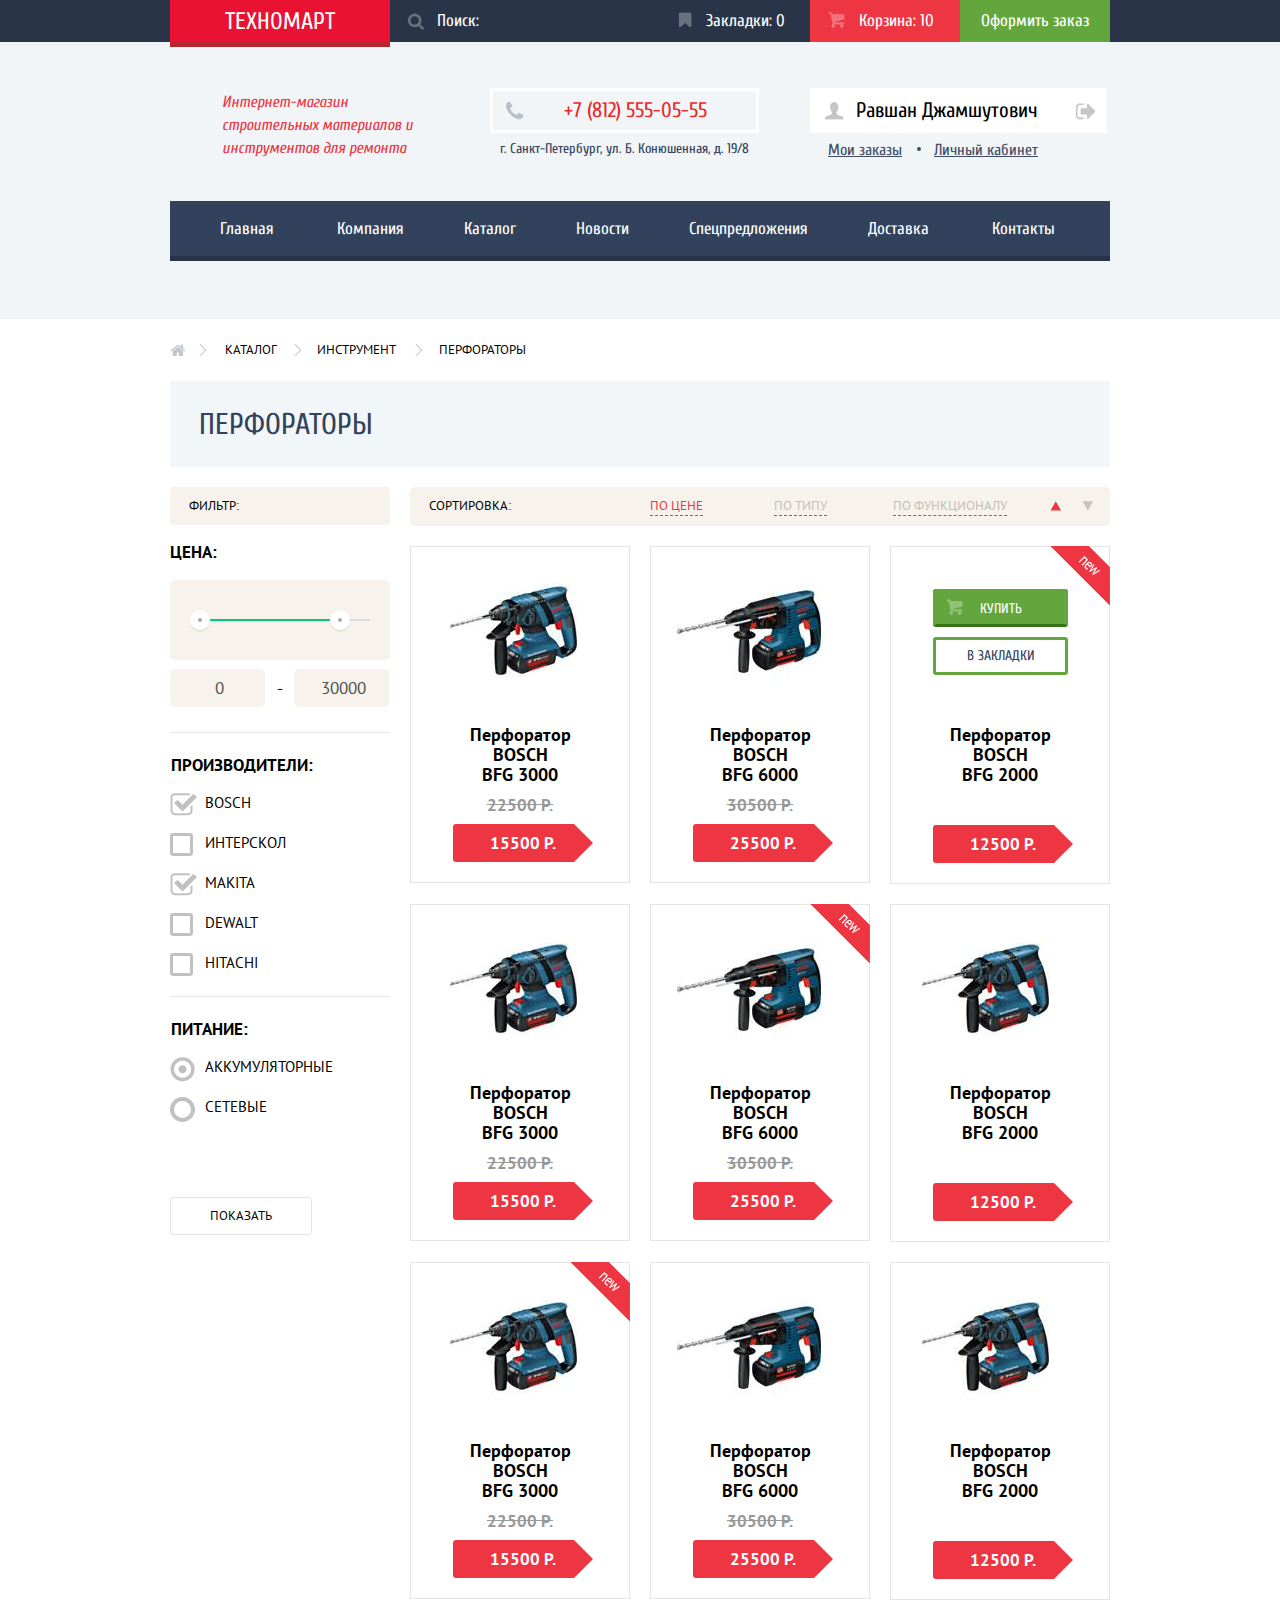
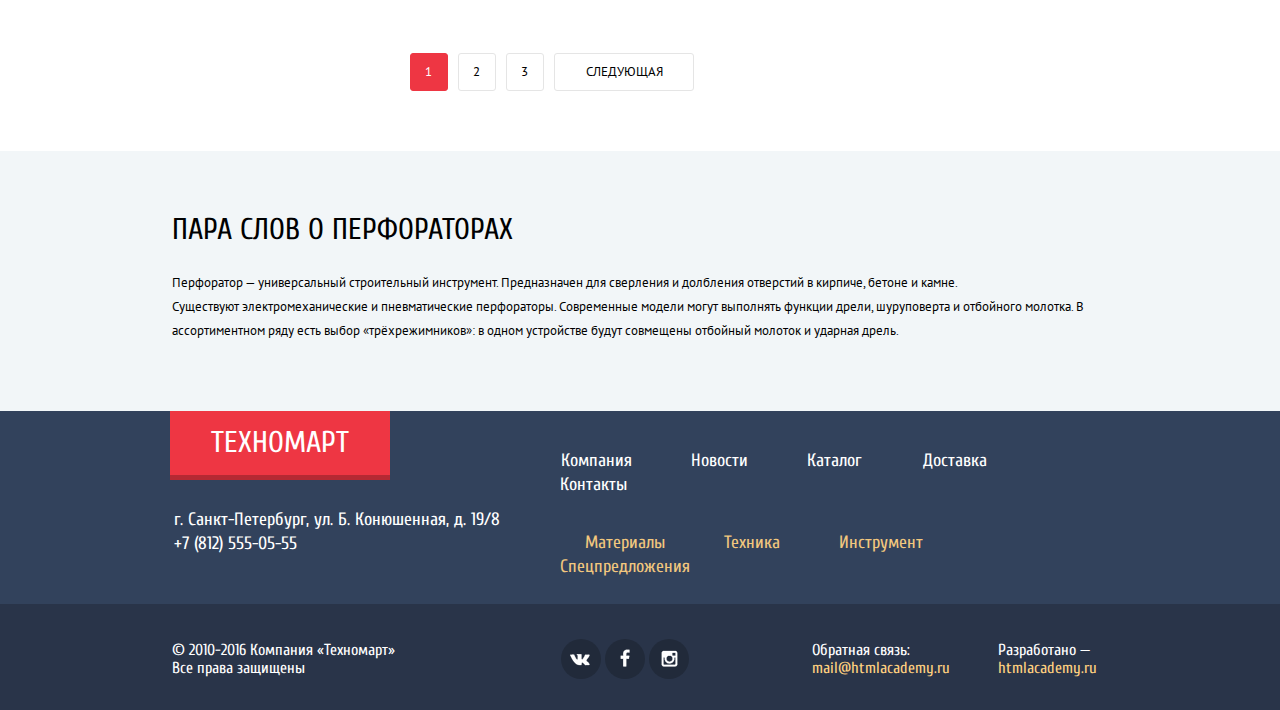
==== commit c36bfa4a: "Merge pull request #8 from ryasikoksana/master" ====
--- a/catalog.html
+++ b/catalog.html
@@ -5,7 +5,7 @@
     <title>HTML Academy: Техномарт</title>
     <link href="https://fonts.googleapis.com/css?family=Cuprum:400,400i,700%7CPT+Sans:400,700&amp;subset=cyrillic" rel="stylesheet">
     <link href="css/normalize.css" rel="stylesheet">
-    <link href="css/style.css" rel="stylesheet">
+    <link href="css/style.min.css" rel="stylesheet">
   </head>
   <body class="inner-page">
     <header class="header-top">
@@ -14,6 +14,7 @@
           <a class="logo" href="index.html">Техномарт</a>
           <form class="header-top__search" action="#" method="post">
             <input type="text" name="search" value="Поиск:">
+            <button class="button-form" type="button">Поиск</button>
           </form>
         </div>
         <div class="container__right">
@@ -26,7 +27,7 @@
     <header class="header">
       <div class="container  clearfix">
         <div class="header__name">
-          Интернет-магазин<br> строительных материалов<br> и инструментов для ремонта
+          Интернет-магазин<br> строительных материалов и инструментов для ремонта
         </div>
         <div class="header__contacts">
           <span class="header__btn">+7 (812) 555-05-55</span><br>
@@ -301,7 +302,7 @@
         <div class="modal-basket__submit">
           <button class="btn btn--order" type="submit">Оформить заказ</button>
           <button class="btn btn--buy" type="submit">Продолжить покупки</button>
-        <div class="submit">
+        </div>
       </form>
     </div>
   </body>
--- a/css/style.min.css
+++ b/css/style.min.css
@@ -0,0 +1 @@
+body{min-width:940px;font-size:13px;font-family:"PT Sans","Arial",sans-serif;line-height:24px;color:#000;font-weight:400;background-color:#fff}img{max-width:100%;hyphens:auto}.sprite{background-image:url(spritesheet.png);background-repeat:no-repeat;display:block}.sprite--icon-logout3{width:21px;height:17px;background-position:-10px -10px}.sprite-cat-item1{width:44px;height:65px;background-position:-51px -10px}.sprite-cat-item2{width:75px;height:61px;background-position:-115px -10px}.sprite-cat-item3{width:78px;height:62px;background-position:-210px -10px}.sprite-cat-item4{width:59px;height:72px;background-position:-308px -10px}.sprite-cat-item5{width:78px;height:63px;background-position:-387px -10px}.sprite-down,.sprite-down2{width:11px;height:10px;background-position:-485px -10px}.sprite-down2{background-position:-516px -10px}.sprite-down3{width:9px;height:9px;background-position:-547px -10px}.sprite-icon-basket{width:17px;height:16px;background-position:-576px -10px}.sprite-icon-bookmark{width:14px;height:16px;background-position:-613px -10px}.sprite-icon-check-on{width:27px;height:23px;background-position:-647px -10px}.sprite-icon-check-on2{width:27px;height:23px;background-position:-694px -10px}.sprite-icon-circle,.sprite-icon-circle2{width:25px;height:25px;background-position:-741px -10px}.sprite-icon-circle2{background-position:-786px -10px}.sprite-icon-facebook{width:10px;height:18px;background-position:-831px -10px}.sprite-icon-home{width:15px;height:12px;background-position:-861px -10px}.sprite-icon-instagramm{width:17px;height:17px;background-position:-896px -10px}.sprite-icon-login{width:20px;height:17px;background-position:-933px -10px}.sprite-icon-login-2,.sprite-icon-login-3{width:20px;height:17px;background-position:-973px -10px}.sprite-icon-login-3{background-position:-1013px -10px}.sprite-icon-logout,.sprite-icon-logout-2{width:21px;height:17px;background-position:-1053px -10px}.sprite-icon-logout-2{background-position:-1094px -10px}.sprite-icon-phone{width:19px;height:19px;background-position:-1135px -10px}.sprite-icon-search{width:17px;height:17px;background-position:-1174px -10px}.sprite-icon-search-red{width:17px;height:17px;background-position:-1211px -10px}.sprite-icon-vk{width:20px;height:12px;background-position:-1248px -10px}.sprite-new-flag{width:60px;height:59px;background-position:-1288px -10px}.sprite-shape{width:39px;height:30px;background-position:-1368px -10px}.sprite-shape-left,.sprite-shape-right{width:22px;height:40px;background-position:-1427px -10px}.sprite-shape-right{background-position:-1469px -10px}.sprite-shape-right2{width:8px;height:12px;background-position:-1511px -10px}.sprite-up{width:11px;height:10px;background-position:-1539px -10px}.sprite-up2,.sprite-up3{width:11px;height:10px;background-position:-1570px -10px}.sprite-up3{background-position:-1601px -10px}.sprite-user{width:20px;height:18px;background-position:-1632px -10px}.sprite-user2,.sprite-user3{width:20px;height:18px;background-position:-1672px -10px}.sprite-user3{background-position:-1712px -10px}.header-top,.header-top__search input{font-family:"Cuprum","Arial",sans-serif;font-size:17px;line-height:18px;font-weight:400;color:#fff;background-color:#293449}.container{width:940px;padding:0 10px;margin:0 auto}.clearfix::after{content:"";display:table;clear:both}.container__left{width:490px;float:left;font-size:0}.container__left a{color:#fff;text-decoration:none}.header-top__search,.logo{display:inline-block;vertical-align:top}.logo{padding:10px 55px 8px;font-family:inherit;font-weight:inherit;line-height:24px;text-transform:uppercase;background-color:#ea1233;box-shadow:0 5px 0 0 #b52933;width:110px;font-size:24px}.logo:hover{background-color:#ca2c37}.logo:active{background-color:#ba2732}.header-top__search{position:relative;width:270px;font-size:17px}.header-top__search input{width:218px;padding:10px 3px 9px 45px;border:2px solid #293449}.button-form{display:inline-block;width:17px;height:17px;font-size:0;border:none;background:url(../img/spritesheet.png) no-repeat;position:absolute;top:13px;left:17px;background-position:-1174px -10px;opacity:.3}.button-form:hover,.header-top__link--bookmarks:hover::before{opacity:1}.header-top__search input:focus{color:#000;border-color:#fff;background-color:#fff}.header-top__search input:focus+.button-form{background:url(../img/spritesheet.png) no-repeat;background-position:-1211px -10px;opacity:1}.container__right{width:450px;float:right;font-size:0;text-align:center}.container__right .active{background-color:#ee3643}.header-top__link{display:inline-block;padding:12px 21px;font-size:17px;line-height:18px;vertical-align:top;color:#fff;text-decoration:none}.header-top__link--bookmarks{position:relative;width:88px;padding-left:41px}.header-top__link--basket::before,.header-top__link--bookmarks::before{content:"";position:absolute;top:12px;left:18px;background:url(../img/spritesheet.png) no-repeat;width:14px;height:16px;background-position:-613px -10px;opacity:.3}.header-top__link--bookmarks:active::before{opacity:.5}.header-top__link--basket:active,.header-top__link--bookmarks:active{background-color:#161d29;color:rgba(255,255,255,.6)}.header-top__link--basket{position:relative;width:86px;padding-left:43px}.header-top__link--basket::before{width:17px;background-position:-576px -10px}.header-top__link--basket:hover::before{opacity:1}.header-top__link--basket:active::before{opacity:.5}.header-top__link--btn{width:108px;background-color:#63a63e}.header-top__link--btn:hover{background-color:#5fbb2d}.header-top__link--btn:active{background-color:#518534;color:rgba(255,255,255,.5)}.header{padding-top:46px;margin-bottom:59px;padding-bottom:27px;background-color:#f1f5f7}.inner-page .header{margin-bottom:0;padding-bottom:29px}.header .container{margin-bottom:37px}.inner-page .header .container{margin-bottom:34px}.header__name{width:200px;float:left;margin-right:20px;padding:3px 48px 3px 52px;font-family:"Cuprum","Arial",sans-serif;font-size:16px;line-height:23px;font-weight:400;font-style:italic;color:#ee3643}.header__contacts{width:300px;float:left;margin-right:20px}.header__btn{position:relative;display:inline-block;margin-bottom:4px;font-size:21px;line-height:25px;color:#e9292a;vertical-align:top;padding:7px 49px 7px 71px;border:3px solid #fff}.header__btn::before,.header__link--login::before{content:"";position:absolute;top:10px;left:12px;background:url(../img/spritesheet.png) no-repeat;width:19px;height:19px;background-position:-1135px -10px}.header__btn,.header__contacts small,.header__link{font-family:"Cuprum","Arial",sans-serif;font-weight:400}.header__contacts small{padding-left:10px;font-size:14px;line-height:24px;color:#32425c}.header__user-block{position:relative;width:300px;float:right;font-size:0}.header__link{display:inline-block;padding:10px 25px;font-size:21px;line-height:25px;color:#000;text-decoration:none;vertical-align:top;text-align:center;background-color:#fff;border:none;cursor:pointer}.header__link--login{position:relative;padding-left:47px;margin-right:10px;margin-left:18px}.header__link--login::before{top:14px;left:15px;width:20px;height:17px;background-position:-933px -10px}.header__link:hover{color:#ee3643}.header__link--login:hover::before{background:url(../img/spritesheet.png) no-repeat;background-position:-973px -10px}.header__link:active,.user-name:active{color:rgba(0,0,0,.3)}.header__link--login:active::before,.user-name::before{background:url(../img/spritesheet.png) no-repeat;background-position:-1013px -10px}.user-cabinet,.user-name,.user-order{display:inline-block;font-family:"Cuprum","Arial",sans-serif;font-weight:400}.user-name{position:relative;margin-bottom:8px;padding:10px 68px 10px 46px;vertical-align:top;text-align:center;background-color:#fff;border:none;cursor:pointer;font-size:21px;line-height:25px;color:#000}.user-name::before{content:"";position:absolute;top:14px;left:14px;width:20px;height:18px;background-position:-1632px -10px}.user-name::after,.user-name:active::before,.user-name:hover::before{background:url(../img/spritesheet.png) no-repeat;background-position:-1672px -10px}.user-name::after,.user-name:active::before{background-position:-1712px -10px}.user-name::after{content:"";position:absolute;top:15px;right:11px;width:20px;height:17px;background-position:-1053px -10px}.user-name:active::after,.user-name:hover::after{background:url(../img/spritesheet.png) no-repeat;background-position:-1094px -10px}.user-name:active::after{background-position:-10px -10px}.user-cabinet,.user-order{font-size:16px;line-height:18px;color:#3f4e66;visibility:top}.header__user-block i{position:absolute;top:59px;left:107px;display:inline-block;width:4px;height:4px;border-radius:50%;background-color:#3f4e66}.user-order{margin-left:18px;margin-right:32px}.container__nav{font-family:"Cuprum","Arial",sans-serif;font-size:0;line-height:21px;font-weight:400;color:#fff;background-color:#32425c;box-shadow:0 5px 0 0 #293449;margin:0;padding:0;list-style:none}.container__nav--item{display:inline-block;font-size:17px;line-height:21px;vertical-align:top}.block{display:block;padding-top:17px;padding-bottom:17px;margin:0;color:#fff;text-decoration:none}.block--1{padding:17px 33px 17px 50px}.block--2,.block--3,.block--4,.block--5,.block--6{padding:17px 30px}.block--7{padding:17px 54px 17px 33px}.block:active,.block:hover{background-color:#293449}.block:active{color:rgba(255,255,255,.5)}.categories{margin-bottom:20px;font-family:"Cuprum","Arial",sans-serif;font-size:24px;line-height:30px;font-weight:700;color:#fff}.categories .cat-item{width:300px;float:left;margin-right:20px}.categories .cat-item:last-child{margin-right:0}.slider-categories{margin-bottom:53px}.container-left{float:left;width:620px;background-color:#fff}.slider{position:relative;width:620px;height:266px}.service__slider input[type=radio],.slider input[type=radio]{position:absolute;opacity:0}.slider-controls{position:absolute;bottom:36px;left:50%;width:100px;height:10px;margin-left:-50px;text-align:center;z-index:100}.slider-controls label{display:inline-block;width:6px;height:6px;margin:0 5px;background-color:#fff;border:2px solid #fff;vertical-align:top;border-radius:50%;cursor:pointer}#btn-1:checked~.slider-controls label[for=btn-1],#btn-2:checked~.slider-controls label[for=btn-2]{background-color:#ee3643}.slide{position:absolute;top:0;left:0;width:100%;height:100%;overflow:hidden}.slide__text{width:248px;padding:0;margin:19px 25px 120px;color:#fff}.slide__title{font-family:"Cuprum","Arial",sans-serif;font-size:36px;line-height:43px;font-weight:700;text-transform:uppercase}.slide__text b{font-family:"PT Sans","Arial",sans-serif;font-size:18px;line-height:24px;font-weight:400}.slide .btn{margin-left:25px;margin-bottom:22px;padding-left:50px;padding-right:46px;background-color:#ee3643}.slide .btn:hover{background-color:#ca2c37}.slide .btn:active{background-color:#ba2732}.slide__button{display:inline-block;width:22px;height:40px;font-size:0;border:none;background:url(../img/spritesheet.png) no-repeat}.slide__button--left{position:absolute;top:114px;left:24px;background-position:-1427px -10px}.slide__button--right{position:absolute;top:114px;right:21px;background-position:-1469px -10px}.slide:nth-child(1){background:url(../img/slider-1.jpg) no-repeat 100% 100%;display:block}.slide:nth-child(2){background:url(../img/slider-2.jpg) no-repeat 100% 100%}.slide{display:none}#btn--1:checked~.service__slides .service__slide:nth-child(1),#btn--2:checked~.service__slides .service__slide:nth-child(2),#btn--3:checked~.service__slides .service__slide:nth-child(3),#btn-1:checked~.slides .slide:nth-child(1),#btn-2:checked~.slides .slide:nth-child(2){display:block}.container-right{width:300px;float:right;font-family:"Cuprum","Arial",sans-serif;font-size:24px;line-height:30px;font-weight:700;color:#fff}.container-right .cat-item{display:inline-block;width:300px;margin-bottom:20px;vertical-align:top}.container-right .cat-item:last-child{margin-bottom:0}.cat-item{position:relative}.cat-item--orange{background-color:#f6b22d}.cat-item--orange::before{top:31px;right:43px;width:44px;height:65px;background-position:-51px -10px}.cat-item--blue::before,.cat-item--new::after,.cat-item--orange::before{content:"";position:absolute;background:url(../img/spritesheet.png) no-repeat}.cat-item--new::after{z-index:10;top:0;right:0;width:60px;height:59px;background-position:-1288px -10px}.cat-item--blue{background-color:#4aafde}.cat-item--blue::before{top:33px;right:28px;width:75px;height:61px;background-position:-115px -10px}.cat-item--violet{background-color:#cc79d1}.cat-item--delivery::before,.cat-item--green::before,.cat-item--violet::before{content:"";position:absolute;top:32px;right:31px;background:url(../img/spritesheet.png) no-repeat;width:78px;height:62px;background-position:-210px -10px}.cat-item--green{background-color:#85d179}.cat-item--delivery::before,.cat-item--green::before{top:26px;right:45px;width:59px;height:72px;background-position:-308px -10px}.cat-item--delivery{background-color:#f6b22d}.cat-item--delivery::before{top:32px;right:31px;width:78px;height:63px;background-position:-387px -10px}.cat-item__title{padding:0;margin:21px 23px 12px}.btn{display:inline-block;padding:12px 24px 10px;border-radius:3px;font-family:"Cuprum","Arial",sans-serif;font-size:14px;line-height:18px;font-weight:400;color:#fff;text-transform:uppercase;text-decoration:none;vertical-align:top;text-align:center;background-color:rgba(0,0,0,.1);border:none;cursor:pointer}.cat-item__btn{margin-left:25px;margin-bottom:20px}.cat-item__btn:hover{background-color:rgba(0,0,0,.2)}.cat-item__btn:active{background-color:rgba(0,0,0,.3)}.container-right .cat-item__btn{margin-left:23px}.cat-item--blue .cat-item__btn{padding:12px 27px 10px}.cat-item--violet .cat-item__btn{margin-left:23px;padding:12px 31px 10px}.cat-item--delivery .cat-item__btn{padding:12px 37px 10px}.product,.title-color{width:940px;font-size:0}.title-color{position:relative;margin-bottom:20px;background-color:#f7f3ec}.title-color .title{display:inline-block;margin:31px 30px 30px;font-family:"Cuprum","Arial",sans-serif;font-size:30px;line-height:30px;font-weight:400;color:#32425c;vertical-align:top;text-transform:uppercase}.title-color .title-color__brands{margin:31px 30px 30px 25px}.title-color .btn{position:absolute;top:25px;right:24px;width:205px;background-color:#ee3643}.title-color .btn:hover{background-color:#ca2c37}.title-color .btn:active{background-color:#ba2732}.product{padding:0;margin:0 auto 19px;font-family:"PT Sans","Arial",sans-serif;line-height:20px;color:#000;font-weight:700;background-color:#fff}.product__item{position:relative;display:inline-block;width:218px;margin-right:20px;text-align:center;vertical-align:top;font-size:18px;border:1px solid #e5e5e5;background-color:#fff}.product__item:last-child{margin-right:0}.product__item .actions{position:absolute;top:0;left:0;width:218px;height:88px;padding:42px 0;background-color:rgba(255,255,255,.9);z-index:10}.btn__basket,.btn__bookmarks{position:relative;display:block;width:70px;margin:0 auto 10px;border:3px solid #63a63e}.btn__basket{border-bottom-color:#367315;background-color:#63a63e}.btn__bookmarks{padding:7px 29px 7px 30px}.btn__basket{padding:8px 29px 6px 30px}.btn__basket:hover{background-color:#5fbb2d}.btn__basket:active{background-color:#518534}.btn__bookmarks:hover{border:3px solid #32425c}.btn__bookmarks:active{border:3px solid rgba(50,66,92,.3);color:rgba(50,66,92,.3)}.btn__basket::before,.product__item--new::before{content:"";position:absolute;background:url(../img/spritesheet.png) no-repeat}.btn__basket::before{left:10px;opacity:.3;top:7px;width:17px;height:16px;background-position:-576px -10px}.btn__basket:active::before,.btn__basket:hover::before{opacity:1}.btn__bookmarks{color:#32425c;background-color:#fff;border-bottom-color:#63a63e}.product__item .actions{display:none}.product__item:hover .actions{display:block}.product__item:hover{box-shadow:0 10px 25px rgba(41,52,73,.5)}.product__active .actions{display:block;background-color:#fff}.product__item .image-1{margin:5px 18px 0 16px;width:184px;height:164px}.product__item .image-2{margin:28px 52px 38px 39px;width:127px;height:112px}.product__item .image-3{margin:21px 48px 29px 26px;width:144px;height:128px}.product__item .image-4{margin:28px 60px 38px 31px;width:127px;height:112px}.product__item b{display:block;min-height:40px;padding:0 30px;margin-top:10px;margin-bottom:11px}.product__item span{display:block;min-height:20px;font-size:17px;line-height:18px;padding:0 30px;margin-bottom:8px;color:#999;text-decoration:line-through}.product__item .btn__arrow{position:relative;margin-bottom:20px;width:140px;margin-left:6px;padding:10px 0;font-family:"PT Sans","Arial",sans-serif;font-size:17px;line-height:18px;color:#fff;font-weight:700;text-decoration:none;border-radius:3px;background-color:#ee3643}.product__item .btn__arrow::after{content:"";position:absolute;top:0;right:-19px;width:0;height:0;border:19px solid #fff;border-left-color:#ee3643}.product__item .name{margin-bottom:40px}.product__item--new::before{top:-1px;right:-1px;width:60px;height:59px;background-position:-1288px -10px;z-index:20}.catalog-list .product{width:700px;margin-bottom:53px;background-color:#fff}.catalog-list .product__item:nth-child(3n){margin-right:0}.catalog-list .product__item{margin-bottom:20px}.catalog-list .product__item:nth-child(7),.catalog-list .product__item:nth-child(8),.catalog-list .product__item:nth-child(9){margin-bottom:0}.catalog__nav{width:380px;font-size:0}.catalog__btn{display:inline-block;margin-right:10px;min-width:8px;padding:9px 14px;font-family:"PT Sans","Arial",sans-serif;font-size:13px;line-height:18px;font-weight:400;vertical-align:top;color:#000;text-decoration:none;text-transform:uppercase;border:1px solid #e5e5e5;border-radius:3px;background-color:#fff}.catalog__btn--go{width:77px;padding:9px 30px 9px 31px}.catalog__btn:hover{border-color:#bdc6ca}.catalog__btn:active{border-color:#ee3643}.catalog__nav .active{color:#fff;background-color:#ee3643;border-color:#ee3643}.brands{padding:0;font-size:0;margin-bottom:85px}.brands__item{display:inline-block;width:218px;margin-right:20px;margin-bottom:20px;border:1px solid #e7e7e7;vertical-align:top;text-align:center;background-color:#fff}.brands__item-1,.brands__item-2{padding-top:52px;padding-bottom:41px}.brands__item-2{padding-top:49px}.brands__item-3{padding-top:47px;padding-bottom:39px}.brands__item-4{padding-top:20px;padding-bottom:22px}.brands__item-5{padding-top:57px;padding-bottom:43px}.brands__item-6{padding-top:34px;padding-bottom:24px}.brands__item-7{padding-top:22px;padding-bottom:13px}.brands__item-8{padding-top:33px;padding-bottom:28px}.brands__item:nth-child(4n){margin-right:0}.brands__item:nth-child(5),.brands__item:nth-child(6),.brands__item:nth-child(7),.brands__item:nth-child(8){margin-bottom:0}.brands__item:hover{box-shadow:0 10px 25px rgba(41,52,73,.5)}.brands__item:active{box-shadow:0 4px 25px rgba(41,52,73,.5);opacity:.3}.service{padding-top:63px;margin-bottom:77px;background-color:#f2f6f8}.service__slider{position:relative;width:940px;height:459px;margin:0 auto}.service__slider-controls{position:absolute;top:175px;left:0;width:240px;height:183px;z-index:100;background-color:#405069}.service__slider-controls label{display:block;width:196px;padding:13px 22px 16px;font-family:"Cuprum","Arial",sans-serif;font-size:21px;line-height:30px;font-weight:700;color:#fff;border-radius:0;box-shadow:0 1px 0 0 #293449;background:#32425c url(../img/line.png) no-repeat 230px -49px}.service__delivery{margin-top:1px;margin-bottom:2px}.service__guarantee{margin-bottom:2px}.service__credit{margin-bottom:1px}#btn--1:checked~.service__slider-controls label[for=btn--1],#btn--2:checked~.service__slider-controls label[for=btn--2],#btn--3:checked~.service__slider-controls label[for=btn--3]{margin:0;padding:13px 22px 18px;background:#fff url(../img/line.png) no-repeat 230px -49px;color:#32425c;box-shadow:none}.service__slide{position:absolute;top:0;right:0;width:100%;height:100%;overflow:hidden}.service__content--1{width:400px;margin-bottom:72px}.title{margin:2px 0 26px;font-family:"Cuprum","Arial",sans-serif;font-size:30px;line-height:30px;font-weight:400;color:#000;text-transform:uppercase}.service__content--2{width:380px;margin-left:321px}.service__content--title{display:block;margin-bottom:31px;font-family:"Cuprum","Arial",sans-serif;font-size:36px;line-height:24px;font-weight:400;color:#32425c;text-transform:uppercase}.service__content .btn{width:195px;background-color:#ee3643}.service__content .btn:hover{background-color:#ca2c37}.service__content .btn:active{background-color:#ba2732}.service__slide:nth-child(1){background:url(../img/line.png) no-repeat 230px 126px,#f2f6f8 url(../img/delivery.png) no-repeat 100% 198px}.service__slide:nth-child(2){background:url(../img/line.png) no-repeat 230px 126px,#f2f6f8 url(../img/guarantee.png) no-repeat 100% 176px}.service__slide:nth-child(3){background:url(../img/line.png) no-repeat 230px 126px,#f2f6f8 url(../img/credit.png) no-repeat 100% 174px}.service__slide{display:none}.content{width:540px;float:left;color:#000;background-color:#fff}.content-contacts .title{font-size:30px;line-height:36px;margin:0 0 22px}.content .text{margin:0 0 20px 1px}.content .text-1{margin-bottom:24px}.service__content--text{padding-right:100px}.content__delivery{margin:0;padding:0;list-style:none}.content__delivery li{margin:0 0 20px;padding-right:320px;font-family:"Cuprum","Arial",sans-serif;font-size:18px;line-height:20px;font-weight:400}.content__delivery i{display:inline-block;margin:9px 11px 9px 0;width:25px;height:2px;vertical-align:top;background-color:#fb565a}.content .btn{margin-top:16px;width:172px;background-color:#ee3643}.contacts{width:300px;float:right}.contacts p{margin:0 0 30px}.contacts__map{height:158px;margin:0 0 40px;background-color:#f2f6f8}.contacts img{width:300px;height:158px}.contacts .btn{width:252px;background-color:#ee3643}.content-contacts .btn:hover{background-color:#ca2c37}.content-contacts .btn:active{background-color:#ba2732}.breadcrumbs{padding-top:22px;padding-bottom:16px;background-color:#fff;font-size:0}.breadcrumbs a,.breadcrumbs span{position:relative;display:inline-block;font-family:"PT Sans","Arial",sans-serif;font-size:13px;line-height:18px;color:#000;font-weight:400;vertical-align:top;text-transform:uppercase;text-decoration:none}.breadcrumbs__link--home{width:15px;height:18px;background-color:#fff}.breadcrumbs span::before,.breadcrumbs__link--catalog::before,.breadcrumbs__link--home::before,.breadcrumbs__link--tool::before{content:"";position:absolute;top:3px;left:0;background:url(../img/spritesheet.png) no-repeat;width:15px;height:12px;background-position:-861px -10px}.breadcrumbs__link--catalog,.breadcrumbs__link--tool{padding-left:40px}.breadcrumbs span::before,.breadcrumbs__link--catalog::before,.breadcrumbs__link--tool::before{left:14px;width:8px;background-position:-1511px -10px}.breadcrumbs span::before,.breadcrumbs__link--tool::before{left:17px}.breadcrumbs span{padding-left:43px}.breadcrumbs span::before{left:19px}.catalog__title{margin:0 0 20px;padding:29px 30px 27px 29px;font-family:"Cuprum","Arial",sans-serif;font-size:30px;line-height:30px;font-weight:400;color:#32425c;text-transform:uppercase;background-color:#f2f6f8}.filter,.filter__title{width:220px;text-transform:uppercase;background-color:#fff}.filter{float:left;margin-right:20px;font-family:"PT Sans","Arial",sans-serif;color:#000;font-weight:400;font-size:15px;line-height:20px}.filter span,.price-controls input{line-height:18px;background-color:#f7f3ec}.filter span{display:block;text-transform:uppercase;width:182px;padding:10px 19px;border-radius:3px;font-size:13px}.filter__title{margin:0;padding-top:12px;padding-bottom:13px;font-size:17px;line-height:30px}.range-filter{width:220px}.range-filter__controls{position:relative;height:41px;padding-top:39px;padding-right:20px;padding-left:20px;margin-bottom:9px;border-radius:5px;background-color:#f7f3ec;overflow:hidden}.range-filter__controls .scale{height:2px;background-color:#d7dcde}.range-filter__controls .bar{width:140px;height:2px;background-color:#00ca74}.range-filter__controls .toggle{position:absolute;top:30px;left:0;width:4px;height:4px;cursor:pointer;border:8px solid #fff;border-radius:50%;box-shadow:0 2px 1px 0 #e7e3dc;background-color:#ababab}.range-filter__controls .toggle-min{left:20px}.range-filter__controls .toggle-max{left:160px}.price-controls{font-size:0;margin-bottom:25px}.price-controls label{display:inline-block;font-size:17px}.price-controls .min-price{margin-right:12px}.price-controls input{font-family:"PT Sans","Arial",sans-serif;font-size:17px;color:#52514f;font-weight:400;text-align:center;width:71px;padding:10px 10px 10px 14px;margin-left:11px;border:none;border-radius:5px}.min-price input{margin-left:0}.filter__brand{width:220px;padding-bottom:23px;border-top:1px solid #e5e5e5;border-bottom:1px solid #e5e5e5}.filter__brand .filter__title,.title__property{padding-left:1px;padding-top:17px;padding-bottom:13px}.filter__brand input[type=checkbox],.modal-basket__form input[type=checkbox],input[type=radio]{display:none}.filter__brand input[type=checkbox]+label{position:relative;display:block;line-height:20px;padding-left:35px;cursor:pointer}.filter__brand input[type=checkbox]+label::before{content:"";position:absolute;top:0;left:0;width:17px;height:17px;border:3px solid #c1c1c1;border-radius:3px;background-color:#fff}.filter__brand input[type=checkbox]+label:hover::before,input[type=radio]+label:hover::before{border-color:#b5b5b5}.filter__brand input[type=checkbox]:checked+label::after{content:"";position:absolute;top:0;left:0;width:27px;height:23px;background:url(../img/spritesheet.png) no-repeat;background-position:-647px -10px}.filter__brand input[type=checkbox]:checked+label::before{display:none}.filter__brand input[type=checkbox]:checked+label:hover::after{background:url(../img/spritesheet.png) no-repeat;background-position:-694px -10px}.filter__brand input[type=checkbox]:checked+label:disabled::after,.filter__brand input[type=checkbox]:checked+label:disabled::before{cursor:default;opacity:.3}input[type=radio]+label{position:relative;display:block;line-height:20px;margin-bottom:20px;padding-left:35px;cursor:pointer}input[type=radio]+label::before{content:"";position:absolute;top:0;left:0;width:17px;height:17px;border:4px solid #c1c1c1;border-radius:50%;background-color:#fff}input[type=radio]:checked+label::after{content:"";position:absolute;top:0;left:0;width:25px;height:25px;background:url(../img/spritesheet.png) no-repeat;background-position:-741px -10px}input[type=radio]:checked+label::before{display:none}input[type=radio]:checked+label:hover::after{background:url(../img/spritesheet.png) no-repeat;background-position:-786px -10px}input[type=radio]:checked+label:disabled::after,input[type=radio]:checked+label:disabled::before{cursor:default;opacity:.3}.filter .btn{padding:9px 39px;margin-top:60px;font-family:"PT Sans","Arial",sans-serif;font-size:13px;line-height:18px;color:#000;font-weight:400;text-transform:uppercase;background-color:#fff;border:1px solid #e5e5e5}.filter .btn:hover{border-color:#bdc6ca}.filter .btn:active{border-color:#ee3643}.catalog-list{width:700px;float:right;padding:0;margin-bottom:60px}.catalog-list__sort{position:relative;width:700px;min-height:38px;margin-bottom:20px;font-family:"PT Sans","Arial",sans-serif;font-size:0;line-height:18px;color:#000;font-weight:400;text-transform:uppercase;border-radius:5px;background-color:#f7f3ec}.catalog-list__sort span,.catalog__link{display:inline-block;font-size:13px;vertical-align:top}.catalog-list__sort span{width:82px;padding:10px 19px;margin-right:120px}.catalog__link{margin-bottom:10px;margin-top:10px;color:#c1beb8;text-decoration:none}.catalog__link--1{border-bottom:1px dashed #ee3643;margin-right:71px}.catalog__link--2,.catalog__link--3{border-bottom:1px dashed #ee3643;margin-right:66px}.catalog__link--3{margin-right:47px}.catalog__link--1:hover,.catalog__link--2:hover,.catalog__link--3:hover{color:#000;border-bottom:1px solid #ee3643}.catalog-list__sort .active,.catalog__link--1:active,.catalog__link--2:active,.catalog__link--3:active{color:#ee3643}.catalog__link--bottom,.catalog__link--top{display:inline-block;width:11px;height:10px;font-size:0;text-decoration:none;vertical-align:top;background:#f7f3ec url(../img/spritesheet.png) no-repeat;position:absolute;top:4px;right:49px;background-position:-1539px -10px}.catalog__link--top:hover{background-position:-1570px -10px}.catalog__link--top:active{background-position:-1601px -10px}.catalog__link--bottom{right:17px;background-position:-485px -10px}.catalog__link--bottom:hover{background-position:-516px -10px}.catalog__link--bottom:active{background-position:-547px -10px}.catalog-list .catalog__link--active{background-position:-1601px -10px}.directory{background-color:#f2f6f8}.directory__content{width:940px;padding-top:39px;padding-bottom:55px}.directory__content h2,.footer-top{font-family:"Cuprum","Arial",sans-serif;font-weight:400}.directory__content h2{text-transform:uppercase;padding-left:2px;font-size:30px;line-height:30px;color:#000;padding-bottom:1px}.directory__content p{padding-left:2px}.footer-top{margin-top:85px;padding-bottom:48px;font-size:18px;line-height:24px;color:#fff;background-color:#32425c}.inner-page .footer-top{margin-top:0}.footer-top__left{width:380px;float:left}.footer-top__left a{font-size:30px;line-height:30px;color:#fff;text-decoration:none}.footer-top__left .logo{width:136px;padding:17px 43px 17px 41px;margin-bottom:33px;background-color:#ee3643}.footer-top__left p{margin:0;padding-left:4px;font:inherit}.footer-top__right{width:550px;float:right;max-height:145px;font-size:0}.footer-top__nav{margin:38px 0 34px}.footer-top__nav a{display:inline-block;margin-right:59px;font-size:18px;color:#fff;text-decoration:none;vertical-align:top}.footer-top__nav a:nth-child(1){margin-left:1px}.footer-top__nav a:nth-child(3){margin-right:61px}.footer-top__nav a:nth-child(4){margin-right:57px}.footer-top__nav a:nth-child(5){margin-right:0}.footer-top__nav a:hover{text-decoration:underline}.footer-top__nav a:active{color:rgba(129,129,129,.5)}.footer-top__categories{margin-bottom:23px}.footer-top__categories a{display:inline-block;margin-right:59px;font-size:18px;color:#f1c77e;text-decoration:none;vertical-align:top}.footer-top__categories a:first-child{margin-left:25px}.footer-top__categories a:last-child{margin-right:0}.footer-top__categories a:hover{text-decoration:underline}.footer-top__categories a:active{color:rgba(129,129,129,.5)}.footer{padding-top:35px;padding-bottom:31px;font-family:"Cuprum","Arial",sans-serif;font-size:16px;line-height:18px;font-weight:400;color:#fff;background-color:#293449}.footer__left{width:236px;float:left;margin-right:135px;padding:2px}.footer__social{width:160px;float:left;text-align:center;font-size:0}.footer__link{display:inline-block;width:40px;height:40px;border-radius:50%;margin:0 2px;font-size:0;text-decoration:none;vertical-align:top;background:#212a3a url(../img/spritesheet.png) no-repeat}.footer__link:active,.footer__link:hover{background-color:#ee3643}.footer__link--vk{background-position:-1239px 5px}.footer__link--fb{background-position:-816px 0}.footer__link--inst{background-position:-884px 1px}.footer__right{width:300px;float:right;font-family:"Cuprum","Arial",sans-serif;font-size:0;line-height:18px;font-weight:400;color:#fff}.copyright__developer,.copyright__feedback{display:inline-block;font-size:16px;line-height:18px;vertical-align:top}.copyright__feedback{margin-right:20px;padding:2px 0 2px 2px;width:136px}.copyright__developer{width:100px;padding:2px 10px 2px 30px}.copyright__developer a,.copyright__feedback a{color:#ffd180;text-decoration:none}.copyright__developer a:hover,.copyright__feedback a:hover{text-decoration:underline}.copyright__developer a:active,.copyright__feedback a:active{color:#ee3643}@keyframes bounce{0%{transform:translateY(-2000px)}70%{transform:translateY(30px)}90%{transform:translateY(-10px)}to{transform:translateY(0)}}@keyframes shake{0%,to{transform:translateX(0)}10%,30%,50%,70%,90%{transform:translateX(-10px)}20%,40%,60%,80%{transform:translateX(10px)}}.modal-content{display:none;position:fixed;bottom:201px;left:50%;width:620px;margin-left:-310px;font-family:"Cuprum","Arial",sans-serif;font-size:18px;line-height:18px;font-weight:400;color:#000;border-top:8px solid #ee3643;background-color:#fff;box-shadow:0 20px 40px rgba(0,1,1,.7);z-index:1000}.modal-content-show{display:block;animation:bounce .6s}.modal-error{animation:shake .6s}.modal-content__form .content{width:460px;font-size:0;padding:47px 80px 27px;color:#000;background-color:#fff}.modal-content__form .submit{width:460px;padding:348px 80px 37px;background-color:#f1f1f1}.modal-content-close{position:absolute;top:9px;right:9px;width:21px;height:21px;font-size:0;background-color:transparent;border:0;cursor:pointer;z-index:3000}.modal-content-close::after,.modal-content-close::before{content:"";position:absolute;top:8px;right:-2px;width:25px;height:5px;background-color:#ee3643}.modal-content-close::before{transform:rotate(45deg)}.modal-content-close::after{transform:rotate(-45deg)}.modal-content__form input,.modal-content__form textarea{font-size:13px;line-height:18px;font-family:"PT Sans","Arial",sans-serif;font-weight:400;color:#999;background-color:#fff;border:2px solid #d7dcde;border-radius:3px}.content__email,.content__name{display:inline-block;font-size:18px;margin-bottom:23px;vertical-align:top}.content__name{margin-right:20px}.text-textarea{font-size:18px;line-height:18px;color:#000}.modal-content__form input{width:186px;padding:8px 15px;margin-top:10px}.modal-content__form textarea{width:426px;height:94px;padding:8px 15px;margin-top:5px}.submit .btn{width:100%;background-color:#ee3643}.submit .btn:hover{background-color:#b22832}.modal-content-map{position:fixed;top:50%;left:50%;display:none;margin-top:-223px;margin-left:-470px;width:940px;height:446px;background:#e9e5dc url(../img/map-max.png) 100% 100%;box-shadow:0 0 16px 1px rgba(35,31,32,.5);z-index:1001}.modal-content-map-show,.submit .btn{display:block}.modal-basket{display:none;position:absolute;top:410px;left:50%;width:620px;min-height:274px;margin-left:-310px;font-family:"Cuprum","Arial",sans-serif;font-size:30px;line-height:30px;font-weight:400;color:#000;border-top:8px solid #ee3643;background-color:#fff;box-shadow:0 20px 40px rgba(41,52,73,.7);z-index:100}.modal-basket__content{width:460px;padding:47px 80px 50px;background-color:#fff}.modal-basket__submit{width:460px;padding:36px 80px;font-size:0;background-color:#f1f1f1}.modal-basket__form input+label{position:relative;display:block;line-height:30px;padding:18px 0 18px 99px;cursor:pointer}.modal-basket__form input[type=checkbox]+label::before{content:"";position:absolute;top:0;left:0;width:66px;height:66px;border-radius:50%;background-color:#63a63e}.modal-basket__form input[type=checkbox]:checked+label::after{content:"";position:absolute;top:20px;left:15px;background:url(../img/spritesheet.png) no-repeat;width:39px;height:30px;background-position:-1368px -10px}.btn--order{width:220px;margin-right:20px;background-color:#ee3643}.btn--order:hover{background-color:#ca2c37}.btn--order:active{background-color:#ba2732}.btn--buy{width:220px;color:#000;background-color:#fff}.btn--buy:hover{color:#ee3643}.btn--buy:active{color:rgba(0,0,0,.3)}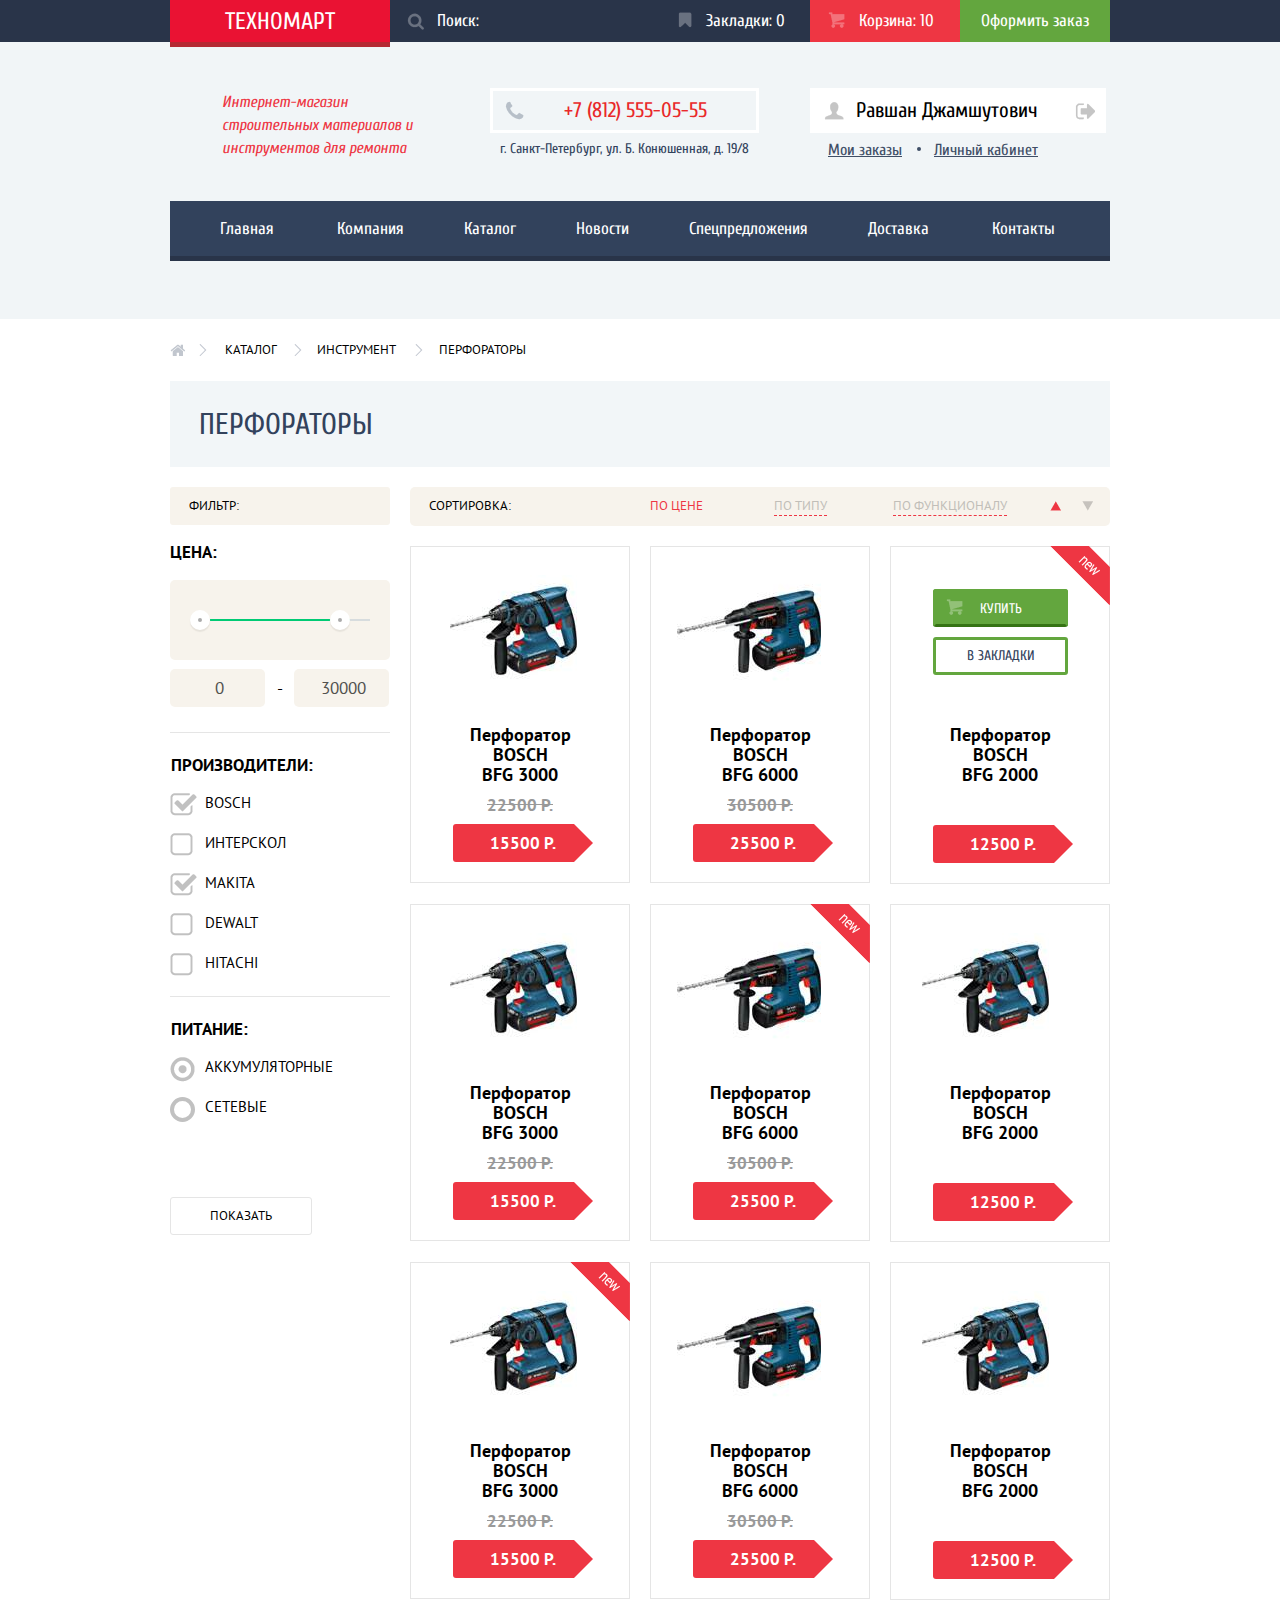
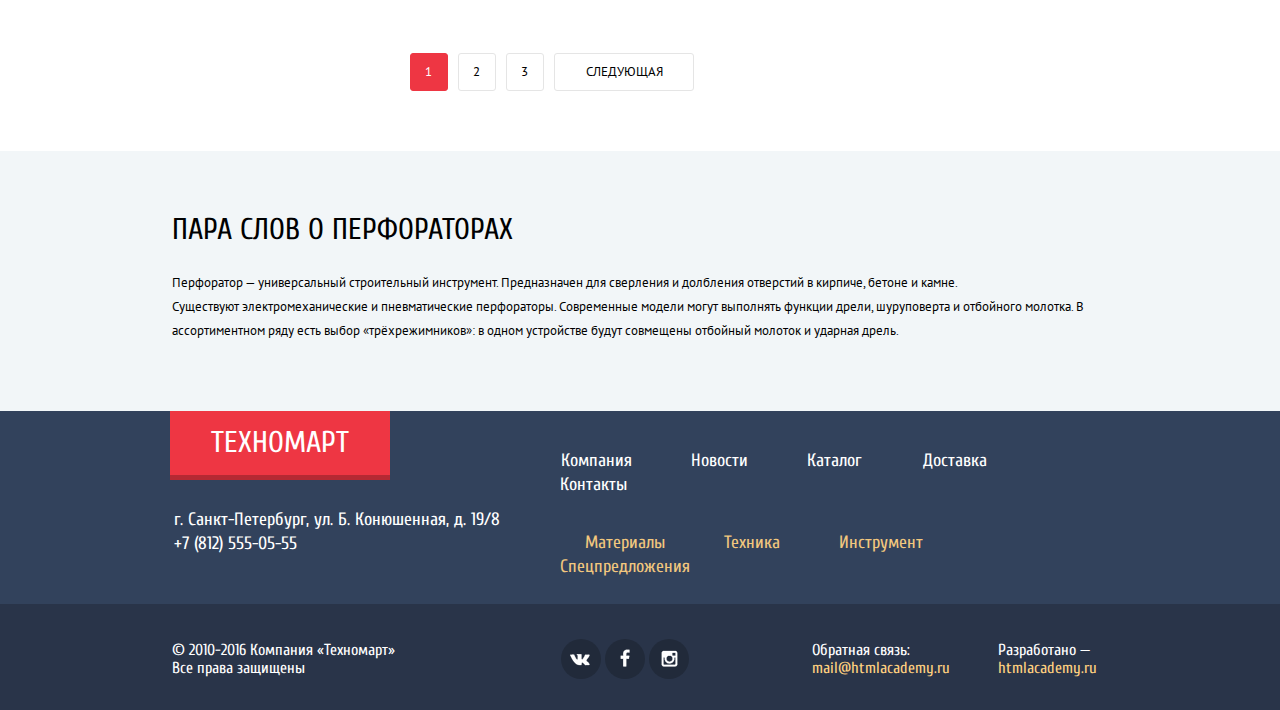
==== commit 0ee98fdc: "Финальная проверка Техномарт" ====
--- a/catalog.html
+++ b/catalog.html
@@ -5,7 +5,7 @@
     <title>HTML Academy: Техномарт</title>
     <link href="https://fonts.googleapis.com/css?family=Cuprum:400,400i,700%7CPT+Sans:400,700&amp;subset=cyrillic" rel="stylesheet">
     <link href="css/normalize.css" rel="stylesheet">
-    <link href="css/style.min.css" rel="stylesheet">
+    <link href="css/style.css" rel="stylesheet">
   </head>
   <body class="inner-page">
     <header class="header-top">
@@ -110,9 +110,9 @@
           <label for="brand-5">HITACHI</label>
         </div>
         <h2 class="filter__title  title__property">Питание:</h2>
-        <input type="radio" name="property-1" id="property-1" value="Аккумуляторные" checked>
+        <input type="radio" name="property" id="property-1" value="Аккумуляторные" checked>
         <label for="property-1">Аккумуляторные</label>
-        <input type="radio" name="property-2" id="property-2" value="Сетевые">
+        <input type="radio" name="property" id="property-2" value="Сетевые">
         <label for="property-2">Сетевые</label>
         <button class="btn" type="button">Показать</button>
       </form>
@@ -305,5 +305,7 @@
         </div>
       </form>
     </div>
+    <script src="js/popup-catalog.min.js">
+    </script>
   </body>
 </html>
--- a/css/style.css
+++ b/css/style.css
@@ -0,0 +1,2729 @@
+body {
+  min-width: 940px;
+  font-size: 13px;
+  font-family: "PT Sans", "Arial", sans-serif;
+  line-height: 24px;
+  color: #000000;
+  font-weight: 400;
+  background-color: #ffffff;
+}
+
+img {
+  max-width: 100%;
+  hyphens: auto;
+}
+
+.sprite {
+  background-image: url(spritesheet.png);
+  background-repeat: no-repeat;
+  display: block;
+}
+
+.sprite--icon-logout3 {
+  width: 21px;
+  height: 17px;
+  background-position: -10px -10px;
+}
+
+.sprite-cat-item1 {
+  width: 44px;
+  height: 65px;
+  background-position: -51px -10px;
+}
+
+.sprite-cat-item2 {
+  width: 75px;
+  height: 61px;
+  background-position: -115px -10px;
+}
+
+.sprite-cat-item3 {
+  width: 78px;
+  height: 62px;
+  background-position: -210px -10px;
+}
+
+.sprite-cat-item4 {
+  width: 59px;
+  height: 72px;
+  background-position: -308px -10px;
+}
+
+.sprite-cat-item5 {
+  width: 78px;
+  height: 63px;
+  background-position: -387px -10px;
+}
+
+.sprite-down {
+  width: 11px;
+  height: 10px;
+  background-position: -485px -10px;
+}
+
+.sprite-down2 {
+  width: 11px;
+  height: 10px;
+  background-position: -516px -10px;
+}
+
+.sprite-down3 {
+  width: 9px;
+  height: 9px;
+  background-position: -547px -10px;
+}
+
+.sprite-icon-basket {
+  width: 17px;
+  height: 16px;
+  background-position: -576px -10px;
+}
+
+.sprite-icon-bookmark {
+  width: 14px;
+  height: 16px;
+  background-position: -613px -10px;
+}
+
+.sprite-icon-check-on {
+  width: 27px;
+  height: 23px;
+  background-position: -647px -10px;
+}
+
+.sprite-icon-check-on2 {
+  width: 27px;
+  height: 23px;
+  background-position: -694px -10px;
+}
+
+.sprite-icon-circle {
+  width: 25px;
+  height: 25px;
+  background-position: -741px -10px;
+}
+
+.sprite-icon-circle2 {
+  width: 25px;
+  height: 25px;
+  background-position: -786px -10px;
+}
+
+.sprite-icon-facebook {
+  width: 10px;
+  height: 18px;
+  background-position: -831px -10px;
+}
+
+.sprite-icon-home {
+  width: 15px;
+  height: 12px;
+  background-position: -861px -10px;
+}
+
+.sprite-icon-instagramm {
+  width: 17px;
+  height: 17px;
+  background-position: -896px -10px;
+}
+
+.sprite-icon-login {
+  width: 20px;
+  height: 17px;
+  background-position: -933px -10px;
+}
+
+.sprite-icon-login-2 {
+  width: 20px;
+  height: 17px;
+  background-position: -973px -10px;
+}
+
+.sprite-icon-login-3 {
+  width: 20px;
+  height: 17px;
+  background-position: -1013px -10px;
+}
+
+.sprite-icon-logout {
+  width: 21px;
+  height: 17px;
+  background-position: -1053px -10px;
+}
+
+.sprite-icon-logout-2 {
+  width: 21px;
+  height: 17px;
+  background-position: -1094px -10px;
+}
+
+.sprite-icon-phone {
+  width: 19px;
+  height: 19px;
+  background-position: -1135px -10px;
+}
+
+.sprite-icon-search {
+  width: 17px;
+  height: 17px;
+  background-position: -1174px -10px;
+}
+
+.sprite-icon-search-red {
+  width: 17px;
+  height: 17px;
+  background-position: -1211px -10px;
+}
+
+.sprite-icon-vk {
+  width: 20px;
+  height: 12px;
+  background-position: -1248px -10px;
+}
+
+.sprite-new-flag {
+  width: 60px;
+  height: 59px;
+  background-position: -1288px -10px;
+}
+
+.sprite-shape {
+  width: 39px;
+  height: 30px;
+  background-position: -1368px -10px;
+}
+
+.sprite-shape-left {
+  width: 22px;
+  height: 40px;
+  background-position: -1427px -10px;
+}
+
+.sprite-shape-right {
+  width: 22px;
+  height: 40px;
+  background-position: -1469px -10px;
+}
+
+.sprite-shape-right2 {
+  width: 8px;
+  height: 12px;
+  background-position: -1511px -10px;
+}
+
+.sprite-up {
+  width: 11px;
+  height: 10px;
+  background-position: -1539px -10px;
+}
+
+.sprite-up2 {
+  width: 11px;
+  height: 10px;
+  background-position: -1570px -10px;
+}
+
+.sprite-up3 {
+  width: 11px;
+  height: 10px;
+  background-position: -1601px -10px;
+}
+
+.sprite-user {
+  width: 20px;
+  height: 18px;
+  background-position: -1632px -10px;
+}
+
+.sprite-user2 {
+  width: 20px;
+  height: 18px;
+  background-position: -1672px -10px;
+}
+
+.sprite-user3 {
+  width: 20px;
+  height: 18px;
+  background-position: -1712px -10px;
+}
+
+.sprite-user4-check-off {
+  width: 23px;
+  height: 23px;
+  background-position: -1752px -10px;
+}
+
+.sprite-user4-check-off2 {
+  width: 23px;
+  height: 23px;
+  background-position: -1795px -10px;
+}
+
+.header-top {
+  font-family: "Cuprum", "Arial", sans-serif;
+  font-size: 17px;
+  line-height: 18px;
+  font-weight: 400;
+  color: #ffffff;
+  background-color: #293449;
+}
+
+.container {
+  width: 940px;
+  padding: 0 10px;
+  margin: 0 auto;
+}
+
+.clearfix::after {
+  content: "";
+  display: table;
+  clear: both;
+}
+
+.container__left {
+  width: 490px;
+  float: left;
+  font-size: 0;
+}
+
+.container__left a {
+  color: #ffffff;
+  text-decoration: none;
+}
+
+.logo {
+  display: inline-block;
+  width: 110px;
+  padding: 10px 55px 8px 55px;
+  font-family: inherit;
+  font-weight: inherit;
+  font-size: 24px;
+  line-height: 24px;
+  text-transform: uppercase;
+  vertical-align: top;
+  background-color: #ea1233;
+  box-shadow: 0 5px 0 0 #b52933;
+}
+
+.logo:hover {
+  background-color: #ca2c37;
+}
+
+.logo:active {
+  background-color: #ba2732;
+}
+
+.header-top__search {
+  position: relative;
+  display: inline-block;
+  width: 270px;
+  font-size: 17px;
+  vertical-align: top;
+}
+
+.header-top__search input{
+  width: 218px;
+  padding: 10px 3px 9px 45px;
+  font-family: "Cuprum", "Arial", sans-serif;
+  font-size: 17px;
+  line-height: 18px;
+  font-weight: 400;
+  color: #ffffff;
+  border: 2px solid #293449;
+  background-color: #293449;
+}
+
+.button-form {
+  display: inline-block;
+  width: 17px;
+  height: 17px;
+  font-size: 0;
+  border: none;
+  background: transparent url("../img/spritesheet.png") no-repeat;
+  position: absolute;
+  top: 13px;
+  left: 17px;
+  background-position: -1174px -10px;
+  opacity: .3;
+}
+
+.button-form:hover {
+  opacity: 1;
+}
+
+.header-top__search input:focus {
+  color: #000000;
+  border-color: #ffffff;
+  background-color: #ffffff;
+}
+
+.header-top__search input:focus + .button-form {
+  background: transparent url("../img/spritesheet.png") no-repeat;
+  background-position: -1211px -10px;
+  opacity: 1;
+}
+
+.container__right {
+  width: 450px;
+  float: right;
+  font-size: 0;
+  text-align: center;
+}
+
+.container__right .active {
+  background-color: #ee3643;
+}
+
+.header-top__link {
+  display: inline-block;
+  padding: 12px 21px;
+  font-size: 17px;
+  line-height: 18px;
+  vertical-align: top;
+  color: #ffffff;
+  text-decoration: none;
+}
+
+.header-top__link--bookmarks {
+  position: relative;
+  width: 88px;
+  padding-left: 41px;
+}
+
+.header-top__link--bookmarks::before {
+  content: "";
+  position: absolute;
+  top: 12px;
+  left: 18px;
+  background: transparent url("../img/spritesheet.png") no-repeat;
+  width: 14px;
+  height: 16px;
+  background-position: -613px -10px;
+  opacity: .3;
+}
+
+.header-top__link--bookmarks:hover::before {
+  opacity: 1;
+}
+
+.header-top__link--bookmarks:active::before {
+  opacity: .5;
+}
+
+.header-top__link--bookmarks:active {
+  background-color: #161d29;
+  color: rgba(255, 255, 255, .6);
+}
+
+.header-top__link--basket {
+  position: relative;
+  width: 86px;
+  padding-left: 43px;
+}
+
+.header-top__link--basket::before {
+  content: "";
+  position: absolute;
+  top: 12px;
+  left: 18px;
+  background: transparent url("../img/spritesheet.png") no-repeat;
+  width: 17px;
+  height: 16px;
+  background-position: -576px -10px;
+  opacity: .3;
+}
+
+.header-top__link--basket:hover::before {
+  opacity: 1;
+}
+
+.header-top__link--basket:active::before {
+  opacity: .5;
+}
+
+.header-top__link--basket:active {
+  background-color: #161d29;
+  color: rgba(255, 255, 255, .6);
+}
+
+.header-top__link--btn {
+  width: 108px;
+  background-color: #63a63e;
+}
+
+.header-top__link--btn:hover {
+  background-color: #5fbb2d;
+}
+
+.header-top__link--btn:active {
+  background-color: #518534;
+  color: rgba(255, 255, 255, .5);
+}
+
+.header {
+  padding-top: 46px;
+  margin-bottom: 59px;
+  padding-bottom: 27px;
+  background-color: #f1f5f7;
+}
+
+.inner-page .header {
+  margin-bottom: 0;
+  padding-bottom: 29px;
+}
+
+.header .container {
+  margin-bottom: 37px;
+}
+
+.inner-page .header .container {
+  margin-bottom: 34px;
+}
+
+.header__name {
+  width: 200px;
+  float: left;
+  margin-right: 20px;
+  padding: 3px 48px 3px 52px;
+  font-family: "Cuprum", "Arial", sans-serif;
+  font-size: 16px;
+  line-height: 23px;
+  font-weight: 400;
+  font-style: italic;
+  color: #ee3643;
+}
+
+.header__contacts {
+  width: 300px;
+  float: left;
+  margin-right: 20px;
+}
+
+.header__btn {
+  position: relative;
+  display: inline-block;
+  margin-bottom: 4px;
+  font-family: "Cuprum", "Arial", sans-serif;
+  font-size: 21px;
+  line-height: 25px;
+  font-weight: 400;
+  color: #e9292a;
+  vertical-align: top;
+  padding: 7px 49px 7px 71px;
+  border: 3px solid #ffffff;
+}
+
+.header__btn::before {
+  content: "";
+  position: absolute;
+  top: 10px;
+  left: 12px;
+  background: transparent url("../img/spritesheet.png") no-repeat;
+  width: 19px;
+  height: 19px;
+  background-position: -1135px -10px;
+}
+
+.header__contacts small {
+  padding-left: 10px;
+  font-family: "Cuprum", "Arial", sans-serif;
+  font-size: 14px;
+  line-height: 24px;
+  font-weight: 400;
+  color: #32425c;
+}
+
+.header__user-block {
+  position: relative;
+  width: 300px;
+  float: right;
+  font-size: 0;
+}
+
+.header__link {
+  display: inline-block;
+  padding: 10px 25px;
+  font-family: "Cuprum", "Arial", sans-serif;
+  font-size: 21px;
+  line-height: 25px;
+  font-weight: 400;
+  color: #000000;
+  text-decoration: none;
+  vertical-align: top;
+  text-align: center;
+  background-color: #ffffff;
+  border: none;
+  cursor: pointer;
+}
+
+.header__link--login {
+  position: relative;
+  padding-left: 47px;
+  margin-right: 10px;
+  margin-left: 18px;
+}
+
+.header__link--login::before {
+  content: "";
+  position: absolute;
+  top: 14px;
+  left: 15px;
+  background: transparent url("../img/spritesheet.png") no-repeat;
+  width: 20px;
+  height: 17px;
+  background-position: -933px -10px;
+}
+
+.header__link:hover {
+  color: #ee3643;
+}
+
+.header__link--login:hover::before {
+  background: transparent url("../img/spritesheet.png") no-repeat;
+  background-position: -973px -10px;
+}
+
+.header__link:active {
+  color: rgba(0, 0, 0, .3);
+}
+
+.header__link--login:active::before {
+  background: transparent url("../img/spritesheet.png") no-repeat;
+  background-position: -1013px -10px;
+}
+
+.user-name {
+  position: relative;
+  margin-bottom: 8px;
+  display: inline-block;
+  padding: 10px 68px 10px 46px;
+  font-family: "Cuprum", "Arial", sans-serif;
+  font-size: 21px;
+  line-height: 25px;
+  font-weight: 400;
+  color: #000000;
+  vertical-align: top;
+  text-align: center;
+  background-color: #ffffff;
+  border: none;
+  cursor: pointer;
+}
+
+.user-name::before {
+  content: "";
+  position: absolute;
+  top: 14px;
+  left: 14px;
+  background: transparent url("../img/spritesheet.png") no-repeat;
+  width: 20px;
+  height: 18px;
+  background-position: -1632px -10px;
+}
+
+.user-name:hover::before {
+  background: transparent url("../img/spritesheet.png") no-repeat;
+   background-position: -1672px -10px;
+}
+
+.user-name:active::before {
+  background: transparent url("../img/spritesheet.png") no-repeat;
+  background-position: -1712px -10px;
+}
+
+.user-name::after {
+  content: "";
+  position: absolute;
+  top: 15px;
+  right: 11px;
+  background: transparent url("../img/spritesheet.png") no-repeat;
+  width: 20px;
+  height: 17px;
+  background-position: -1053px -10px;
+}
+
+.user-name:hover::after {
+  background: transparent url("../img/spritesheet.png") no-repeat;
+  background-position: -1094px -10px;
+}
+
+.user-name:active::after {
+  background: transparent url("../img/spritesheet.png") no-repeat;
+  background-position: -10px -10px;
+}
+
+.user-name:active {
+  color: rgba(0, 0, 0, .3);
+}
+
+.user-order,
+.user-cabinet {
+  display: inline-block;
+  font-family: "Cuprum", "Arial", sans-serif;
+  font-size: 16px;
+  line-height: 18px;
+  font-weight: 400;
+  color: #3f4e66;
+  visibility: top;
+}
+
+.header__user-block i {
+  position: absolute;
+  top: 59px;
+  left: 107px;
+  display: inline-block;
+  width: 4px;
+  height: 4px;
+  border-radius: 50%;
+  background-color: #3f4e66;
+}
+
+.user-order {
+  margin-left: 18px;
+  margin-right: 32px;
+}
+
+.user-order:hover,
+.user-cabinet:hover {
+  color: #ee3643;
+}
+
+.user-order:active,
+.user-cabinet:active {
+  color: rgba(50, 66, 92, .3);
+}
+
+.container__nav {
+  font-family: "Cuprum", "Arial", sans-serif;
+  font-size: 0;
+  line-height: 21px;
+  font-weight: 400;
+  color: #ffffff;
+  background-color: #32425c;
+  box-shadow: 0 5px 0 0 #293449;
+  margin: 0;
+  padding: 0;
+  list-style: none;
+}
+
+.container__nav--item {
+  display: inline-block;
+  font-size: 17px;
+  line-height: 21px;
+  vertical-align: top;
+}
+
+.block {
+  display: block;
+  padding-top: 17px;
+  padding-bottom: 17px;
+  margin: 0;
+  color: #ffffff;
+  text-decoration: none;
+}
+
+.block--1 {
+  padding: 17px 33px 17px 50px;
+}
+
+.block--2,
+.block--3,
+.block--4,
+.block--5,
+.block--6 {
+  padding: 17px 30px;
+}
+
+.block--7 {
+  padding: 17px 54px 17px 33px;
+}
+
+.block:hover {
+  background-color: #293449;
+}
+
+.block:active {
+  background-color: #293449;
+  color: rgba(255, 255, 255, .5);
+}
+
+.categories {
+  margin-bottom: 20px;
+  font-family: "Cuprum", "Arial", sans-serif;
+  font-size: 24px;
+  line-height: 30px;
+  font-weight: 700;
+  color: #ffffff;
+}
+
+.categories .cat-item {
+  width: 300px;
+  float: left;
+  margin-right: 20px;
+}
+
+.categories .cat-item:last-child {
+  margin-right: 0px;
+}
+
+.slider-categories {
+  margin-bottom: 53px;
+}
+
+.container-left {
+  float: left;
+  width: 620px;
+  background-color: #ffffff;
+}
+
+.slider {
+  position: relative;
+  width: 620px;
+  height: 266px;
+}
+
+.slider input[type=radio] {
+  position: absolute;
+  opacity: 0;
+}
+
+.slider-controls {
+  position: absolute;
+  bottom: 36px;
+  left: 50%;
+  width: 100px;
+  height: 10px;
+  margin-left: -50px;
+  text-align: center;
+  z-index: 100;
+}
+
+.slider-controls label {
+  display: inline-block;
+  width: 6px;
+  height: 6px;
+  margin: 0 5px;
+  background-color: #ffffff;
+  border: 2px solid #ffffff;
+  vertical-align: top;
+  border-radius: 50%;
+  cursor: pointer;
+}
+
+#btn-1:checked ~ .slider-controls label[for="btn-1"],
+#btn-2:checked ~ .slider-controls label[for="btn-2"] {
+  background-color: #ee3643;
+}
+
+.slide {
+  position: absolute;
+  top: 0;
+  left: 0;
+  width: 100%;
+  height: 100%;
+  overflow: hidden;
+}
+
+.slide__text {
+  width: 248px;
+  padding: 0;
+  margin: 19px 25px 120px 25px;
+  color: #ffffff;
+}
+
+.slide__title {
+  font-family: "Cuprum", "Arial", sans-serif;
+  font-size: 36px;
+  line-height: 43px;
+  font-weight: 700;
+  text-transform: uppercase;
+}
+
+.slide__text b {
+  font-family: "PT Sans", "Arial", sans-serif;
+  font-size: 18px;
+  line-height: 24px;
+  font-weight: 400;
+}
+
+.slide .btn {
+  margin-left: 25px;
+  margin-bottom: 22px;
+  padding-left: 50px;
+  padding-right: 46px;
+  background-color: #ee3643;
+}
+
+.slide .btn:hover {
+  background-color: #ca2c37;
+}
+
+.slide .btn:active {
+  background-color: #ba2732;
+}
+
+.slide__button {
+  display: inline-block;
+  width: 22px;
+  height: 40px;
+  font-size: 0;
+  border: none;
+  background: transparent url("../img/spritesheet.png") no-repeat;
+}
+
+.slide__button--left {
+  position: absolute;
+  top: 114px;
+  left: 24px;
+  background-position: -1427px -10px;
+}
+
+.slide__button--right {
+  position: absolute;
+  top: 114px;
+  right: 21px;
+  background-position: -1469px -10px;
+}
+
+.slide:nth-child(1) {
+  background: url("../img/slider-1.jpg") no-repeat 100% 100%;
+}
+
+.slide:nth-child(1) {
+  display: block;
+}
+
+.slide:nth-child(2) {
+  background: url("../img/slider-2.jpg") no-repeat 100% 100%;
+}
+
+.slide {
+  display: none;
+}
+
+#btn-1:checked ~ .slides .slide:nth-child(1) {
+  display: block;
+}
+
+#btn-2:checked ~ .slides .slide:nth-child(2) {
+  display: block;
+}
+
+.container-right {
+  width: 300px;
+  float: right;
+  font-family: "Cuprum", "Arial", sans-serif;
+  font-size: 24px;
+  line-height: 30px;
+  font-weight: 700;
+  color: #ffffff;
+}
+
+.container-right .cat-item {
+  display: inline-block;
+  width: 300px;
+  margin-bottom: 20px;
+  vertical-align: top;
+}
+
+.container-right .cat-item:last-child {
+  margin-bottom: 0px;
+}
+
+.cat-item {
+  position: relative;
+}
+
+.cat-item--orange {
+  background-color: #f6b22d;
+}
+
+.cat-item--orange::before {
+  content: "";
+  position: absolute;
+  top: 31px;
+  right: 43px;
+  background: transparent url("../img/spritesheet.png") no-repeat;
+  width: 44px;
+  height: 65px;
+  background-position: -51px -10px;
+}
+
+.cat-item--new::after {
+  content: "";
+  position: absolute;
+  top: 0;
+  right: 0;
+  background: transparent url("../img/spritesheet.png") no-repeat;
+  width: 60px;
+  height: 59px;
+  background-position: -1288px -10px;
+  z-index: 10;
+}
+
+.cat-item--blue {
+  background-color: #4aafde;
+}
+
+.cat-item--blue::before {
+  content: "";
+  position: absolute;
+  top: 33px;
+  right: 28px;
+  background: transparent url("../img/spritesheet.png") no-repeat;
+  width: 75px;
+  height: 61px;
+  background-position: -115px -10px;
+}
+
+.cat-item--violet {
+  background-color: #cc79d1;
+}
+
+.cat-item--violet::before {
+  content: "";
+  position: absolute;
+  top: 32px;
+  right: 31px;
+  background: transparent url("../img/spritesheet.png") no-repeat;
+  width: 78px;
+  height: 62px;
+  background-position: -210px -10px;
+}
+
+.cat-item--green {
+  background-color: #85d179;
+}
+
+.cat-item--green::before {
+  content: "";
+  position: absolute;
+  top: 26px;
+  right: 45px;
+  background: transparent url("../img/spritesheet.png") no-repeat;
+  width: 59px;
+  height: 72px;
+  background-position: -308px -10px;
+}
+
+.cat-item--delivery {
+  background-color: #f6b22d;
+}
+
+.cat-item--delivery::before {
+  content: "";
+  position: absolute;
+  top: 32px;
+  right: 31px;
+  background: transparent url("../img/spritesheet.png") no-repeat;
+  width: 78px;
+  height: 63px;
+  background-position: -387px -10px;
+}
+
+.cat-item__title {
+  padding: 0;
+  margin: 21px 23px 12px 23px;
+}
+
+.btn {
+  display: inline-block;
+  padding: 12px 24px 10px 24px;
+  border-radius: 3px;
+  font-family: "Cuprum", "Arial", sans-serif;
+  font-size: 14px;
+  line-height: 18px;
+  font-weight: 400;
+  color: #ffffff;
+  text-transform: uppercase;
+  text-decoration: none;
+  vertical-align: top;
+  text-align: center;
+  background-color: rgba(0, 0, 0, .1);
+  border: none;
+  cursor: pointer;
+}
+
+.cat-item__btn {
+  margin-left: 25px;
+  margin-bottom: 20px;
+}
+
+.cat-item__btn:hover {
+  background-color: rgba(0, 0, 0, .2);
+}
+
+.cat-item__btn:active {
+  background-color: rgba(0, 0, 0, .3);
+}
+
+.container-right .cat-item__btn {
+  margin-left: 23px;
+}
+
+.cat-item--blue .cat-item__btn {
+  padding: 12px 27px 10px 27px;
+}
+
+.cat-item--violet .cat-item__btn {
+  margin-left: 23px;
+  padding: 12px 31px 10px 31px;
+}
+
+.cat-item--delivery .cat-item__btn {
+  padding: 12px 37px 10px 37px;
+}
+
+.title-color {
+  position: relative;
+  width: 940px;
+  margin-bottom: 20px;
+  font-size: 0;
+  background-color: #f7f3ec;
+}
+
+.title-color .title {
+  display: inline-block;
+  margin: 30px;
+  margin-top: 31px;
+  font-family: "Cuprum", "Arial", sans-serif;
+  font-size: 30px;
+  line-height: 30px;
+  font-weight: 400;
+  color: #32425c;
+  vertical-align: top;
+  text-transform: uppercase;
+}
+
+.title-color .title-color__brands {
+  margin: 31px 30px 30px 25px;
+}
+
+.title-color .btn {
+  position: absolute;
+  top: 25px;
+  right: 24px;
+  width: 205px;
+  background-color: #ee3643;
+}
+
+.title-color .btn:hover {
+  background-color: #ca2c37;
+}
+
+.title-color .btn:active {
+  background-color: #ba2732;
+}
+
+.product {
+  width: 940px;
+  padding: 0;
+  margin: 0 auto;
+  margin-bottom: 19px;
+  font-family: "PT Sans", "Arial", sans-serif;
+  font-size: 0;
+  line-height: 20px;
+  color: #000000;
+  font-weight: 700;
+  background-color: #ffffff;
+}
+
+.product__item {
+  position: relative;
+  display: inline-block;
+  width: 218px;
+  margin-right: 20px;
+  text-align: center;
+  vertical-align: top;
+  font-size: 18px;
+  border: 1px solid #e5e5e5;
+  background-color: #ffffff;
+}
+
+.product__item:last-child {
+  margin-right: 0px;
+}
+
+.product__item .actions {
+  position: absolute;
+  top: 0;
+  left: 0;
+  width: 218px;
+  height: 88px;
+  padding: 42px 0;
+  background-color: rgba(255,255,255,0.9);
+  z-index: 10;
+}
+
+.btn__basket,
+.btn__bookmarks {
+  position: relative;
+  display: block;
+  width: 70px;
+  margin: 0 auto;
+  margin-bottom: 10px;
+  padding: 7px 29px 7px 30px;
+  border: 3px solid #63a63e;
+  border-bottom-color: #367315;
+  background-color:#63a63e;
+}
+
+.btn__basket {
+  padding: 8px 29px 6px 30px;
+}
+
+.btn__basket:hover {
+  background-color: #5fbb2d;
+}
+
+.btn__basket:active {
+  background-color: #518534;
+}
+
+.btn__bookmarks:hover {
+  border: 3px solid #32425c;
+}
+
+.btn__bookmarks:active {
+  border: 3px solid rgba(50, 66, 92, .3);
+  color: rgba(50, 66, 92, .3);
+}
+
+.btn__basket::before {
+  content: "";
+  position: absolute;
+  top: 7px;
+  left: 10px;
+  background: transparent url("../img/spritesheet.png") no-repeat;
+  width: 17px;
+  height: 16px;
+  background-position: -576px -10px;
+  opacity: .3;
+}
+
+.btn__basket:hover::before {
+  opacity: 1;
+}
+
+.btn__basket:active::before {
+  opacity: 1;
+}
+
+.btn__bookmarks {
+  color: #32425c;
+  background-color: #ffffff;
+  border-bottom-color: #63a63e;
+}
+
+.product__item .actions {
+  display: none;
+}
+
+.product__item:hover .actions {
+  display: block;
+  background-color: #ffffff;
+}
+
+.product__item:hover {
+  box-shadow: 0 10px 25px rgba(41, 52, 73, .5);
+}
+
+ .product__active .actions {
+  display: block;
+  background-color: #ffffff;
+}
+
+.product__item .image-1 {
+  margin: 5px 18px 0 16px;
+  width: 184px;
+  height: 164px;
+}
+
+.product__item .image-2 {
+  margin: 28px 52px 38px 39px;
+  width: 127px;
+  height: 112px;
+}
+
+.product__item .image-3 {
+  margin: 21px 48px 29px 26px;
+  width: 144px;
+  height: 128px;
+}
+
+.product__item .image-4 {
+  margin: 28px 60px 38px 31px;
+  width: 127px;
+  height: 112px;
+}
+
+.product__item b {
+  display: block;
+  min-height: 40px;
+  padding: 0 30px;
+  margin-top: 10px;
+  margin-bottom: 11px;
+}
+
+.product__item span {
+  display: block;
+  min-height: 20px;
+  font-size: 17px;
+  line-height: 18px;
+  padding: 0 30px;
+  margin-bottom: 8px;
+  color: #999999;
+  text-decoration: line-through;
+}
+
+.product__item .btn__arrow {
+  position: relative;
+  margin-bottom: 20px;
+  width: 140px;
+  margin-left: 6px;
+  padding: 10px 0;
+  font-family: "PT Sans", "Arial", sans-serif;
+  font-size: 17px;
+  line-height: 18px;
+  color: #ffffff;
+  font-weight: 700;
+  text-decoration: none;
+  border-radius: 3px;
+  background-color: #ee3643;
+}
+
+.product__item .btn__arrow::after {
+  content: "";
+  position: absolute;
+  top: 0;
+  right: -19px;
+  width: 0;
+  height: 0;
+  border: 19px solid #ffffff;
+  border-left-color: #ee3643;
+}
+
+.product__item .name {
+  margin-bottom: 40px;
+}
+
+.product__item--new::before {
+  content: "";
+  position: absolute;
+  top: -1px;
+  right: -1px;
+  background: transparent url("../img/spritesheet.png") no-repeat;
+  width: 60px;
+  height: 59px;
+  background-position: -1288px -10px;
+  z-index: 20;
+}
+
+.catalog-list .product {
+  width: 700px;
+  margin-bottom: 53px;
+  background-color: #ffffff;
+}
+
+.catalog-list .product__item:nth-child(3n) {
+  margin-right: 0px;
+}
+
+.catalog-list .product__item {
+  margin-bottom: 20px;
+}
+
+.catalog-list .product__item:nth-child(7),
+.catalog-list .product__item:nth-child(8),
+.catalog-list .product__item:nth-child(9) {
+  margin-bottom: 0px;
+}
+
+.catalog__nav {
+  width: 380px;
+  font-size: 0;
+}
+
+.catalog__btn {
+  display: inline-block;
+  margin-right: 10px;
+  min-width: 8px;
+  padding: 9px 14px;
+  font-family: "PT Sans", "Arial", sans-serif;
+  font-size: 13px;
+  line-height: 18px;
+  font-weight: 400;
+  vertical-align: top;
+  color: #000000;
+  text-decoration: none;
+  text-transform: uppercase;
+  border: 1px solid #e5e5e5;
+  border-radius: 3px;
+  background-color: #ffffff;
+}
+
+.catalog__btn--go {
+  width: 77px;
+  padding: 9px 30px 9px 31px;
+}
+
+.catalog__btn:hover {
+  border-color: #bdc6ca;
+}
+
+.catalog__btn:active {
+  border-color: #ee3643;
+}
+
+.catalog__nav .active {
+  color: #ffffff;
+  background-color: #ee3643;
+  border-color: #ee3643;
+}
+
+.brands {
+  padding: 0;
+  font-size: 0;
+  margin-bottom: 85px;
+}
+
+.brands__item {
+  display: inline-block;
+  width: 218px;
+  margin-right: 20px;
+  margin-bottom: 20px;
+  border: 1px solid #e7e7e7;
+  vertical-align: top;
+  text-align: center;
+  background-color: #ffffff;
+}
+
+.brands__item-1 {
+  padding-top: 52px;
+  padding-bottom: 41px;
+}
+
+.brands__item-2 {
+  padding-top: 49px;
+  padding-bottom: 41px;
+}
+
+.brands__item-3 {
+  padding-top: 47px;
+  padding-bottom: 39px;
+}
+
+.brands__item-4 {
+  padding-top: 20px;
+  padding-bottom: 22px;
+}
+
+.brands__item-5 {
+  padding-top: 57px;
+  padding-bottom: 43px;
+}
+
+.brands__item-6 {
+  padding-top: 34px;
+  padding-bottom: 24px;
+}
+
+.brands__item-7 {
+  padding-top: 22px;
+  padding-bottom: 13px;
+}
+
+.brands__item-8 {
+  padding-top: 33px;
+  padding-bottom: 28px;
+}
+
+.brands__item:nth-child(4n) {
+  margin-right: 0;
+}
+
+.brands__item:nth-child(5),
+.brands__item:nth-child(6),
+.brands__item:nth-child(7),
+.brands__item:nth-child(8) {
+  margin-bottom: 0;
+}
+
+.brands__item:hover {
+  box-shadow: 0 10px 25px rgba(41, 52, 73, .5);
+}
+
+.brands__item:active {
+  box-shadow: 0 4px 25px rgba(41, 52, 73, .5);
+  opacity: .3;
+}
+
+.service {
+  padding-top: 63px;
+  margin-bottom: 77px;
+  background-color: #f2f6f8;
+}
+
+.service__slider {
+  position: relative;
+  width: 940px;
+  height: 459px;
+  margin: 0 auto;
+}
+
+.service__slider input[type=radio] {
+  position:absolute;
+  opacity: 0;
+}
+
+.service__slider-controls {
+  position: absolute;
+  top: 175px;
+  left: 0;
+  width: 240px;
+  height: 183px;
+  z-index: 100;
+  background-color: #405069;
+}
+
+.service__slider-controls label {
+  display: block;
+  width: 196px;
+  padding: 13px 22px 16px 22px;
+  color: #ffffff;
+  font-family: "Cuprum", "Arial", sans-serif;
+  font-size: 21px;
+  line-height: 30px;
+  font-weight: 700;
+  color: #ffffff;
+  border-radius: 0;
+  box-shadow: 0 1px 0 0 #293449;
+  background: #32425c url("../img/line.png") no-repeat 230px -49px;
+}
+
+.service__delivery {
+  margin-top: 1px;
+  margin-bottom: 2px;
+}
+
+.service__guarantee {
+  margin-bottom: 2px;
+}
+
+.service__credit {
+  margin-bottom: 1px;
+}
+.service__slider-controls label:hover {
+  background-color: #293449;
+}
+
+.service__slider-controls label.active {
+  background-color: #ffffff;
+  color: #32425c;
+  box-shadow: 0 1px 0 0 #ffffff;
+}
+
+#btn--1:checked ~ .service__slider-controls label[for="btn--1"],
+#btn--2:checked ~ .service__slider-controls label[for="btn--2"],
+#btn--3:checked ~ .service__slider-controls label[for="btn--3"] {
+  margin: 0;
+  padding: 13px 22px 17px 22px;
+  background: #ffffff url("../img/line.png") no-repeat 230px -49px;
+  color: #32425c;
+  box-shadow: 0 1px 0 0 #ffffff;
+}
+
+.service__slide {
+  position: absolute;
+  top: 0;
+  right: 0;
+  width: 100%;
+  height: 100%;
+  overflow: hidden;
+}
+
+.service__content--1 {
+  width: 400px;
+  margin-bottom: 72px;
+}
+
+.title {
+  margin: 0;
+  margin-top: 2px;
+  margin-bottom: 26px;
+  font-family: "Cuprum", "Arial", sans-serif;
+  font-size: 30px;
+  line-height: 30px;
+  font-weight: 400;
+  color: #000000;
+  text-transform: uppercase;
+}
+
+.service__content--2 {
+  width: 380px;
+  margin-left: 321px;
+}
+
+.service__content--title {
+  display: block;
+  margin-bottom: 31px;
+  font-family: "Cuprum", "Arial", sans-serif;
+  font-size: 36px;
+  line-height: 24px;
+  font-weight: 400;
+  color: #32425c;
+  text-transform: uppercase;
+}
+
+.service__content .btn {
+  width: 195px;
+  background-color: #ee3643;
+}
+
+.service__content .btn {
+  width: 195px;
+  background-color: #ee3643;
+}
+
+.service__content .btn:hover {
+  background-color: #ca2c37;
+}
+
+.service__content .btn:active {
+  background-color: #ba2732;
+}
+
+.service__slide:nth-child(1) {
+  background: url("../img/line.png") no-repeat 230px  126px, #f2f6f8 url("../img/delivery.png") no-repeat 100% 198px;
+}
+
+.service__slide:nth-child(2) {
+  background: url("../img/line.png") no-repeat 230px  126px, #f2f6f8 url("../img/guarantee.png") no-repeat 100% 176px;
+}
+
+.service__slide:nth-child(3) {
+  background: url("../img/line.png") no-repeat 230px 126px, #f2f6f8 url("../img/credit.png") no-repeat 100% 174px;
+}
+
+.service__slide {
+  display: none;
+}
+
+#btn--1:checked ~ .service__slides .service__slide:nth-child(1) {
+  display: block;
+}
+#btn--2:checked ~ .service__slides .service__slide:nth-child(2) {
+    display: block;
+}
+#btn--3:checked ~ .service__slides .service__slide:nth-child(3) {
+    display: block;
+}
+
+.content {
+  width: 540px;
+  float: left;
+  color: #000000;
+  background-color: #ffffff;
+}
+
+.content-contacts .title {
+  margin: 0;
+  font-size: 30px;
+  line-height: 36px;
+  margin-bottom: 22px;
+}
+
+.content .text {
+  margin: 0;
+  margin-left: 1px;
+  margin-bottom: 20px;
+}
+
+.content .text-1 {
+  margin-bottom: 24px;
+}
+
+.service__content--text {
+  padding-right: 100px;
+}
+
+.content__delivery {
+  margin: 0;
+  padding: 0;
+  list-style: none;
+}
+
+.content__delivery li {
+  margin: 0;
+  margin-bottom: 20px;
+  padding-right: 320px;
+  font-family: "Cuprum", "Arial", sans-serif;
+  font-size: 18px;
+  line-height: 20px;
+  font-weight: 400;
+}
+
+.content__delivery i {
+  display: inline-block;
+  margin: 9px 11px 9px 0;
+  width: 25px;
+  height: 2px;
+  vertical-align: top;
+  background-color: #fb565a;
+}
+
+.content .btn {
+  margin-top: 16px;
+  width: 172px;
+  background-color: #ee3643;
+}
+
+.contacts {
+  width: 300px;
+  float: right;
+}
+
+.contacts p {
+  margin: 0;
+  margin-bottom: 30px;
+}
+
+.contacts__map {
+  height: 158px;
+  margin: 0;
+  margin-bottom: 40px;
+  background-color: #f2f6f8;
+}
+
+.contacts img {
+  width: 300px;
+  height: 158px;
+}
+
+.contacts .btn {
+  width: 252px;
+  background-color: #ee3643;
+}
+
+.content-contacts .btn:hover {
+  background-color: #ca2c37;
+}
+
+.content-contacts .btn:active {
+  background-color: #ba2732;
+}
+
+.breadcrumbs {
+  padding-top: 22px;
+  padding-bottom: 16px;
+  background-color: #ffffff;
+  font-size: 0;
+}
+
+.breadcrumbs a,
+.breadcrumbs span {
+  position: relative;
+  display: inline-block;
+  font-family: "PT Sans", "Arial", sans-serif;
+  font-size: 13px;
+  line-height: 18px;
+  color: #000000;
+  font-weight: 400;
+  vertical-align: top;
+  text-transform: uppercase;
+  text-decoration: none;
+}
+
+.breadcrumbs__link--home {
+  width: 15px;
+  height: 18px;
+  background-color: #ffffff;
+}
+
+.breadcrumbs__link--home::before {
+  content: "";
+  position: absolute;
+  top: 3px;
+  left: 0;
+  background: transparent url("../img/spritesheet.png") no-repeat;
+  width: 15px;
+  height: 12px;
+  background-position: -861px -10px;
+}
+
+.breadcrumbs__link--catalog {
+  padding-left: 40px;
+}
+
+.breadcrumbs__link--catalog::before {
+  content: "";
+  position: absolute;
+  top: 3px;
+  left: 14px;
+  background: transparent url("../img/spritesheet.png") no-repeat;
+  width: 8px;
+  height: 12px;
+  background-position: -1511px -10px;
+}
+
+.breadcrumbs__link--tool {
+  padding-left: 40px;
+}
+
+.breadcrumbs__link--tool::before {
+  content: "";
+  position: absolute;
+  top: 3px;
+  left: 17px;
+  background: transparent url("../img/spritesheet.png") no-repeat;
+  width: 8px;
+  height: 12px;
+  background-position: -1511px -10px;
+}
+
+.breadcrumbs span {
+  padding-left: 43px;
+}
+
+.breadcrumbs span::before {
+  content: "";
+  position: absolute;
+  top: 3px;
+  left: 19px;
+  background: transparent url("../img/spritesheet.png") no-repeat;
+  width: 8px;
+  height: 12px;
+  background-position: -1511px -10px;
+}
+
+.catalog__title {
+  margin: 0;
+  margin-bottom: 20px;
+  padding: 29px 30px 27px 29px;
+  font-family: "Cuprum", "Arial", sans-serif;
+  font-size: 30px;
+  line-height: 30px;
+  font-weight: 400;
+  color: #32425c;
+  text-transform: uppercase;
+  background-color: #f2f6f8;
+}
+
+.filter {
+  width: 220px;
+  float: left;
+  margin-right: 20px;
+  font-family: "PT Sans", "Arial", sans-serif;
+  font-size: 15px;
+  line-height: 20px;
+  color: #000000;
+  font-weight: 400;
+  text-transform: uppercase;
+  background-color: #ffffff;
+}
+
+.filter span {
+  display: block;
+  width: 182px;
+  padding: 10px 19px;
+  border-radius: 3px;
+  font-size: 13px;
+  line-height: 18px;
+  text-transform: uppercase;
+  background-color: #f7f3ec;
+}
+
+.filter__title {
+  margin: 0;
+  width: 220px;
+  padding-top: 12px;
+  padding-bottom: 13px;
+  font-size: 17px;
+  line-height: 30px;
+  text-transform: uppercase;
+  background-color: #ffffff;
+}
+
+.range-filter {
+  width: 220px;
+}
+
+.range-filter__controls {
+  position: relative;
+  height: 41px;
+  padding-top: 39px;
+  padding-right: 20px;
+  padding-left: 20px;
+  margin-bottom: 9px;
+  border-radius: 5px;
+  background-color: #f7f3ec;
+  overflow: hidden;
+}
+
+.range-filter__controls .scale {
+  height: 2px;
+  background-color: #d7dcde;
+}
+
+.range-filter__controls .bar {
+  width: 140px;
+  height: 2px;
+  background-color: #00ca74;
+}
+
+.range-filter__controls .toggle {
+  position: absolute;
+  top: 30px;
+  left: 0;
+  width: 4px;
+  height: 4px;
+  cursor: pointer;
+  border: 8px solid #ffffff;
+  border-radius: 50%;
+  box-shadow: 0 2px 1px 0 #e7e3dc;
+  background-color: #ababab;
+}
+
+.range-filter__controls .toggle-min {
+  left: 20px;
+}
+
+.range-filter__controls .toggle-max {
+  left: 160px;
+}
+
+.price-controls {
+  font-size: 0;
+  margin-bottom: 25px;
+}
+
+.price-controls label {
+  display: inline-block;
+  font-size: 17px;
+}
+
+.price-controls .min-price {
+  margin-right: 12px;
+}
+
+.price-controls input {
+  font-family: "PT Sans", "Arial", sans-serif;
+  font-size: 17px;
+  line-height: 18px;
+  color: #52514f;
+  font-weight: 400;
+  text-align: center;
+  width: 71px;
+  padding: 10px;
+  padding-left: 14px;
+  margin-left: 11px;
+  border: none;
+  border-radius: 5px;
+  background-color: #f7f3ec;
+}
+
+.min-price input {
+  margin-left: 0;
+}
+
+.price-controls .min-price {
+  margin-right: 12px;
+}
+
+.filter__brand {
+  width: 220px;
+  padding-bottom: 23px;
+  border-top: 1px solid #e5e5e5;
+  border-bottom: 1px solid #e5e5e5;
+}
+
+.filter__brand .filter__title,
+.title__property {
+  padding-left: 1px;
+  padding-top: 17px;
+  padding-bottom: 13px;
+}
+
+.filter__brand input[type="checkbox"],
+input[type="radio"] {
+  display: none;
+}
+
+.filter__brand input[type="checkbox"] + label {
+  position: relative;
+  display: block;
+  line-height: 20px;
+  padding-left: 35px;
+  cursor: pointer;
+}
+
+.filter__brand input[type="checkbox"] + label::before {
+  content: "";
+  position: absolute;
+  top: 0;
+  left: 0;
+  width: 23px;
+  height: 23px;
+  background: transparent url("../img/spritesheet.png") no-repeat;
+  background-position: -1752px -10px;
+}
+
+.filter__brand input[type="checkbox"] + label:hover::before {
+  background: transparent url("../img/spritesheet.png") no-repeat;
+  background-position: -1795px -10px;
+}
+
+.filter__brand input[type="checkbox"]:checked + label::after {
+  content: "";
+  position: absolute;
+  top: 0;
+  left: 0;
+  width: 27px;
+  height: 23px;
+  background: transparent url("../img/spritesheet.png") no-repeat;
+  background-position: -647px -10px;
+}
+
+.filter__brand input[type="checkbox"]:checked + label::before {
+  display: none;
+}
+
+.filter__brand input[type="checkbox"]:checked + label:hover::after {
+  background: transparent url("../img/spritesheet.png") no-repeat;
+  background-position: -694px -10px;
+}
+
+.filter__brand input[type="checkbox"]:checked + label:disabled::before {
+  cursor: default;
+  opacity: 0.3;
+}
+
+.filter__brand input[type="checkbox"]:checked + label:disabled::after {
+  cursor: default;
+  opacity: 0.3;
+}
+
+input[type="radio"] + label {
+  position: relative;
+  display: block;
+  line-height: 20px;
+  margin-bottom: 20px;
+  padding-left: 35px;
+  cursor: pointer;
+}
+
+input[type="radio"] + label::before {
+  content: "";
+  position: absolute;
+  top: 0;
+  left: 0;
+  width: 17px;
+  height: 17px;
+  border: 4px solid #c1c1c1;
+  border-radius: 50%;
+  background-color: #ffffff;
+}
+
+input[type="radio"] + label:hover::before {
+  border-color: #b5b5b5;
+}
+
+input[type="radio"]:checked + label::after {
+  content: "";
+  position: absolute;
+  top: 0;
+  left: 0;
+  width: 25px;
+  height: 25px;
+  background: transparent url("../img/spritesheet.png") no-repeat;
+  background-position: -741px -10px;
+}
+
+input[type="radio"]:checked + label::before {
+  display: none;
+}
+
+input[type="radio"]:checked + label:hover::after {
+  background: transparent url("../img/spritesheet.png") no-repeat;
+  background-position: -786px -10px;
+}
+
+input[type="radio"]:checked + label:disabled::before {
+  cursor: default;
+  opacity: 0.3;
+}
+
+input[type="radio"]:checked + label:disabled::after {
+  cursor: default;
+  opacity: 0.3;
+}
+
+.filter .btn {
+  padding: 9px 39px;
+  margin-top: 60px;
+  font-family: "PT Sans", "Arial", sans-serif;
+  font-size: 13px;
+  line-height: 18px;
+  color: #000000;
+  font-weight: 400;
+  text-transform: uppercase;
+  background-color: #ffffff;
+  border: 1px solid #e5e5e5;
+}
+
+.filter .btn:hover {
+  border-color: #bdc6ca;
+}
+
+.filter .btn:active {
+  border-color: #ee3643;
+}
+
+.catalog-list {
+  width: 700px;
+  float: right;
+  padding: 0;
+  margin-bottom: 60px;
+}
+
+.catalog-list__sort {
+  position: relative;
+  width: 700px;
+  min-height: 38px;
+  margin-bottom: 20px;
+  font-family: "PT Sans", "Arial", sans-serif;
+  font-size: 0;
+  line-height: 18px;
+  color: #000000;
+  font-weight: 400;
+  text-transform: uppercase;
+  border-radius: 5px;
+  background-color: #f7f3ec;
+}
+
+.catalog-list__sort span {
+  display: inline-block;
+  width: 82px;
+  padding: 10px 19px;
+  margin-right: 120px;
+  font-size: 13px;
+  vertical-align: top;
+}
+
+.catalog__link {
+  display: inline-block;
+  margin-bottom: 10px;
+  margin-top: 10px;
+  font-size: 13px;
+  color: #c1beb8;
+  vertical-align: top;
+  text-decoration: none;
+}
+
+.catalog__link--1 {
+  border-bottom: 1px dashed #ee3643;
+  margin-right: 71px;
+}
+
+.catalog__link--2 {
+  border-bottom: 1px dashed #ee3643;
+  margin-right: 66px;
+}
+
+.catalog__link--3 {
+  border-bottom: 1px dashed #ee3643;
+  margin-right: 47px;
+}
+
+.catalog__link--1:hover,
+.catalog__link--2:hover,
+.catalog__link--3:hover {
+  color: #000000;
+  border-bottom: 1px solid #ee3643;
+}
+
+.catalog__link--1:active,
+.catalog__link--2:active,
+.catalog__link--3:active {
+  color: #ee3643;
+}
+
+.catalog-list__sort .active {
+  color: #ee3643;
+  border-bottom: none;
+}
+
+.catalog__link--top,
+.catalog__link--bottom {
+  display: inline-block;
+  width: 11px;
+  height: 10px;
+  font-size: 0;
+  text-decoration: none;
+  vertical-align: top;
+  background: #f7f3ec url("../img/spritesheet.png") no-repeat;
+}
+
+.catalog__link--top {
+  position: absolute;
+  top: 4px;
+  right: 49px;
+  background-position: -1539px -10px;
+}
+
+.catalog__link--top:hover {
+  background-position: -1570px -10px;
+}
+
+.catalog__link--top:active {
+  background-position: -1601px -10px;
+}
+
+.catalog__link--bottom {
+  position: absolute;
+  top: 4px;
+  right: 17px;
+  background-position: -485px -10px;
+}
+
+.catalog__link--bottom:hover {
+  background-position: -516px -10px;
+}
+
+.catalog__link--bottom:active {
+  background-position: -547px -10px;
+}
+
+.catalog-list .catalog__link--active {
+  background-position: -1601px -10px;
+}
+
+.directory {
+  background-color: #f2f6f8;
+}
+
+.directory__content {
+  width: 940px;
+  padding-top: 39px;
+  padding-bottom: 55px;
+}
+
+.directory__content h2 {
+  font-family: "Cuprum", "Arial", sans-serif;
+  font-size: 30px;
+  line-height: 30px;
+  font-weight: 400;
+  color: #000000;
+  text-transform: uppercase;
+  padding-left: 2px;
+  padding-bottom: 1px;
+}
+
+.directory__content p {
+  padding-left: 2px;
+}
+.footer-top {
+  margin-top: 85px;
+  padding-bottom: 48px;
+  font-family: "Cuprum", "Arial", sans-serif;
+  font-size: 18px;
+  line-height: 24px;
+  font-weight: 400;
+  color: #ffffff;
+  background-color: #32425c;
+}
+
+.inner-page .footer-top {
+  margin-top: 0;
+}
+
+.footer-top__left {
+  width: 380px;
+  float: left;
+}
+
+.footer-top__left a {
+  font-size: 30px;
+  line-height: 30px;
+  color: #ffffff;
+  text-decoration: none;
+}
+
+.footer-top__left .logo {
+  width: 136px;
+  padding: 17px 43px 17px 41px;
+  margin-bottom: 33px;
+  background-color: #ee3643;
+}
+
+.footer-top__left p {
+  margin: 0;
+  padding-left: 4px;
+  font: inherit;
+}
+
+.footer-top__right {
+  width: 550px;
+  float: right;
+  max-height: 145px;
+  font-size: 0;
+}
+
+.footer-top__nav {
+  margin: 38px 0 34px 0;
+}
+
+.footer-top__nav a {
+  display: inline-block;
+  margin-right: 59px;
+  font-size: 18px;
+  color: #ffffff;
+  text-decoration: none;
+  vertical-align: top;
+}
+
+.footer-top__nav a:nth-child(1) {
+  margin-left: 1px;
+}
+.footer-top__nav a:nth-child(3) {
+ margin-right: 61px;
+}
+
+.footer-top__nav a:nth-child(4) {
+ margin-right: 57px;
+}
+
+.footer-top__nav a:nth-child(5) {
+  margin-right: 0;
+}
+
+.footer-top__nav a:hover {
+  text-decoration: underline;
+}
+
+.footer-top__nav a:active {
+  color: rgba(129, 129, 129, .5);
+  text-decoration: none;
+}
+
+.footer-top__categories {
+  margin-bottom: 23px;
+}
+
+.footer-top__categories a {
+  display: inline-block;
+  margin-right: 59px;
+  font-size: 18px;
+  color: #f1c77e;
+  text-decoration: none;
+  vertical-align: top;
+}
+
+.footer-top__categories a:first-child {
+  margin-left: 25px;
+}
+
+.footer-top__categories a:last-child {
+  margin-right: 0;
+}
+
+.footer-top__categories a:hover {
+  text-decoration: underline;
+}
+
+.footer-top__categories a:active {
+  color: rgba(129, 129, 129, .5);
+  text-decoration: none;
+}
+
+.footer {
+  padding-top: 35px;
+  padding-bottom: 31px;
+  font-family: "Cuprum", "Arial", sans-serif;
+  font-size: 16px;
+  line-height: 18px;
+  font-weight: 400;
+  color: #ffffff;
+  background-color: #293449;
+}
+
+.footer__left {
+  width: 236px;
+  float: left;
+  margin-right: 135px;
+  padding: 2px;
+}
+
+.footer__social {
+  width: 160px;
+  float: left;
+  text-align: center;
+  font-size: 0;
+}
+
+.footer__link {
+  display: inline-block;
+  width: 40px;
+  height: 40px;
+  border-radius: 50%;
+  margin: 0 2px;
+  font-size: 0;
+  text-decoration: none;
+  vertical-align: top;
+  background: #212a3a url("../img/spritesheet.png") no-repeat;
+}
+
+.footer__link:hover {
+  background-color: #ee3643;
+}
+
+.footer__link:active {
+  background-color: #ee3643;
+
+}
+
+.footer__link--vk {
+  background-position: -1239px 5px;
+}
+
+.footer__link--fb {
+  background-position: -816px 0px;
+}
+
+.footer__link--inst {
+  background-position: -884px 1px;
+}
+
+.footer__right  {
+  width: 300px;
+  float: right;
+  font-family: "Cuprum", "Arial", sans-serif;
+  font-size: 0;
+  line-height: 18px;
+  font-weight: 400;
+  color: #ffffff;
+}
+
+.copyright__feedback {
+  display: inline-block;
+  padding: 2px;
+  padding-right: 0;
+  width: 136px;
+  font-size: 16px;
+  line-height: 18px;
+  margin-right: 20px;
+  vertical-align: top;
+}
+
+.copyright__developer {
+  display: inline-block;
+  width: 100px;
+  padding: 2px 10px 2px 30px;
+  font-size: 16px;
+  line-height: 18px;
+  vertical-align: top;
+}
+
+.copyright__feedback a,
+.copyright__developer a {
+  color: #ffd180;
+  text-decoration: none;
+}
+
+.copyright__feedback a:hover,
+.copyright__developer a:hover {
+  text-decoration: underline;
+}
+
+.copyright__feedback a:active,
+.copyright__developer a:active {
+  color: #ee3643;
+}
+
+@keyframes bounce {
+  0%   {
+    transform: translateY(-2000px);
+  }
+  70%  {
+    transform: translateY(30px);
+  }
+  90%  {
+    transform: translateY(-10px);
+  }
+  100% {
+    transform: translateY(0);
+  }
+}
+
+@keyframes shake {
+  0%, 100% {
+    transform: translateX(0);
+  }
+  10%, 30%, 50%, 70%, 90% {
+    transform: translateX(-10px);
+  }
+  20%, 40%, 60%, 80% {
+    transform: translateX(10px);
+  }
+}
+
+.modal-content {
+  display: none;
+  position: fixed;
+  bottom: 201px;
+  left: 50%;
+  width: 620px;
+  margin-left: -310px;
+  font-family: "Cuprum", "Arial", sans-serif;
+  font-size: 18px;
+  line-height: 18px;
+  font-weight: 400;
+  color: #000000;
+  border-top: 8px solid #ee3643;
+  background-color: #ffffff;
+  box-shadow: 0 20px 40px rgba(0, 1, 1, .7);
+  z-index: 1000;
+}
+
+.modal-content-show {
+  display: block;
+  animation: bounce 0.6s;
+}
+
+.modal-error {
+  animation: shake 0.6s;
+}
+
+.modal-content__form .content {
+  width: 460px;
+  font-size: 0;
+  padding: 47px 80px 27px 80px;
+  color: #000000;
+  background-color: #ffffff;
+}
+
+.modal-content__form .submit {
+  width: 460px;
+  padding: 348px 80px 37px 80px;
+  background-color: #f1f1f1;
+}
+
+.modal-content-close {
+  position: absolute;
+  top: 9px;
+  right: 9px;
+  width: 21px;
+  height: 21px;
+  font-size: 0;
+  background-color: transparent;
+  border: 0;
+  cursor: pointer;
+  z-index: 3000;
+}
+
+.modal-content-close::before,
+.modal-content-close::after {
+  content: "";
+  position: absolute;
+  top: 8px;
+  right: -2px;
+  width: 25px;
+  height: 5px;
+  background-color: #ee3643;
+}
+
+.modal-content-close::before {
+  transform: rotate(45deg);
+}
+
+.modal-content-close::after {
+  transform: rotate(-45deg);
+}
+
+.modal-content__form input,
+.modal-content__form textarea {
+  font-size: 13px;
+  line-height: 18px;
+  font-family: "PT Sans", "Arial", sans-serif;
+  font-weight: 400;
+  color: #999999;
+  background-color: #ffffff;
+  border: 2px solid #d7dcde;
+  border-radius: 3px;
+}
+
+.content__name,
+.content__email {
+  display: inline-block;
+  font-size: 18px;
+  margin-bottom: 23px;
+  vertical-align: top;
+}
+
+.content__name {
+  margin-right: 20px;
+}
+
+.text-textarea {
+  font-size: 18px;
+  line-height: 18px;
+  color: #000000;
+}
+
+.modal-content__form input {
+  width: 186px;
+  padding: 8px 15px;
+  margin-top: 10px;
+}
+
+.modal-content__form textarea {
+  width: 426px;
+  height: 94px;
+  padding: 8px 15px;
+  margin-top: 5px;
+  margin-bottom:
+}
+
+.submit .btn {
+  display: block;
+  width: 100%;
+  background-color: #ee3643;
+}
+
+.submit .btn:hover {
+  background-color: #b22832;
+}
+
+.modal-content-map {
+  position: fixed;
+  top: 50%;
+  left: 50%;
+  display: none;
+  margin-top: -223px;
+  margin-left: -470px;
+  width: 940px;
+  height: 446px;
+  background: #e9e5dc url("../img/map-max.png") 100% 100%;
+  box-shadow: 0 0 16px 1px rgba(35, 31, 32, .5);
+  z-index: 1001;
+}
+
+.modal-content-map-show {
+  display: block;
+}
+
+.modal-basket {
+  display: none;
+  position: absolute;
+  top: 410px;
+  left: 50%;
+  width: 620px;
+  min-height: 274px;
+  margin-left: -310px;
+  font-family: "Cuprum", "Arial", sans-serif;
+  font-size: 30px;
+  line-height: 30px;
+  font-weight: 400;
+  color: #000000;
+  border-top: 8px solid #ee3643;
+  background-color: #ffffff;
+  box-shadow: 0 20px 40px rgba(41, 52, 73, .7);
+  z-index: 100;
+}
+
+.modal-basket-show {
+  display: block;
+}
+
+.modal-basket__content {
+  width: 460px;
+  padding: 47px 80px 50px 80px;
+  background-color: #ffffff;
+}
+
+.modal-basket__submit {
+  width: 460px;
+  padding: 36px 80px;
+  font-size: 0;
+  background-color: #f1f1f1;
+}
+
+.modal-basket__form input + label {
+  position: relative;
+  display: block;
+  line-height: 30px;
+  padding: 18px 0;
+  padding-left: 99px;
+  cursor: pointer;
+}
+
+.modal-basket__form input[type="checkbox"] {
+  display: none;
+}
+
+.modal-basket__form input[type="checkbox"] + label::before {
+  content: "";
+  position: absolute;
+  top: 0;
+  left: 0;
+  width: 66px;
+  height: 66px;
+  border-radius: 50%;
+  background-color: #63a63e;
+}
+
+.modal-basket__form input[type="checkbox"]:checked + label::after {
+  content: "";
+  position: absolute;
+  top: 20px;
+  left: 15px;
+  background: transparent url("../img/spritesheet.png") no-repeat;
+  width: 39px;
+  height: 30px;
+  background-position: -1368px -10px;
+}
+
+.btn--order {
+  width: 220px;
+  margin-right: 20px;
+  background-color: #ee3643;
+}
+
+.btn--order:hover {
+  background-color: #ca2c37;
+}
+
+.btn--order:active {
+  background-color: #ba2732;
+}
+
+.btn--buy {
+  width: 220px;
+  color: #000000;
+  background-color: #ffffff;
+}
+
+.btn--buy:hover {
+  color: #ee3643;
+}
+
+.btn--buy:active {
+  color: rgba(0, 0, 0, .3);
+}
+
+
+
+
+
+
+
+
+
+
+
+
+
+
+
+
+
+
